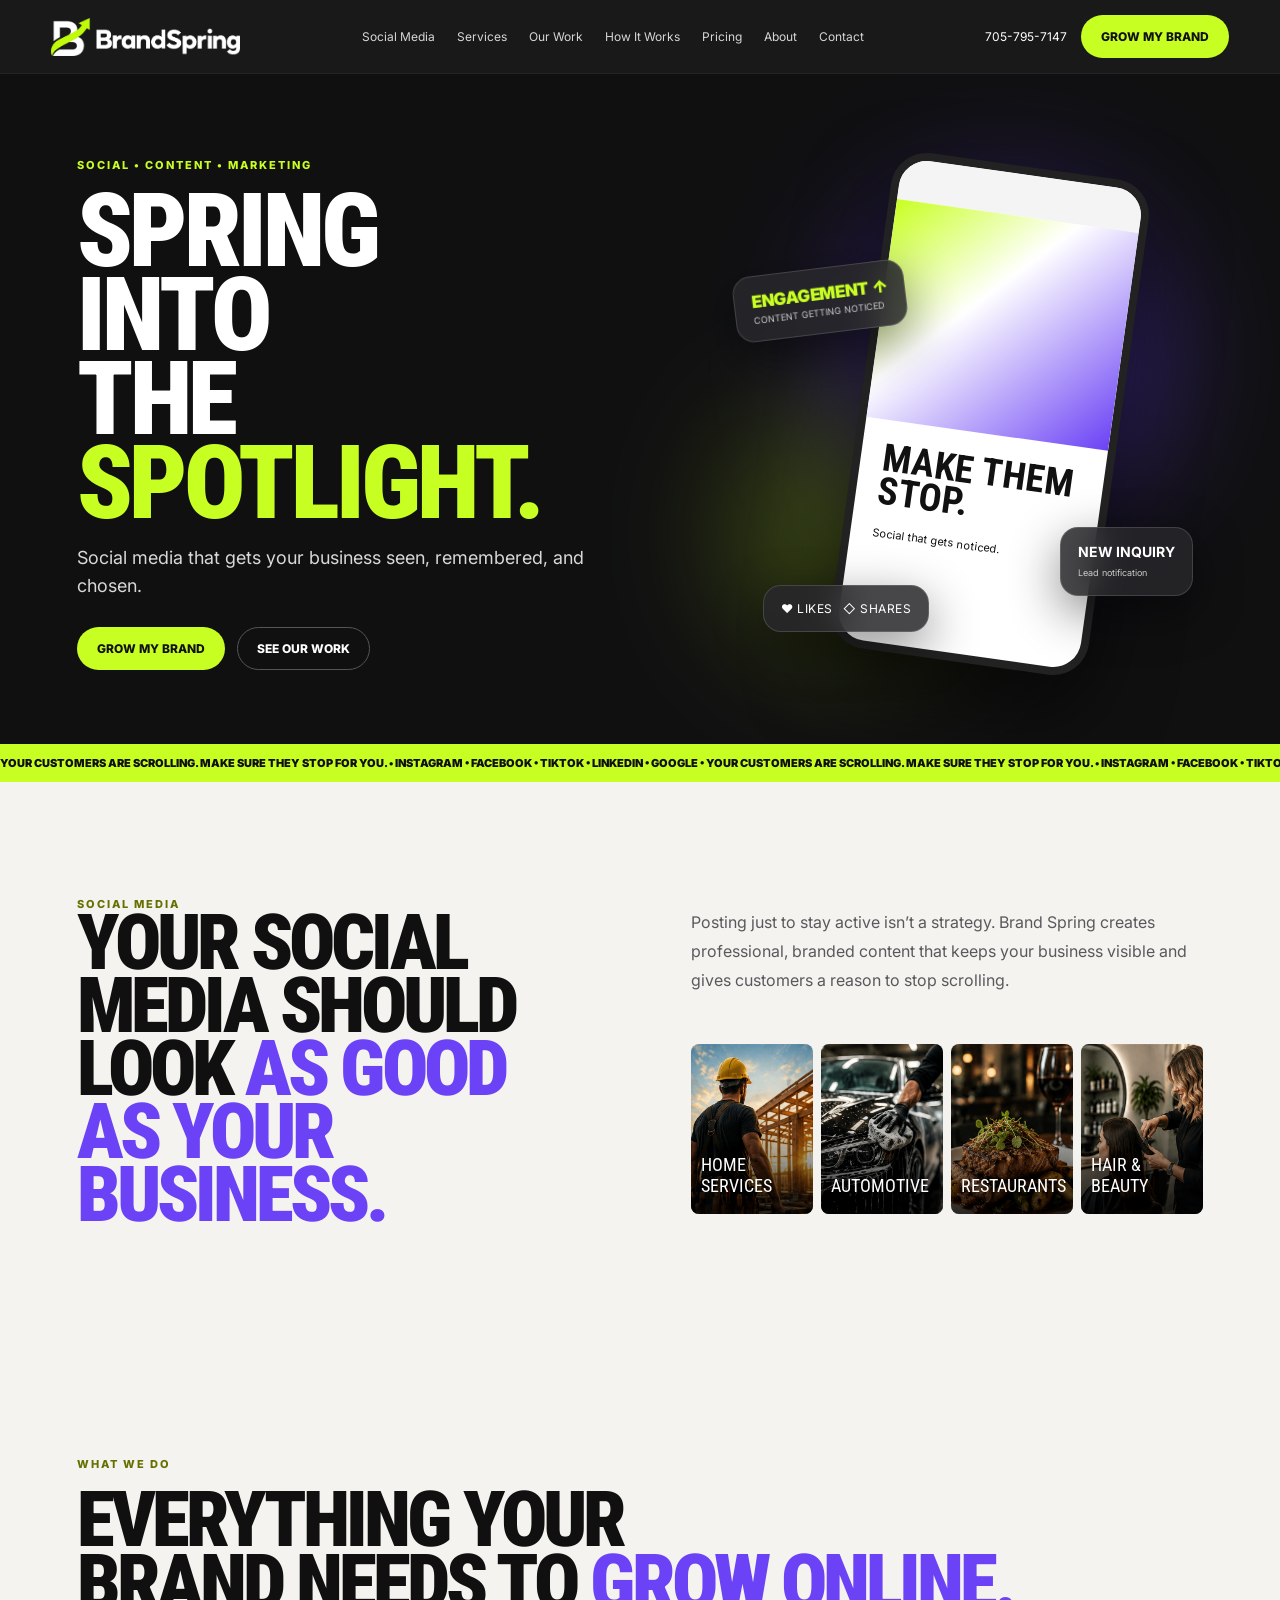
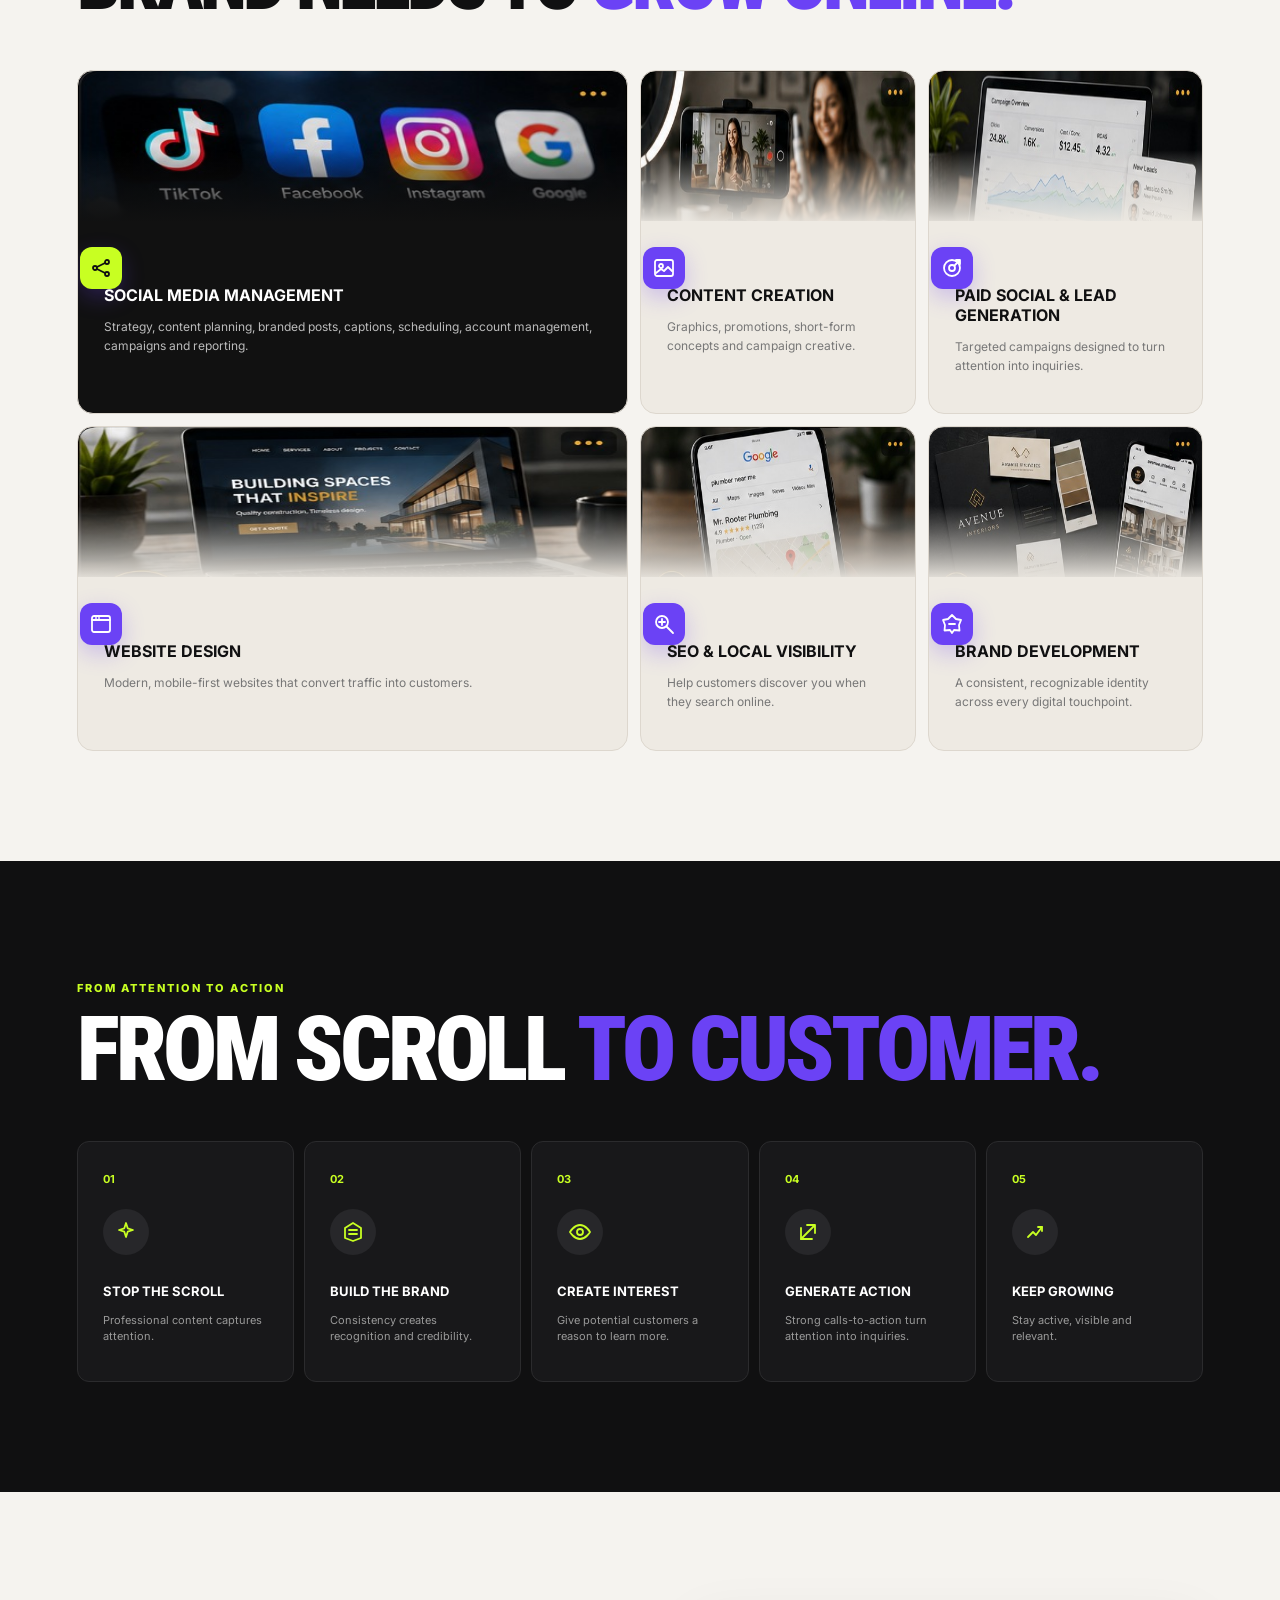
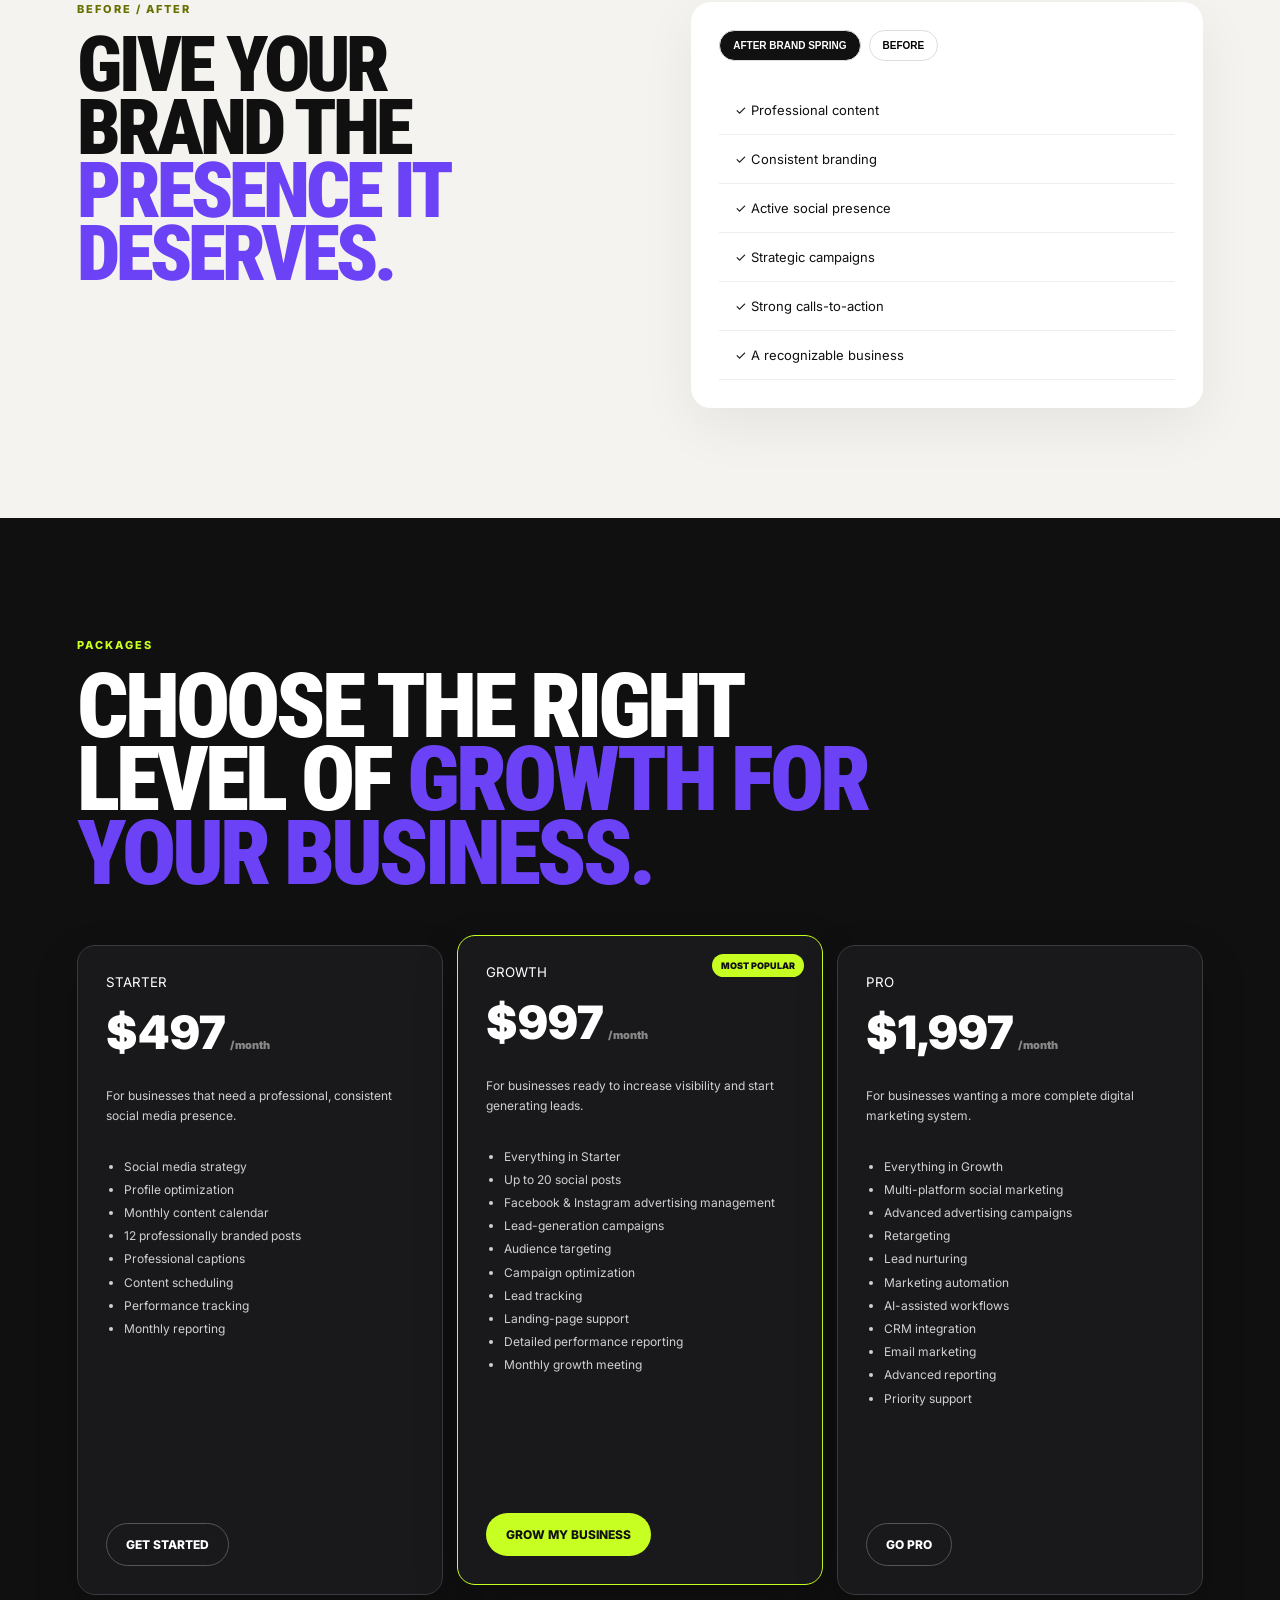
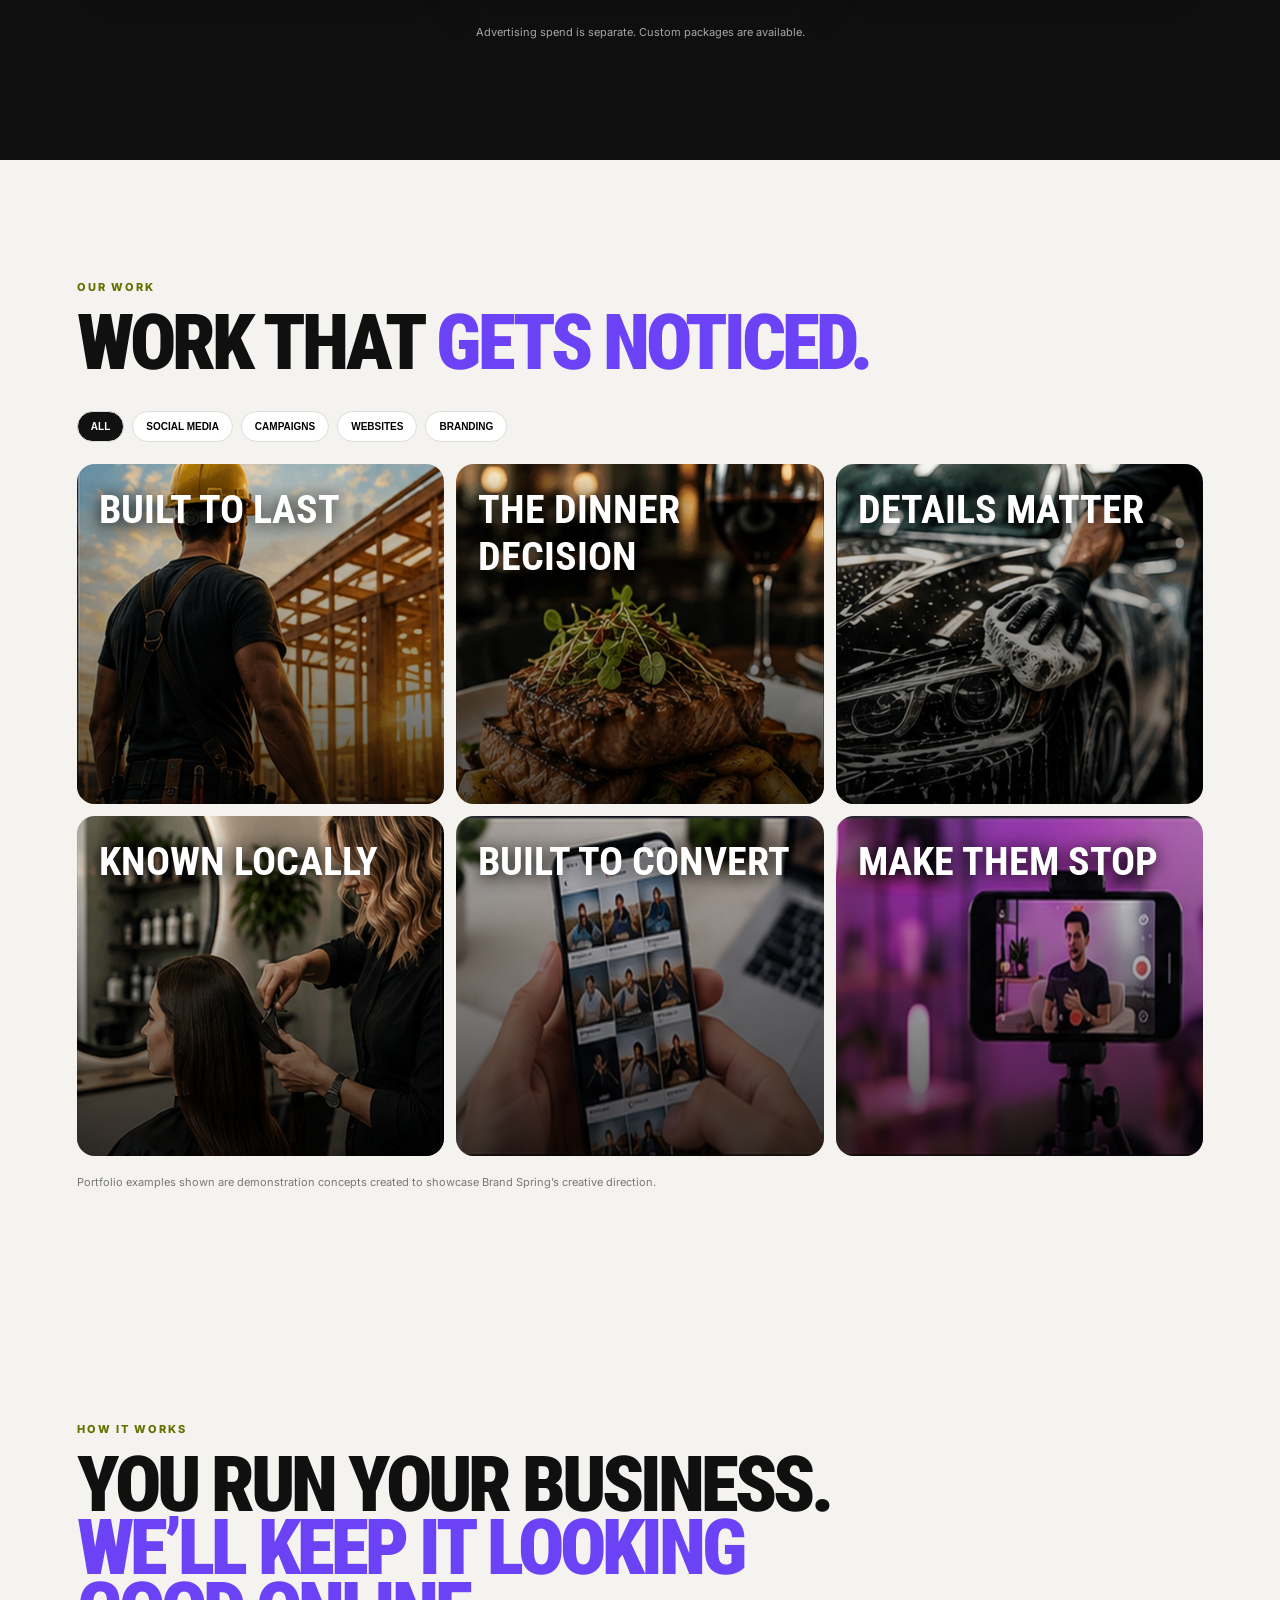
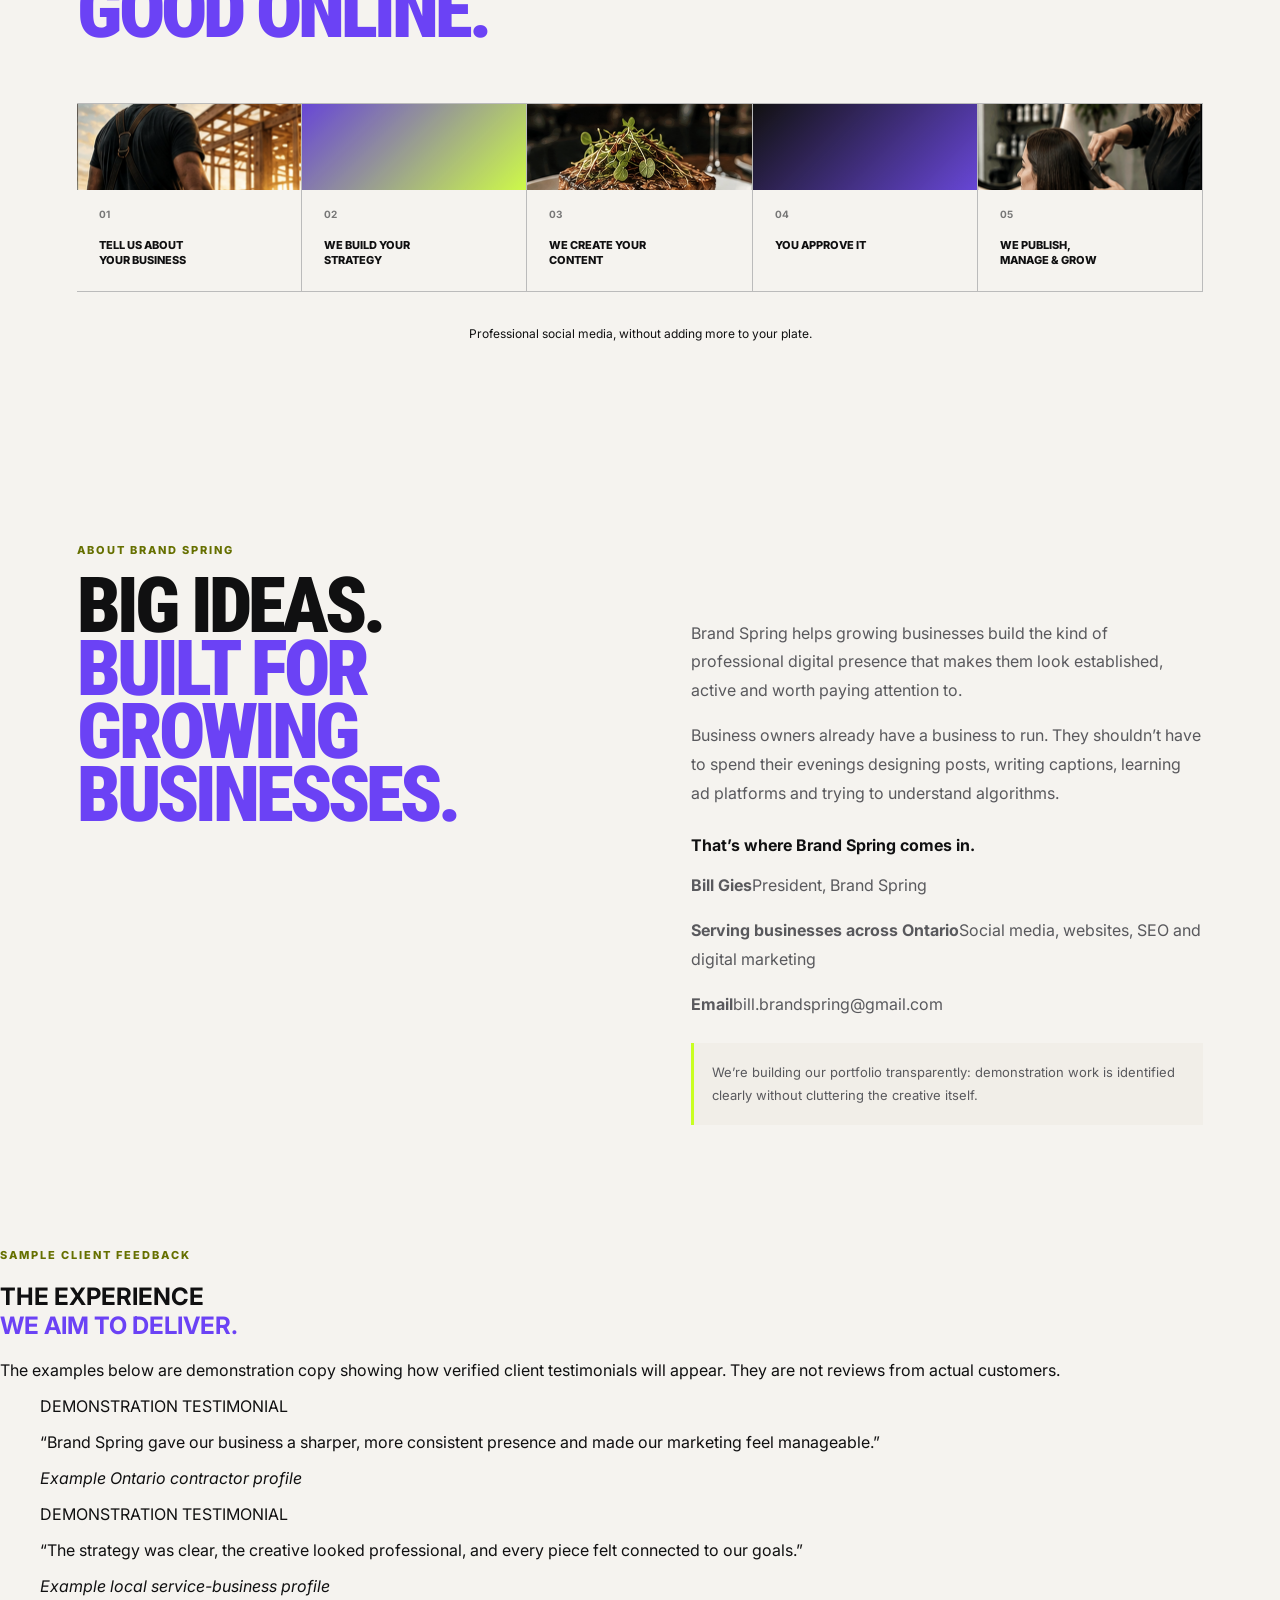
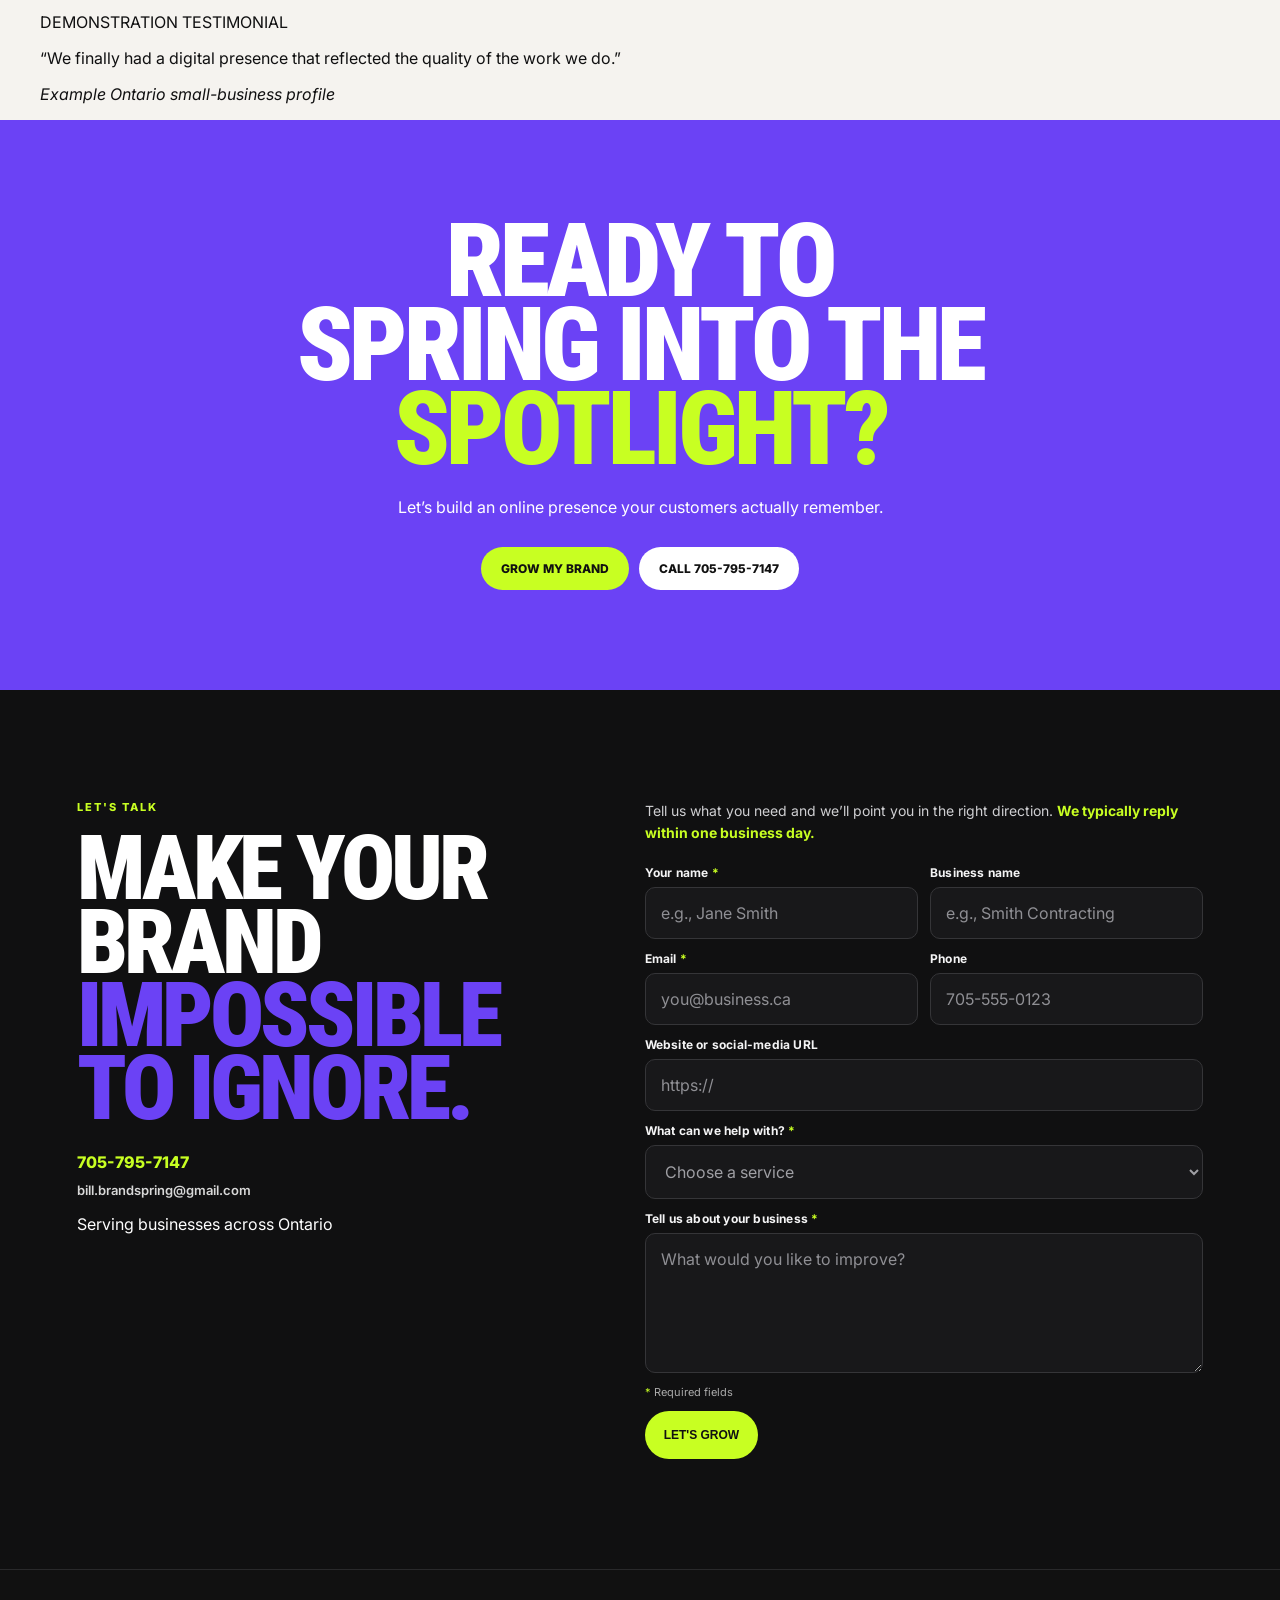
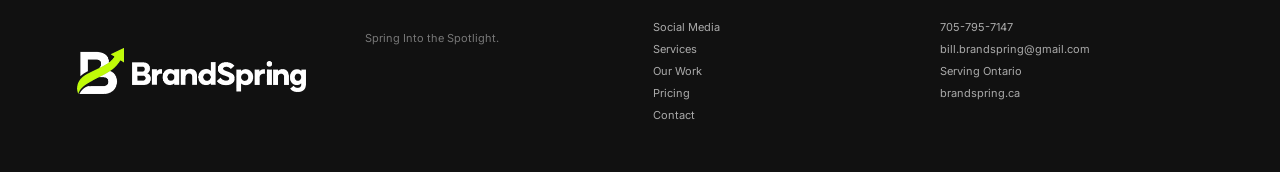
==== index.html @ c996b3cf "Add owner details and transparent sample testimonials" ====
<!doctype html>
<html lang="en">
<head>
  <meta charset="utf-8" />
  <meta name="viewport" content="width=device-width,initial-scale=1" />
  <title>Social Media Management Ontario | Brand Spring</title>
  <meta name="description" content="Brand Spring helps Ontario businesses grow with professional social media management, content creation, paid advertising, websites, SEO and branding." />
  <meta name="robots" content="index,follow,max-image-preview:large" />
  <link rel="canonical" href="https://www.brandspring.ca/" />
  <meta name="theme-color" content="#101011" />
  <meta property="og:type" content="website" />
  <meta property="og:site_name" content="Brand Spring" />
  <meta property="og:locale" content="en_CA" />
  <meta property="og:title" content="Brand Spring — Spring Into the Spotlight" />
  <meta property="og:description" content="Social media that gets your business seen, remembered, and chosen." />
  <meta property="og:url" content="https://www.brandspring.ca/" />
  <meta property="og:image" content="https://www.brandspring.ca/images/brandspring-logo-dark.png" />
  <meta property="og:image:width" content="1814" />
  <meta property="og:image:height" content="365" />
  <meta property="og:image:alt" content="BrandSpring — Spring Into the Spotlight" />
  <meta name="twitter:card" content="summary_large_image" />
  <meta name="twitter:title" content="Brand Spring — Spring Into the Spotlight" />
  <meta name="twitter:description" content="Social media that gets your business seen, remembered, and chosen." />
  <meta name="twitter:image" content="https://www.brandspring.ca/images/brandspring-logo-dark.png" />
  <link rel="icon" href="favicon.svg" type="image/svg+xml" />
  <script type="application/ld+json">{
    "@context":"https://schema.org",
    "@type":"ProfessionalService",
    "@id":"https://www.brandspring.ca/#business",
    "name":"Brand Spring",
    "url":"https://www.brandspring.ca/",
    "logo":"https://www.brandspring.ca/images/brandspring-logo-dark.png",
    "telephone":"+1-705-795-7147",
    "email":"bill.brandspring@gmail.com",
    "description":"Social media management and digital marketing for growing Ontario businesses.",
    "areaServed":{"@type":"AdministrativeArea","name":"Ontario, Canada"},
    "founder":{"@type":"Person","name":"Bill Gies","jobTitle":"President"},
    "hasOfferCatalog":{"@type":"OfferCatalog","name":"Digital Marketing Services","itemListElement":[
      {"@type":"Offer","itemOffered":{"@type":"Service","name":"Social Media Management"}},
      {"@type":"Offer","itemOffered":{"@type":"Service","name":"Content Creation"}},
      {"@type":"Offer","itemOffered":{"@type":"Service","name":"Paid Social Advertising"}},
      {"@type":"Offer","itemOffered":{"@type":"Service","name":"Website Design"}},
      {"@type":"Offer","itemOffered":{"@type":"Service","name":"SEO and Local Visibility"}},
      {"@type":"Offer","itemOffered":{"@type":"Service","name":"Brand Development"}}
    ]}
  }</script>
  <link rel="preconnect" href="https://fonts.googleapis.com">
  <link rel="preconnect" href="https://fonts.gstatic.com" crossorigin>
  <link href="https://fonts.googleapis.com/css2?family=Inter:wght@400;500;600;700;800;900&family=Roboto+Condensed:wght@700;900&display=swap" rel="stylesheet">
  <link rel="stylesheet" href="styles.css?v=14" />
</head>
<body>
  <header class="site-header">
    <a class="brand logo-link" href="#top" aria-label="BrandSpring home"><img class="brand-logo header-logo" src="images/brandspring-logo-dark.png" alt="BrandSpring" width="189" height="38" style="display:block;width:189px;max-width:100%;height:38px;object-fit:contain"></a>
    <nav class="desktop-nav">
      <a href="#social">Social Media</a><a href="#services">Services</a><a href="#work">Our Work</a><a href="#process">How It Works</a><a href="#pricing">Pricing</a><a href="#about">About</a><a href="#contact">Contact</a>
    </nav>
    <div class="header-actions"><a class="phone" href="tel:17057957147">705-795-7147</a><a class="pill lime" href="#contact">GROW MY BRAND</a></div>
    <button class="menu-btn" aria-label="Open menu">☰</button>
  </header>

  <main id="top">
    <section class="hero dark-section">
      <div class="hero-copy reveal">
        <div class="eyebrow">SOCIAL • CONTENT • MARKETING</div>
        <h1>SPRING<br>INTO<br>THE <span>SPOTLIGHT.</span></h1>
        <p>Social media that gets your business seen, remembered, and chosen.</p>
        <div class="hero-buttons"><a class="pill lime" href="#contact">GROW MY BRAND</a><a class="pill outline" href="#work">SEE OUR WORK</a></div>
      </div>
      <div class="hero-art reveal delay-1">
        <div class="glow g1"></div><div class="glow g2"></div>
        <div class="phone-mock">
          <div class="phone-top"></div>
          <div class="post-gradient"></div>
          <div class="post-lines"><b>MAKE THEM<br>STOP.</b><span>Social that gets noticed.</span></div>
        </div>
        <div class="float-card card-a"><span>ENGAGEMENT ↑</span><small>CONTENT GETTING NOTICED</small></div>
        <div class="float-card card-b"><b>NEW INQUIRY</b><small>Lead notification</small></div>
        <div class="float-card card-c">♥ LIKES &nbsp; ◇ SHARES</div>
      </div>
    </section>

    <section class="ticker" aria-label="social platforms"><div class="ticker-track">YOUR CUSTOMERS ARE SCROLLING. MAKE SURE THEY STOP FOR YOU. • INSTAGRAM • FACEBOOK • TIKTOK • LINKEDIN • GOOGLE • YOUR CUSTOMERS ARE SCROLLING. MAKE SURE THEY STOP FOR YOU. • INSTAGRAM • FACEBOOK • TIKTOK • LINKEDIN • GOOGLE •</div></section>

    <section id="social" class="split white-section">
      <div class="section-title reveal"><span class="eyebrow dark">SOCIAL MEDIA</span><h2>YOUR SOCIAL<br>MEDIA SHOULD<br>LOOK <em>AS GOOD<br>AS YOUR<br>BUSINESS.</em></h2></div>
      <div class="section-copy reveal delay-1"><p>Posting just to stay active isn’t a strategy. Brand Spring creates professional, branded content that keeps your business visible and gives customers a reason to stop scrolling.</p>
        <div class="social-grid">
          <div class="social-tile photo built"><span>HOME SERVICES</span></div><div class="social-tile photo detail"><span>AUTOMOTIVE</span></div><div class="social-tile photo plated"><span>RESTAURANTS</span></div><div class="social-tile photo local"><span>HAIR &amp; BEAUTY</span></div>
        </div>
      </div>
    </section>

    <section id="services" class="services white-section">
      <div class="eyebrow dark">WHAT WE DO</div><h2 class="reveal">EVERYTHING YOUR<br>BRAND NEEDS TO <em>GROW ONLINE.</em></h2>
      <div class="service-grid">
        <article class="service-card featured reveal service-social"><i class="service-icon"><svg viewBox="0 0 24 24" aria-hidden="true"><circle cx="6" cy="12" r="2"/><circle cx="18" cy="6" r="2"/><circle cx="18" cy="18" r="2"/><path d="M8 11l8-4M8 13l8 4"/></svg></i><h3>SOCIAL MEDIA MANAGEMENT</h3><p>Strategy, content planning, branded posts, captions, scheduling, account management, campaigns and reporting.</p></article>
        <article class="service-card reveal service-content"><i class="service-icon"><svg viewBox="0 0 24 24" aria-hidden="true"><rect x="3" y="4" width="18" height="16" rx="2"/><circle cx="9" cy="10" r="2"/><path d="M4 17l5-4 3 2 4-4 4 4"/></svg></i><h3>CONTENT CREATION</h3><p>Graphics, promotions, short-form concepts and campaign creative.</p></article>
        <article class="service-card reveal service-leads"><i class="service-icon"><svg viewBox="0 0 24 24" aria-hidden="true"><circle cx="12" cy="12" r="8"/><circle cx="12" cy="12" r="3"/><path d="M15 9l5-5M16 4h4v4"/></svg></i><h3>PAID SOCIAL & LEAD GENERATION</h3><p>Targeted campaigns designed to turn attention into inquiries.</p></article>
        <article class="service-card reveal service-website"><i class="service-icon"><svg viewBox="0 0 24 24" aria-hidden="true"><rect x="3" y="4" width="18" height="16" rx="2"/><path d="M3 8h18M7 6h.01M10 6h.01"/></svg></i><h3>WEBSITE DESIGN</h3><p>Modern, mobile-first websites that convert traffic into customers.</p></article>
        <article class="service-card reveal service-seo"><i class="service-icon"><svg viewBox="0 0 24 24" aria-hidden="true"><circle cx="10" cy="10" r="6"/><path d="M14.5 14.5L21 21M10 7v6M7 10h6"/></svg></i><h3>SEO & LOCAL VISIBILITY</h3><p>Help customers discover you when they search online.</p></article>
        <article class="service-card reveal service-brand"><i class="service-icon"><svg viewBox="0 0 24 24" aria-hidden="true"><path d="M12 3l4 4 5 1-2 5 .5 5.5L14 18l-2 3-2-3-5.5.5L5 13 3 8l5-1 4-4z"/><path d="M9 12h6"/></svg></i><h3>BRAND DEVELOPMENT</h3><p>A consistent, recognizable identity across every digital touchpoint.</p></article>
      </div>
    </section>

    <section id="process" class="process dark-section">
      <div class="eyebrow">FROM ATTENTION TO ACTION</div><h2 class="reveal">FROM SCROLL <em>TO CUSTOMER.</em></h2>
      <div class="steps">
        <article><b>01</b><i class="step-icon"><svg viewBox="0 0 24 24"><path d="M12 3l1.7 5.3L19 10l-5.3 1.7L12 17l-1.7-5.3L5 10l5.3-1.7L12 3z"/></svg></i><h3>STOP THE SCROLL</h3><p>Professional content captures attention.</p></article>
        <article><b>02</b><i class="step-icon"><svg viewBox="0 0 24 24"><path d="M4 18V8l8-5 8 5v10l-8 3-8-3z"/><path d="M8 10h8M8 14h8"/></svg></i><h3>BUILD THE BRAND</h3><p>Consistency creates recognition and credibility.</p></article>
        <article><b>03</b><i class="step-icon"><svg viewBox="0 0 24 24"><circle cx="12" cy="12" r="3"/><path d="M2 12s4-7 10-7 10 7 10 7-4 7-10 7S2 12 2 12z"/></svg></i><h3>CREATE INTEREST</h3><p>Give potential customers a reason to learn more.</p></article>
        <article><b>04</b><i class="step-icon"><svg viewBox="0 0 24 24"><path d="M5 19L19 5M11 5h8v8"/><path d="M5 8v11h11"/></svg></i><h3>GENERATE ACTION</h3><p>Strong calls-to-action turn attention into inquiries.</p></article>
        <article><b>05</b><i class="step-icon"><svg viewBox="0 0 24 24"><path d="M5 17l5-5 3 3 6-8"/><path d="M15 7h4v4"/></svg></i><h3>KEEP GROWING</h3><p>Stay active, visible and relevant.</p></article>
      </div>
    </section>

    <section class="presence white-section">
      <div class="section-title reveal"><div class="eyebrow dark">BEFORE / AFTER</div><h2>GIVE YOUR<br>BRAND THE<br><em>PRESENCE IT<br>DESERVES.</em></h2></div>
      <div class="compare reveal delay-1">
        <div class="compare-switch"><button class="active" data-state="after">AFTER BRAND SPRING</button><button data-state="before">BEFORE</button></div>
        <ul id="compareList"><li>✓ Professional content</li><li>✓ Consistent branding</li><li>✓ Active social presence</li><li>✓ Strategic campaigns</li><li>✓ Strong calls-to-action</li><li>✓ A recognizable business</li></ul>
      </div>
    </section>

    <section id="pricing" class="pricing dark-section">
      <div class="eyebrow">PACKAGES</div><h2 class="reveal">CHOOSE THE RIGHT<br>LEVEL OF <em>GROWTH FOR<br>YOUR BUSINESS.</em></h2>
      <div class="price-grid">
        <article class="price-card"><small>STARTER</small><div class="price">$497<span>/month</span></div><p>For businesses that need a professional, consistent social media presence.</p><ul><li>Social media strategy</li><li>Profile optimization</li><li>Monthly content calendar</li><li>12 professionally branded posts</li><li>Professional captions</li><li>Content scheduling</li><li>Performance tracking</li><li>Monthly reporting</li></ul><a class="pill outline" href="#contact">GET STARTED</a></article>
        <article class="price-card popular"><div class="badge">MOST POPULAR</div><small>GROWTH</small><div class="price">$997<span>/month</span></div><p>For businesses ready to increase visibility and start generating leads.</p><ul><li>Everything in Starter</li><li>Up to 20 social posts</li><li>Facebook &amp; Instagram advertising management</li><li>Lead-generation campaigns</li><li>Audience targeting</li><li>Campaign optimization</li><li>Lead tracking</li><li>Landing-page support</li><li>Detailed performance reporting</li><li>Monthly growth meeting</li></ul><a class="pill lime" href="#contact">GROW MY BUSINESS</a></article>
        <article class="price-card"><small>PRO</small><div class="price">$1,997<span>/month</span></div><p>For businesses wanting a more complete digital marketing system.</p><ul><li>Everything in Growth</li><li>Multi-platform social marketing</li><li>Advanced advertising campaigns</li><li>Retargeting</li><li>Lead nurturing</li><li>Marketing automation</li><li>AI-assisted workflows</li><li>CRM integration</li><li>Email marketing</li><li>Advanced reporting</li><li>Priority support</li></ul><a class="pill outline" href="#contact">GO PRO</a></article>
      </div><p class="fineprint">Advertising spend is separate. Custom packages are available.</p>
    </section>

    <section id="work" class="work white-section">
      <div class="eyebrow dark">OUR WORK</div><h2 class="reveal">WORK THAT <em>GETS NOTICED.</em></h2>
      <div class="filter"><button class="active">ALL</button><button>SOCIAL MEDIA</button><button>CAMPAIGNS</button><button>WEBSITES</button><button>BRANDING</button></div>
      <div class="work-grid">
        <article class="project project-1" data-category="SOCIAL MEDIA"><h3>BUILT TO LAST</h3></article>
        <article class="project project-2" data-category="CAMPAIGNS"><h3>THE DINNER DECISION</h3></article>
        <article class="project project-3" data-category="SOCIAL MEDIA"><h3>DETAILS MATTER</h3></article>
        <article class="project project-4" data-category="BRANDING"><h3>KNOWN LOCALLY</h3></article>
        <article class="project project-5" data-category="WEBSITES"><h3>BUILT TO CONVERT</h3></article>
        <article class="project project-6" data-category="CAMPAIGNS"><h3>MAKE THEM STOP</h3></article>
      </div>
      <p class="work-note">Portfolio examples shown are demonstration concepts created to showcase Brand Spring’s creative direction.</p>
    </section>

    <section class="how white-section">
      <div class="eyebrow dark">HOW IT WORKS</div><h2 class="reveal">YOU RUN YOUR BUSINESS.<br><em>WE’LL KEEP IT LOOKING<br>GOOD ONLINE.</em></h2>
      <div class="how-row"><div><b>01</b><span>TELL US ABOUT<br>YOUR BUSINESS</span></div><div><b>02</b><span>WE BUILD YOUR<br>STRATEGY</span></div><div><b>03</b><span>WE CREATE YOUR<br>CONTENT</span></div><div><b>04</b><span>YOU APPROVE IT</span></div><div><b>05</b><span>WE PUBLISH,<br>MANAGE & GROW</span></div></div>
      <p class="how-note">Professional social media, without adding more to your plate.</p>
    </section>

    <section id="about" class="about white-section">
      <div class="section-title reveal"><div class="eyebrow dark">ABOUT BRAND SPRING</div><h2>BIG IDEAS.<br><em>BUILT FOR<br>GROWING<br>BUSINESSES.</em></h2></div>
      <div class="about-copy reveal delay-1"><p>Brand Spring helps growing businesses build the kind of professional digital presence that makes them look established, active and worth paying attention to.</p><p>Business owners already have a business to run. They shouldn’t have to spend their evenings designing posts, writing captions, learning ad platforms and trying to understand algorithms.</p><strong>That’s where Brand Spring comes in.</strong><div class="business-details" aria-label="Brand Spring business details"><p><b>Bill Gies</b><span>President, Brand Spring</span></p><p><b>Serving businesses across Ontario</b><span>Social media, websites, SEO and digital marketing</span></p><p><b>Email</b><a href="mailto:bill.brandspring@gmail.com">bill.brandspring@gmail.com</a></p></div><p class="trust-note">We’re building our portfolio transparently: demonstration work is identified clearly without cluttering the creative itself.</p></div>
    </section>

    <section class="testimonials white-section" aria-labelledby="testimonialHeading">
      <div class="eyebrow dark">SAMPLE CLIENT FEEDBACK</div>
      <h2 id="testimonialHeading">THE EXPERIENCE<br><em>WE AIM TO DELIVER.</em></h2>
      <p class="testimonial-disclosure">The examples below are demonstration copy showing how verified client testimonials will appear. They are not reviews from actual customers.</p>
      <div class="testimonial-grid">
        <blockquote><span>DEMONSTRATION TESTIMONIAL</span><p>“Brand Spring gave our business a sharper, more consistent presence and made our marketing feel manageable.”</p><cite>Example Ontario contractor profile</cite></blockquote>
        <blockquote><span>DEMONSTRATION TESTIMONIAL</span><p>“The strategy was clear, the creative looked professional, and every piece felt connected to our goals.”</p><cite>Example local service-business profile</cite></blockquote>
        <blockquote><span>DEMONSTRATION TESTIMONIAL</span><p>“We finally had a digital presence that reflected the quality of the work we do.”</p><cite>Example Ontario small-business profile</cite></blockquote>
      </div>
    </section>

    <section class="cta-band">
      <h2>READY TO<br>SPRING INTO THE<br><span>SPOTLIGHT?</span></h2>
      <p>Let’s build an online presence your customers actually remember.</p>
      <div><a class="pill lime" href="#contact">GROW MY BRAND</a><a class="pill light" href="tel:17057957147">CALL 705-795-7147</a></div>
    </section>

    <section id="contact" class="contact dark-section">
      <div class="contact-copy"><div class="eyebrow">LET'S TALK</div><h2>MAKE YOUR<br>BRAND <em>IMPOSSIBLE<br>TO IGNORE.</em></h2><a href="tel:17057957147">705-795-7147</a><a class="contact-email" href="mailto:bill.brandspring@gmail.com">bill.brandspring@gmail.com</a><p class="service-area">Serving businesses across Ontario</p></div>
      <form action="contact.php" method="post" class="contact-form" aria-describedby="contactHelp">
        <p class="form-intro" id="contactHelp">Tell us what you need and we’ll point you in the right direction. <strong>We typically reply within one business day.</strong></p>
        <div class="two">
          <div class="field-group"><label for="contactName">Your name <span aria-hidden="true">*</span></label><input id="contactName" name="name" autocomplete="name" placeholder="e.g., Jane Smith" required></div>
          <div class="field-group"><label for="contactBusiness">Business name</label><input id="contactBusiness" name="business" autocomplete="organization" placeholder="e.g., Smith Contracting"></div>
        </div>
        <div class="two">
          <div class="field-group"><label for="contactEmail">Email <span aria-hidden="true">*</span></label><input id="contactEmail" type="email" name="email" autocomplete="email" inputmode="email" placeholder="you@business.ca" required></div>
          <div class="field-group"><label for="contactPhone">Phone</label><input id="contactPhone" type="tel" name="phone" autocomplete="tel" inputmode="tel" placeholder="705-555-0123"></div>
        </div>
        <div class="field-group"><label for="contactWebsite">Website or social-media URL</label><input id="contactWebsite" type="url" name="website" autocomplete="url" inputmode="url" placeholder="https://"></div>
        <div class="field-group"><label for="contactService">What can we help with? <span aria-hidden="true">*</span></label><select id="contactService" name="service" required><option value="" selected disabled>Choose a service</option><option>Social Media Management</option><option>Content Creation</option><option>Paid Social Advertising</option><option>Website Design</option><option>SEO</option><option>Branding</option><option>Full Digital Marketing</option><option>Not Sure Yet</option></select></div>
        <div class="field-group"><label for="contactMessage">Tell us about your business <span aria-hidden="true">*</span></label><textarea id="contactMessage" name="message" rows="5" placeholder="What would you like to improve?" required maxlength="5000"></textarea></div>
        <div class="hp-wrap" aria-hidden="true"><label for="companyWebsiteConfirm">Leave this field empty</label><input id="companyWebsiteConfirm" class="hp-field" type="text" name="company_website_confirm" tabindex="-1" autocomplete="off"></div>
        <p class="required-note"><span aria-hidden="true">*</span> Required fields</p>
        <button class="pill lime" type="submit">LET'S GROW</button>
      </form>
    </section>
  </main>

  <footer><a class="brand logo-link" href="#top" aria-label="BrandSpring home"><img class="brand-logo footer-logo" src="images/brandspring-logo-dark.png" alt="BrandSpring" width="229" height="46" style="display:block;width:229px;max-width:100%;height:46px;object-fit:contain" loading="lazy"></a><p>Spring Into the Spotlight.</p><div><a href="#social">Social Media</a><a href="#services">Services</a><a href="#work">Our Work</a><a href="#pricing">Pricing</a><a href="#contact">Contact</a></div><div><a href="tel:17057957147">705-795-7147</a><a href="mailto:bill.brandspring@gmail.com">bill.brandspring@gmail.com</a><span>Serving Ontario</span><span>brandspring.ca</span></div></footer>
  <script src="script.js?v=7"></script>
</body>
</html>
---- styles.css ----
:root{--ink:#101011;--paper:#f5f3ef;--lime:#c8ff22;--violet:#6b42f5;--coral:#ff6453;--blue:#3975ff;--muted:#aaa;--line:#2b2b2d}
*{box-sizing:border-box}html{scroll-behavior:smooth}body{margin:0;font-family:Inter,Arial,sans-serif;background:var(--paper);color:var(--ink)}a{color:inherit;text-decoration:none}.site-header{height:74px;display:flex;align-items:center;gap:28px;padding:0 4vw;position:sticky;top:0;background:rgba(16,16,17,.96);color:white;z-index:50;border-bottom:1px solid #242426}.brand{font-weight:900;font-size:16px;letter-spacing:-.8px}.brand span{color:var(--lime)}.desktop-nav{display:flex;gap:22px;margin:auto;font-size:12px}.desktop-nav a{opacity:.82}.desktop-nav a:hover{opacity:1}.header-actions{display:flex;align-items:center;gap:14px}.phone{font-size:12px}.pill{display:inline-flex;align-items:center;justify-content:center;padding:13px 19px;border-radius:999px;font-weight:800;font-size:12px;border:1px solid transparent;transition:.25s}.pill:hover{transform:translateY(-2px)}.lime{background:var(--lime);color:#111}.outline{border-color:#555;color:white}.light{background:white;color:#111}.menu-btn{display:none;margin-left:auto;background:none;border:0;color:white;font-size:22px}.dark-section{background:var(--ink);color:white}.white-section{background:var(--paper)}.hero{min-height:670px;display:grid;grid-template-columns:1.1fr .9fr;gap:40px;align-items:center;padding:80px 6vw 70px;overflow:hidden}.eyebrow{font-size:11px;letter-spacing:2px;font-weight:800;color:var(--lime);margin-bottom:18px}.eyebrow.dark{color:#667000}.hero h1,.section-title h2,.services h2,.process h2,.pricing h2,.work h2,.how h2,.about h2,.contact h2,.cta-band h2{font-family:"Roboto Condensed",Inter,sans-serif;font-weight:900;letter-spacing:-4px;line-height:.82;margin:0;text-transform:uppercase}.hero h1{font-size:clamp(68px,8vw,128px)}.hero h1 span{color:var(--lime)}.hero-copy p{font-size:18px;max-width:520px;color:#d8d8d8;line-height:1.6}.hero-buttons{display:flex;gap:12px;margin-top:26px}.hero-art{position:relative;min-height:520px}.glow{position:absolute;border-radius:50%;filter:blur(70px);opacity:.55}.g1{width:300px;height:300px;background:var(--violet);right:10%;top:10%}.g2{width:230px;height:230px;background:var(--lime);left:5%;bottom:5%;opacity:.28}.phone-mock{position:absolute;width:260px;height:500px;background:white;border:8px solid #222;border-radius:36px;right:17%;top:2%;transform:rotate(8deg);box-shadow:0 35px 80px #0009;overflow:hidden}.phone-top{height:42px;background:#f4f4f4}.post-gradient{height:220px;background:linear-gradient(135deg,var(--lime),#fff 40%,var(--violet))}.post-lines{padding:22px;color:#111}.post-lines b{font-family:"Roboto Condensed";font-size:38px;line-height:.85}.post-lines span{display:block;font-size:11px;margin-top:18px}.float-card{position:absolute;border-radius:18px;padding:15px 17px;backdrop-filter:blur(18px);background:#27272bd9;border:1px solid #ffffff24;box-shadow:0 16px 50px #0007}.card-a{left:4%;top:22%;transform:rotate(-7deg)}.card-a span{display:block;color:var(--lime);font-size:26px;font-weight:900}.card-a small,.card-b small{font-size:9px;color:#ccc}.card-b{right:2%;bottom:15%}.card-b b{display:block;font-size:14px}.card-c{left:10%;bottom:8%;font-size:12px}.ticker{height:38px;background:var(--lime);overflow:hidden;display:flex;align-items:center;white-space:nowrap;font-size:11px;font-weight:900}.ticker-track{animation:ticker 23s linear infinite}@keyframes ticker{from{transform:translateX(0)}to{transform:translateX(-50%)}}.split,.presence,.about{padding:110px 6vw;display:grid;grid-template-columns:1fr 1fr;gap:8vw;align-items:start}.section-title h2,.services h2,.work h2,.how h2,.about h2{font-size:clamp(52px,6vw,92px)}em{font-style:normal;color:var(--violet)}.section-copy p,.about-copy p{font-size:16px;line-height:1.8;color:#59595d}.social-grid{display:grid;grid-template-columns:repeat(4,1fr);margin-top:50px;gap:8px}.social-tile{aspect-ratio:.72;border-radius:8px;padding:18px 10px;color:white;font-family:"Roboto Condensed";font-size:18px;display:flex;align-items:flex-end}.blue{background:var(--blue)}.black{background:#111}.coral{background:var(--coral)}.purple{background:var(--violet)}.services{padding:110px 6vw}.service-grid{display:grid;grid-template-columns:2fr 1fr 1fr;gap:12px;margin-top:55px}.service-card{min-height:210px;border:1px solid #ddd7ce;border-radius:16px;padding:26px;background:#eeeae3;transition:.25s}.service-card:hover{transform:translateY(-5px);box-shadow:0 16px 45px #0001}.service-card.featured{background:#111;color:white}.service-card span{font-size:10px;color:#888}.service-card h3{font-size:16px;margin:45px 0 12px}.service-card p{font-size:12px;line-height:1.6;color:#777}.featured p{color:#bbb}.process,.pricing,.contact{padding:110px 6vw}.process h2,.pricing h2{font-size:clamp(58px,7vw,100px)}.steps{display:grid;grid-template-columns:repeat(5,1fr);gap:10px;margin-top:55px}.steps article{border:1px solid var(--line);border-radius:12px;padding:25px;min-height:210px;background:#18181a}.steps b{color:var(--lime);font-size:11px}.steps h3{margin-top:70px;font-size:13px}.steps p{color:#999;font-size:11px;line-height:1.5}.compare{background:#fff;border-radius:20px;padding:28px;box-shadow:0 18px 55px #00000010}.compare-switch{display:flex;gap:8px;margin-bottom:25px}.compare-switch button,.filter button{border:1px solid #ddd;background:white;border-radius:999px;padding:9px 13px;font-size:10px;font-weight:800}.compare-switch .active,.filter .active{background:#111;color:white}.compare ul{list-style:none;padding:0;margin:0}.compare li{padding:16px;border-bottom:1px solid #eee;font-size:13px}.price-grid{display:grid;grid-template-columns:repeat(3,1fr);gap:14px;margin-top:55px}.price-card{position:relative;background:#1b1b1d;border:1px solid #303034;border-radius:18px;padding:28px;min-height:500px}.price-card.popular{border-color:var(--lime);transform:translateY(-10px)}.badge{position:absolute;right:18px;top:18px;background:var(--lime);color:#111;border-radius:999px;padding:6px 9px;font-size:9px;font-weight:900}.price{font-size:46px;font-weight:900;margin:14px 0}.price span{font-size:11px;color:#888;margin-left:4px}.price-card p,.price-card li{color:#aaa;font-size:12px;line-height:1.6}.price-card ul{padding-left:18px;min-height:190px}.fineprint{text-align:center;color:#777;font-size:11px;margin-top:30px}.work{padding:110px 6vw}.filter{display:flex;gap:8px;margin:36px 0 22px}.work-grid{display:grid;grid-template-columns:1.35fr .8fr .8fr;gap:12px}.project{height:370px;border-radius:18px;overflow:hidden;padding:22px;display:flex;flex-direction:column;justify-content:space-between;color:white;background-size:cover;background-position:center;transition:.3s}.project:hover{transform:scale(.99)}.project span{font-size:9px;letter-spacing:1px}.project h3{font-family:"Roboto Condensed";font-size:40px;margin:0}.project-1{background:linear-gradient(150deg,#3b79ff,#081737)}.project-2{background:linear-gradient(150deg,#090909,#5a3020)}.project-3{background:linear-gradient(150deg,#141414,#5f5f5f)}.how{padding:110px 6vw 80px}.how-row{display:grid;grid-template-columns:repeat(5,1fr);margin-top:60px;border-top:1px solid #bbb;border-bottom:1px solid #bbb}.how-row div{padding:22px;border-right:1px solid #bbb;min-height:130px}.how-row b{display:block;color:#777;font-size:10px}.how-row span{display:block;margin-top:42px;font-weight:800;font-size:11px;line-height:1.4}.how-note{text-align:center;margin-top:34px;font-size:12px}.about-copy{padding-top:60px}.about-copy strong{display:block;margin-top:28px}.cta-band{background:var(--violet);color:white;text-align:center;padding:100px 6vw}.cta-band h2{font-size:clamp(62px,8vw,120px)}.cta-band h2 span{color:var(--lime)}.cta-band p{margin:25px auto 30px;max-width:550px}.cta-band>div{display:flex;justify-content:center;gap:10px}.contact{display:grid;grid-template-columns:1fr 1.2fr;gap:8vw}.contact h2{font-size:clamp(56px,7vw,90px)}.contact-copy>a{display:inline-block;margin-top:26px;color:var(--lime);font-weight:800}.contact-form{display:grid;gap:12px}.two{display:grid;grid-template-columns:1fr 1fr;gap:12px}.contact-form input,.contact-form select,.contact-form textarea{width:100%;background:#18181a;border:1px solid #353538;border-radius:10px;color:white;padding:15px;font:inherit}.contact-form button{justify-self:start;border:0}footer{background:#111;color:white;border-top:1px solid #29292b;padding:50px 6vw;display:grid;grid-template-columns:1fr 1fr 1fr 1fr;gap:25px;font-size:11px}footer p{color:#777}footer div{display:flex;flex-direction:column;gap:8px;color:#aaa}.reveal{opacity:0;transform:translateY(24px);transition:.7s ease}.reveal.visible{opacity:1;transform:none}.delay-1{transition-delay:.12s}
@media(max-width:900px){.desktop-nav,.phone{display:none}.menu-btn{display:block}.header-actions .pill{display:none}.hero{grid-template-columns:1fr;padding-top:55px}.hero-art{min-height:430px}.phone-mock{width:220px;height:420px;right:12%}.split,.presence,.about,.contact{grid-template-columns:1fr;gap:45px}.service-grid{grid-template-columns:1fr 1fr}.steps{grid-template-columns:1fr}.price-grid{grid-template-columns:1fr}.price-card.popular{transform:none}.work-grid{grid-template-columns:1fr}.how-row{grid-template-columns:1fr 1fr}.social-grid{grid-template-columns:1fr 1fr}.project{height:280px}footer{grid-template-columns:1fr 1fr}}
@media(max-width:560px){.site-header{height:64px;padding:0 18px}.hero,.split,.services,.process,.presence,.pricing,.work,.how,.about,.contact{padding-left:20px;padding-right:20px}.hero h1{font-size:62px}.hero-art{min-height:370px}.phone-mock{width:180px;height:350px;right:9%}.float-card{transform:scale(.85)}.section-title h2,.services h2,.work h2,.how h2,.about h2{font-size:54px}.service-grid{grid-template-columns:1fr}.how-row{grid-template-columns:1fr}.two{grid-template-columns:1fr}.cta-band>div{flex-direction:column;align-items:center}.filter{overflow-x:auto}.ticker{font-size:10px}}

/* PHOTO + ICON UPGRADE */
.social-tile.photo{position:relative;overflow:hidden;background-size:cover;background-position:center;isolation:isolate}
.social-tile.photo:after,.project:after{content:"";position:absolute;inset:0;background:linear-gradient(180deg,transparent 35%,rgba(0,0,0,.78));z-index:-1}
.social-tile.photo span{position:relative;z-index:2;text-shadow:0 2px 18px #000}
.social-tile.built{background-image:url('images/built-to-last.jpg')}
.social-tile.detail{background-image:url('images/details-matter.jpg')}
.social-tile.plated{background-image:url('images/tonight-plated.jpg')}
.social-tile.local{background-image:url('images/known-locally.jpg')}
.service-card{position:relative;overflow:hidden}.service-icon{position:absolute;right:24px;top:22px;width:42px;height:42px;border-radius:12px;background:var(--violet);color:white;display:grid;place-items:center;font-style:normal;font-size:21px;box-shadow:0 8px 22px #6b42f544}.featured .service-icon{background:var(--lime);color:#111}
.step-icon{display:grid;width:46px;height:46px;border-radius:50%;place-items:center;background:#27272a;color:var(--lime);font-style:normal;font-size:20px;margin-top:22px}.steps h3{margin-top:28px}
.project{position:relative;isolation:isolate;background-position:center;background-size:cover}.project span,.project h3{position:relative;z-index:2;text-shadow:0 2px 18px #000}.project-1{background-image:url('images/built-to-last.jpg')}.project-2{background-image:url('images/tonight-plated.jpg')}.project-3{background-image:url('images/details-matter.jpg')}
.how-row div{position:relative;overflow:hidden}.how-row div:before{content:"";display:block;height:86px;margin:-22px -22px 18px;background-size:cover;background-position:center;filter:saturate(.8)}.how-row div:nth-child(1):before{background-image:url('images/built-to-last.jpg')}.how-row div:nth-child(2):before{background:linear-gradient(135deg,#6b42f5,#c8ff22)}.how-row div:nth-child(3):before{background-image:url('images/tonight-plated.jpg')}.how-row div:nth-child(4):before{background:linear-gradient(135deg,#111,#6b42f5)}.how-row div:nth-child(5):before{background-image:url('images/known-locally.jpg')}.how-row span{margin-top:18px}

/* V4 polish */
.service-icon svg,.step-icon svg{width:24px;height:24px;fill:none;stroke:currentColor;stroke-width:1.8;stroke-linecap:round;stroke-linejoin:round}
.card-a span{font-size:17px;letter-spacing:-.3px}.card-a small{max-width:150px;display:block;margin-top:3px}.card-c{letter-spacing:.5px}
.price-card{min-height:650px}.price-card ul{min-height:340px}.price-card li{margin:4px 0}.trust-note{margin-top:24px;padding:18px;border-left:3px solid var(--lime);background:#f1eee8;font-size:13px!important}
.project-4{background-image:url('images/known-locally.jpg')}.project-5{background-image:url('images/post-management.jpg')}.project-6{background-image:url('images/social-content.jpg')}
.work-grid{grid-template-columns:repeat(3,1fr)}.project:first-child{grid-column:span 2}.project.is-hidden{display:none}.filter button{cursor:pointer}.filter button:hover{border-color:#999}
.hp-field{position:absolute!important;left:-10000px!important;width:1px!important;height:1px!important;opacity:0!important;pointer-events:none!important}
.contact-form input:focus,.contact-form select:focus,.contact-form textarea:focus{outline:2px solid var(--lime);outline-offset:1px;border-color:transparent}
.menu-btn{cursor:pointer}
@media(max-width:900px){.desktop-nav.mobile-open{display:flex;position:fixed;top:64px;left:0;right:0;background:#101011;flex-direction:column;padding:22px 20px 28px;border-bottom:1px solid #2a2a2d;z-index:60}.desktop-nav.mobile-open a{padding:10px 0;font-size:14px}.work-grid{grid-template-columns:1fr 1fr}.project:first-child{grid-column:span 2}.price-card ul{min-height:auto}}
@media(max-width:560px){.work-grid{grid-template-columns:1fr}.project:first-child{grid-column:span 1}.project{height:250px}.price-card{min-height:auto}.price-card ul{min-height:auto}.social-tile{min-height:230px}.service-icon{width:38px;height:38px}}

/* V6: imagery added inside existing Services cards; structure preserved */
.service-card{background-position:center top;background-size:100% 108px;background-repeat:no-repeat;padding-top:112px;}
.service-card::before{content:"";position:absolute;left:0;right:0;top:0;height:110px;background:linear-gradient(to bottom,transparent 45%,rgba(238,234,227,.95) 100%);pointer-events:none;}
.service-card.featured::before{background:linear-gradient(to bottom,transparent 45%,rgba(17,17,17,.97) 100%);}
.service-card>span,.service-card>.service-icon,.service-card>h3,.service-card>p{position:relative;z-index:1;}
.service-card h3{margin:20px 0 12px;}
.service-social{background-image:url('images/service-social.jpg');}
.service-content{background-image:url('images/service-content.jpg');}
.service-leads{background-image:url('images/service-leads.jpg');}
.service-website{background-image:url('images/service-website.jpg');}
.service-seo{background-image:url('images/service-seo.jpg');}
.service-brand{background-image:url('images/service-brand.jpg');}

/* V6.1 cache-safe Social Media card image fallback */
.service-card.service-social{background-image:url('images/service-social.jpg?v=6.1') !important;background-position:center top !important;background-size:100% 108px !important;background-repeat:no-repeat !important;}


/* V7 service-card cleanup: preserve layout, give photography more room */
.service-card{background-position:center top;background-size:100% 150px;background-repeat:no-repeat;padding-top:154px;}
.service-card::before{height:152px;background:linear-gradient(to bottom,transparent 52%,rgba(238,234,227,.96) 100%);}
.service-card.featured::before{background:linear-gradient(to bottom,transparent 52%,rgba(17,17,17,.98) 100%);}
.service-card h3{margin:18px 0 12px;}
.service-card.service-social{background-image:url('images/service-social.jpg?v=7') !important;background-position:center top !important;background-size:100% 150px !important;background-repeat:no-repeat !important;}
.service-content{background-image:url('images/service-content.jpg?v=7');}
.service-leads{background-image:url('images/service-leads.jpg?v=7');}
.service-website{background-image:url('images/service-website.jpg?v=7');}
.service-seo{background-image:url('images/service-seo.jpg?v=7');}
.service-brand{background-image:url('images/service-brand.jpg?v=7');}
.work-note{margin:18px 0 0;color:#777;font-size:11px;line-height:1.6;max-width:760px;}

/* V8: photo-led How It Works cards */
.photo-process{border:0;gap:12px}
.photo-process .how-step{position:relative;min-height:250px;border:1px solid #cfc8bc;border-radius:14px;overflow:hidden;padding:0;background-size:cover;background-position:center;box-shadow:0 14px 34px #00000012}
.photo-process .how-step:after{content:"";position:absolute;inset:0;background:linear-gradient(180deg,rgba(0,0,0,.04) 34%,rgba(0,0,0,.78) 100%)}
.photo-process .how-step span{position:absolute;z-index:2;left:18px;right:18px;bottom:18px;margin:0;color:white;font-family:"Roboto Condensed",Inter,sans-serif;font-size:18px;line-height:1.02;text-shadow:0 2px 14px #000}
.how-01{background-image:url('images/how-01.jpg?v=8')}
.how-02{background-image:url('images/how-02.jpg?v=8')}
.how-03{background-image:url('images/how-03.jpg?v=8')}
.how-04{background-image:url('images/how-04.jpg?v=8')}
.how-05{background-image:url('images/how-05.jpg?v=8')}
.contact-copy .contact-email{display:block;margin-top:10px;color:#d8d8d8;font-size:13px;font-weight:600}
@media(max-width:900px){.photo-process{grid-template-columns:1fr 1fr}.photo-process .how-step{min-height:230px}}
@media(max-width:560px){.photo-process{grid-template-columns:1fr}.photo-process .how-step{min-height:250px}}
\n\n/* V9 CLEANUP */
/* Remove obsolete V8 pseudo-photo strip that conflicted with How It Works */
.photo-process .how-step::before{content:none!important;display:none!important;height:0!important;margin:0!important;background:none!important}
.photo-process .how-step b{position:absolute;z-index:3;top:16px;left:16px;display:inline-flex;align-items:center;justify-content:center;width:38px;height:38px;border-radius:999px;background:rgba(16,16,17,.82);border:1px solid rgba(255,255,255,.3);color:var(--lime);font-size:11px;margin:0}
.photo-process .how-step span{margin:0!important}

/* Photo-led From Scroll to Customer cards */
.steps .process-photo{position:relative;isolation:isolate;overflow:hidden;min-height:270px;background-size:cover;background-position:center;border-color:#343438}
.steps .process-photo::after{content:"";position:absolute;inset:0;background:linear-gradient(180deg,rgba(0,0,0,.18),rgba(0,0,0,.9));z-index:-1}
.steps .process-photo b{display:inline-flex;align-items:center;justify-content:center;width:38px;height:38px;border-radius:999px;background:rgba(16,16,17,.82);border:1px solid rgba(255,255,255,.28);position:relative;z-index:2}
.steps .process-photo .step-icon{display:none}
.steps .process-photo h3{margin-top:115px;color:#fff;font-size:15px;text-shadow:0 2px 16px #000}
.steps .process-photo p{color:#ddd;font-size:12px;text-shadow:0 2px 12px #000}
.process-01{background-image:url('images/service-social.jpg?v=9')!important}
.process-02{background-image:url('images/service-brand.jpg?v=9')!important}
.process-03{background-image:url('images/service-content.jpg?v=9')!important}
.process-04{background-image:url('images/service-leads.jpg?v=9')!important}
.process-05{background-image:url('images/service-seo.jpg?v=9')!important}

/* Keep the full six-card portfolio stable and photo-led */
.work-grid{display:grid!important;grid-template-columns:repeat(3,minmax(0,1fr))!important;gap:12px!important}
.work-grid .project{display:flex;grid-column:auto!important;width:auto!important;min-width:0!important;height:340px!important}
.work-grid .project.is-hidden{display:none!important}
@media(max-width:900px){.work-grid{grid-template-columns:1fr 1fr!important}.work-grid .project{height:300px!important}}
@media(max-width:560px){.work-grid{grid-template-columns:1fr!important}.work-grid .project{height:280px!important}}


/* Brand Spring V10 final audit polish */
/* All five How It Works panels use real photography. */
.how-01{background-image:url('images/how-01.jpg?v=10')!important}
.how-02{background-image:url('images/strategy.jpg?v=10')!important}
.how-03{background-image:url('images/how-03.jpg?v=10')!important}
.how-04{background-image:url('images/post-management.jpg?v=10')!important}
.how-05{background-image:url('images/how-05.jpg?v=10')!important}

/* Make the Scroll-to-Customer photography unmistakable while retaining readable copy. */
.steps .process-photo{min-height:300px;background-size:cover!important;background-position:center!important;padding:22px}
.steps .process-photo::after{background:linear-gradient(180deg,rgba(0,0,0,.08) 25%,rgba(0,0,0,.38) 55%,rgba(0,0,0,.94) 100%)}
.steps .process-photo h3{margin-top:145px;font-size:15px}
.process-01{background-image:url('images/social-content.jpg?v=10')!important}
.process-02{background-image:url('images/brand-storytelling.jpg?v=10')!important}
.process-03{background-image:url('images/video-editing.jpg?v=10')!important}
.process-04{background-image:url('images/account-growth.jpg?v=10')!important}
.process-05{background-image:url('images/strategy.jpg?v=10')!important}

/* Pricing readability and alignment. */
.pricing{background:#101011}
.price-grid{align-items:stretch}
.price-card{display:flex;flex-direction:column;background:#19191b;border-color:#3a3a3f;box-shadow:0 18px 45px rgba(0,0,0,.2)}
.price-card h3{font-size:20px;margin:4px 0 0}
.price-card p,.price-card li{color:#d0d0d3}
.price-card ul{min-height:0;flex:1;margin-bottom:24px}
.price-card .pill{margin-top:auto;align-self:flex-start}
.fineprint{color:#aaa}

/* More breathing room below the sticky header when navigating to sections. */
section[id]{scroll-margin-top:92px}
.white-section,.dark-section{position:relative}
.work,.how,.services,.process,.pricing{padding-top:120px}

/* Contact details should read as two distinct lines. */
.contact-copy>a{display:block;width:max-content;max-width:100%}
.contact-copy .contact-email{margin-top:10px;overflow-wrap:anywhere}

/* Portfolio remains a stable six-card grid. */
.work-grid{grid-template-columns:repeat(3,minmax(0,1fr))}
.project{min-width:0}
.project::after{content:"";position:absolute;inset:0;background:linear-gradient(180deg,rgba(0,0,0,.04),rgba(0,0,0,.7));z-index:1;pointer-events:none}
.project h3{position:relative;z-index:2}

@media(max-width:900px){
 .work-grid{grid-template-columns:1fr 1fr}
 .steps .process-photo h3{margin-top:125px}
}
@media(max-width:560px){
 .work-grid{grid-template-columns:1fr}
 .work,.how,.services,.process,.pricing{padding-top:92px}
 .steps .process-photo{min-height:280px}
}


/* BrandSpring logo */
.logo-link{display:inline-flex;align-items:center;flex:0 0 auto}
.brand-logo{display:block;width:auto;object-fit:contain}
.header-logo{height:38px;max-width:190px}
.footer-logo{height:46px;max-width:230px}
@media(max-width:560px){
  .header-logo{height:34px;max-width:168px}
  .footer-logo{height:42px;max-width:210px}
}


/* Accessible contact form */
.form-intro{margin:0 0 8px;color:#cfcfd2;font-size:14px;line-height:1.6}
.form-intro strong{color:var(--lime)}
.field-group{display:grid;gap:7px;min-width:0}
.field-group label{color:#f4f4f5;font-size:12px;font-weight:700;letter-spacing:.2px}
.field-group label span,.required-note span{color:var(--lime)}
.contact-form input,.contact-form select,.contact-form textarea{min-height:50px}
.contact-form textarea{min-height:140px;resize:vertical}
.contact-form input::placeholder,.contact-form textarea::placeholder{color:#8f8f94;opacity:1}
.contact-form select:invalid{color:#9f9fa4}
.required-note{margin:0;color:#aaa;font-size:11px}
.hp-wrap{position:absolute!important;left:-10000px!important;top:auto!important;width:1px!important;height:1px!important;overflow:hidden!important}
.contact-form button{min-height:48px}
@media(max-width:560px){
  .contact-form{gap:16px}
  .field-group{gap:8px}
  .contact-form input,.contact-form select,.contact-form textarea{font-size:16px}
  .contact-form button{width:100%}
}

/* Branded form confirmation page */
.thank-you-page{min-height:100vh;background:var(--ink);color:white;display:grid;place-items:center;padding:32px}
.thank-you-card{width:min(680px,100%);text-align:center;padding:clamp(38px,7vw,72px);border:1px solid #353538;border-radius:24px;background:#18181a;box-shadow:0 24px 80px #0006}
.thank-you-card .brand-logo{height:auto;width:min(310px,80%);margin:0 auto 46px}
.thank-you-kicker{color:var(--lime);font-size:11px;font-weight:800;letter-spacing:2px}
.thank-you-card h1{font-family:"Roboto Condensed",Inter,sans-serif;font-size:clamp(52px,9vw,88px);line-height:.88;letter-spacing:-3px;margin:18px 0;text-transform:uppercase}
.thank-you-card p{max-width:500px;margin:0 auto 30px;color:#cfcfd2;font-size:16px;line-height:1.7}
.thank-you-actions{display:flex;justify-content:center;gap:12px;flex-wrap:wrap}
@media(max-width:560px){.thank-you-page{padding:18px}.thank-you-card{padding:38px 22px}.thank-you-actions{flex-direction:column}.thank-you-actions .pill{width:100%}}
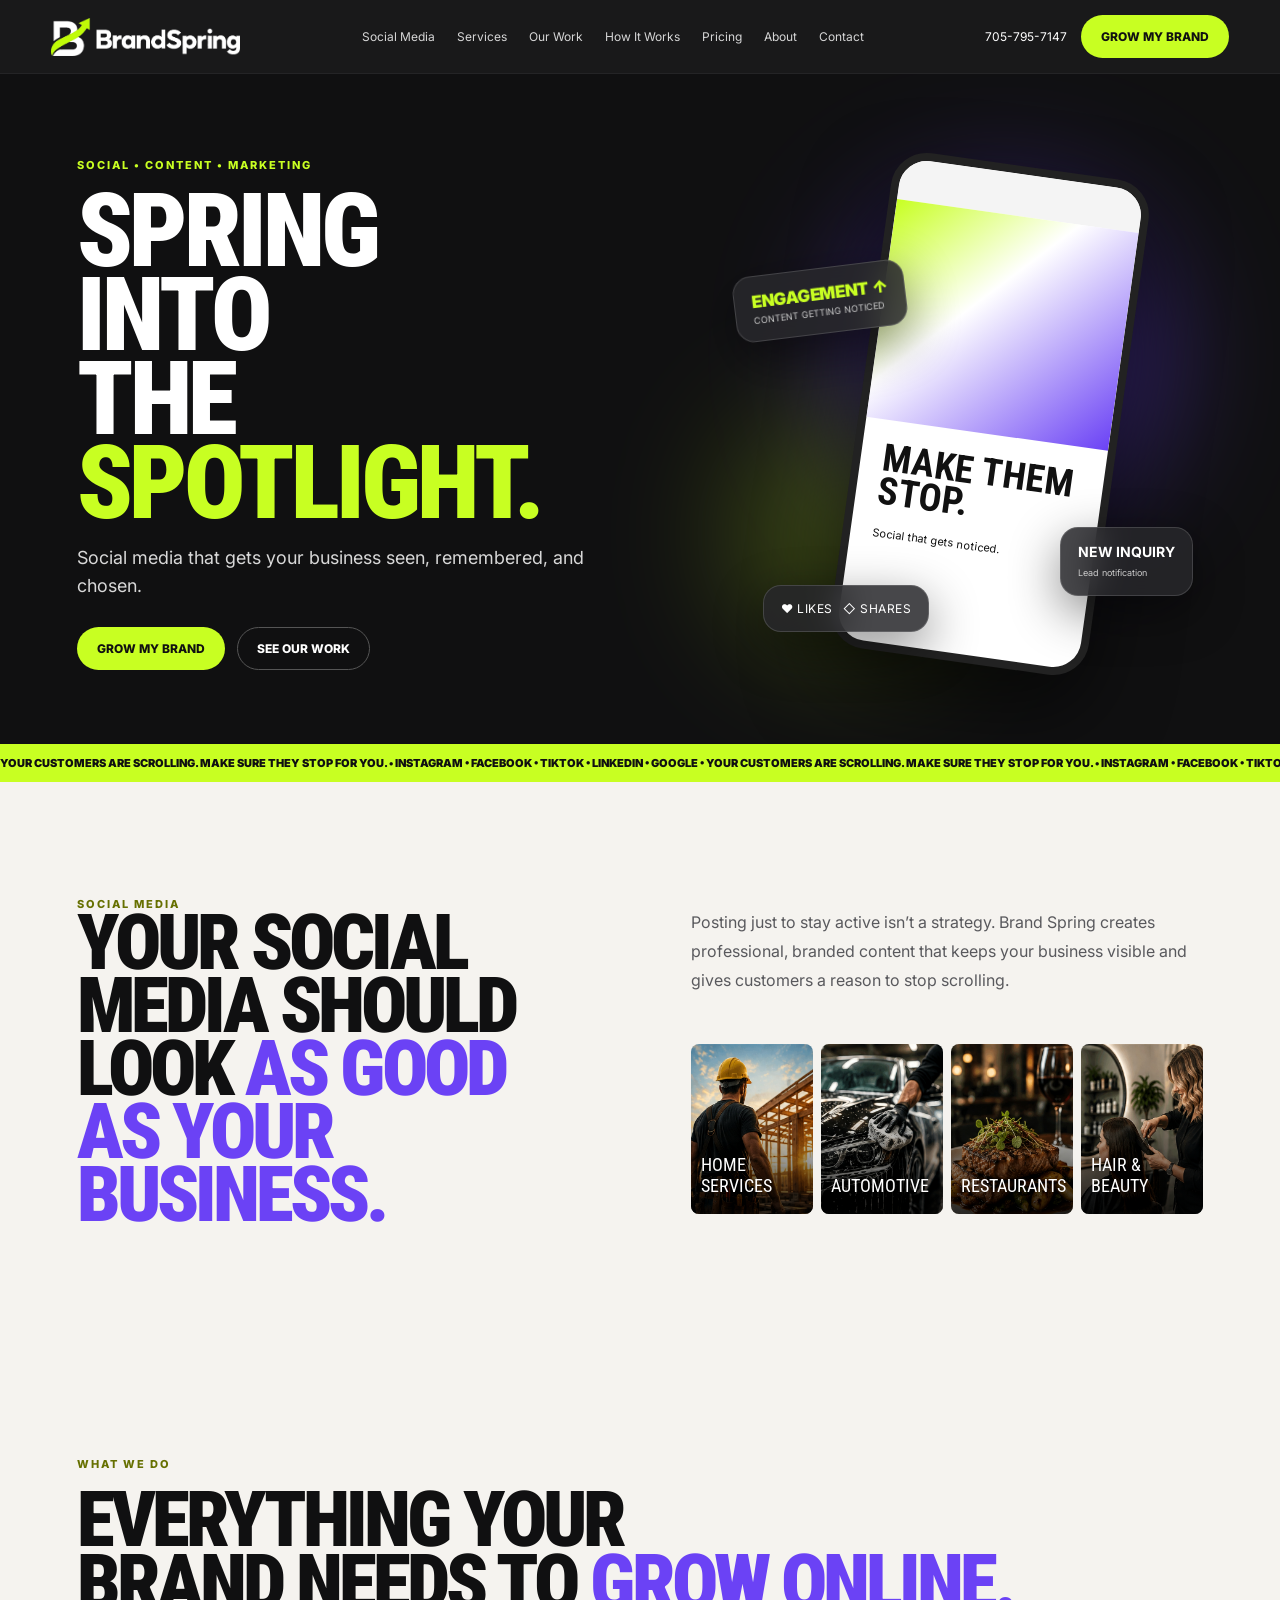
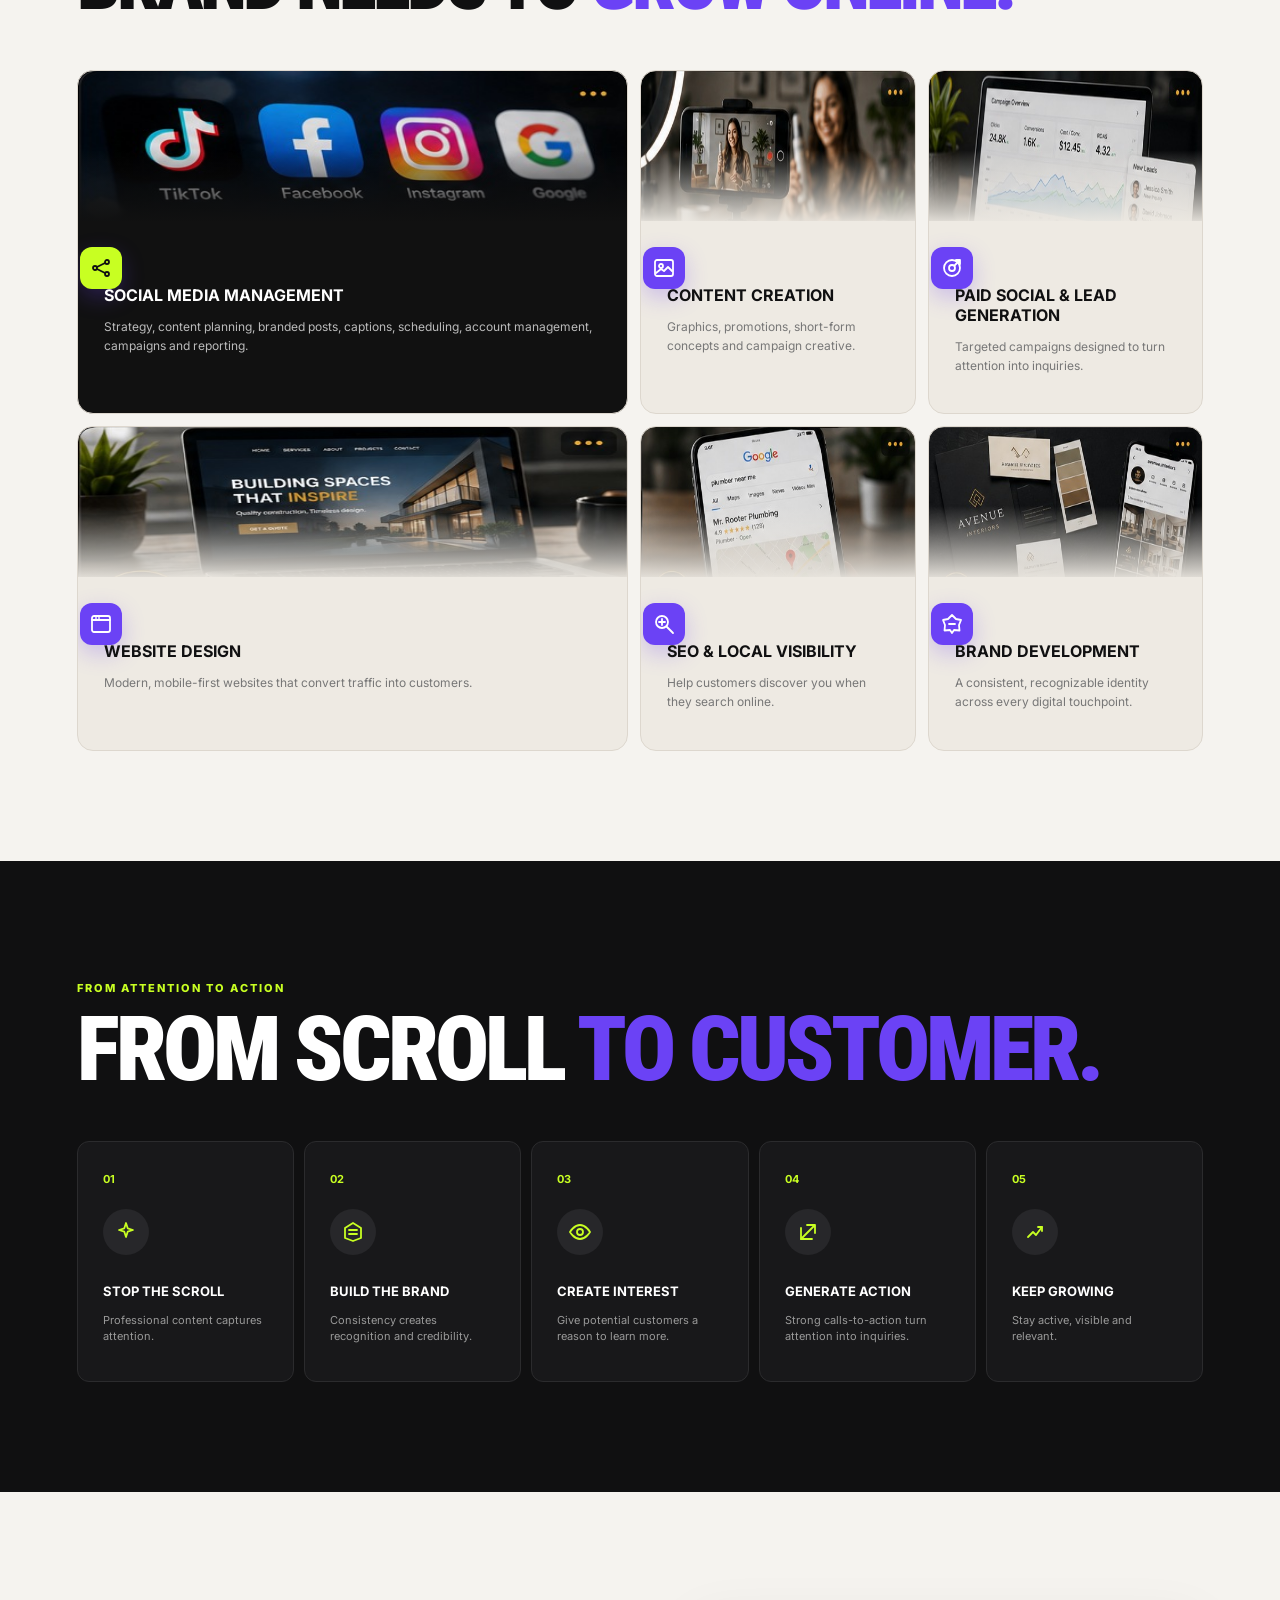
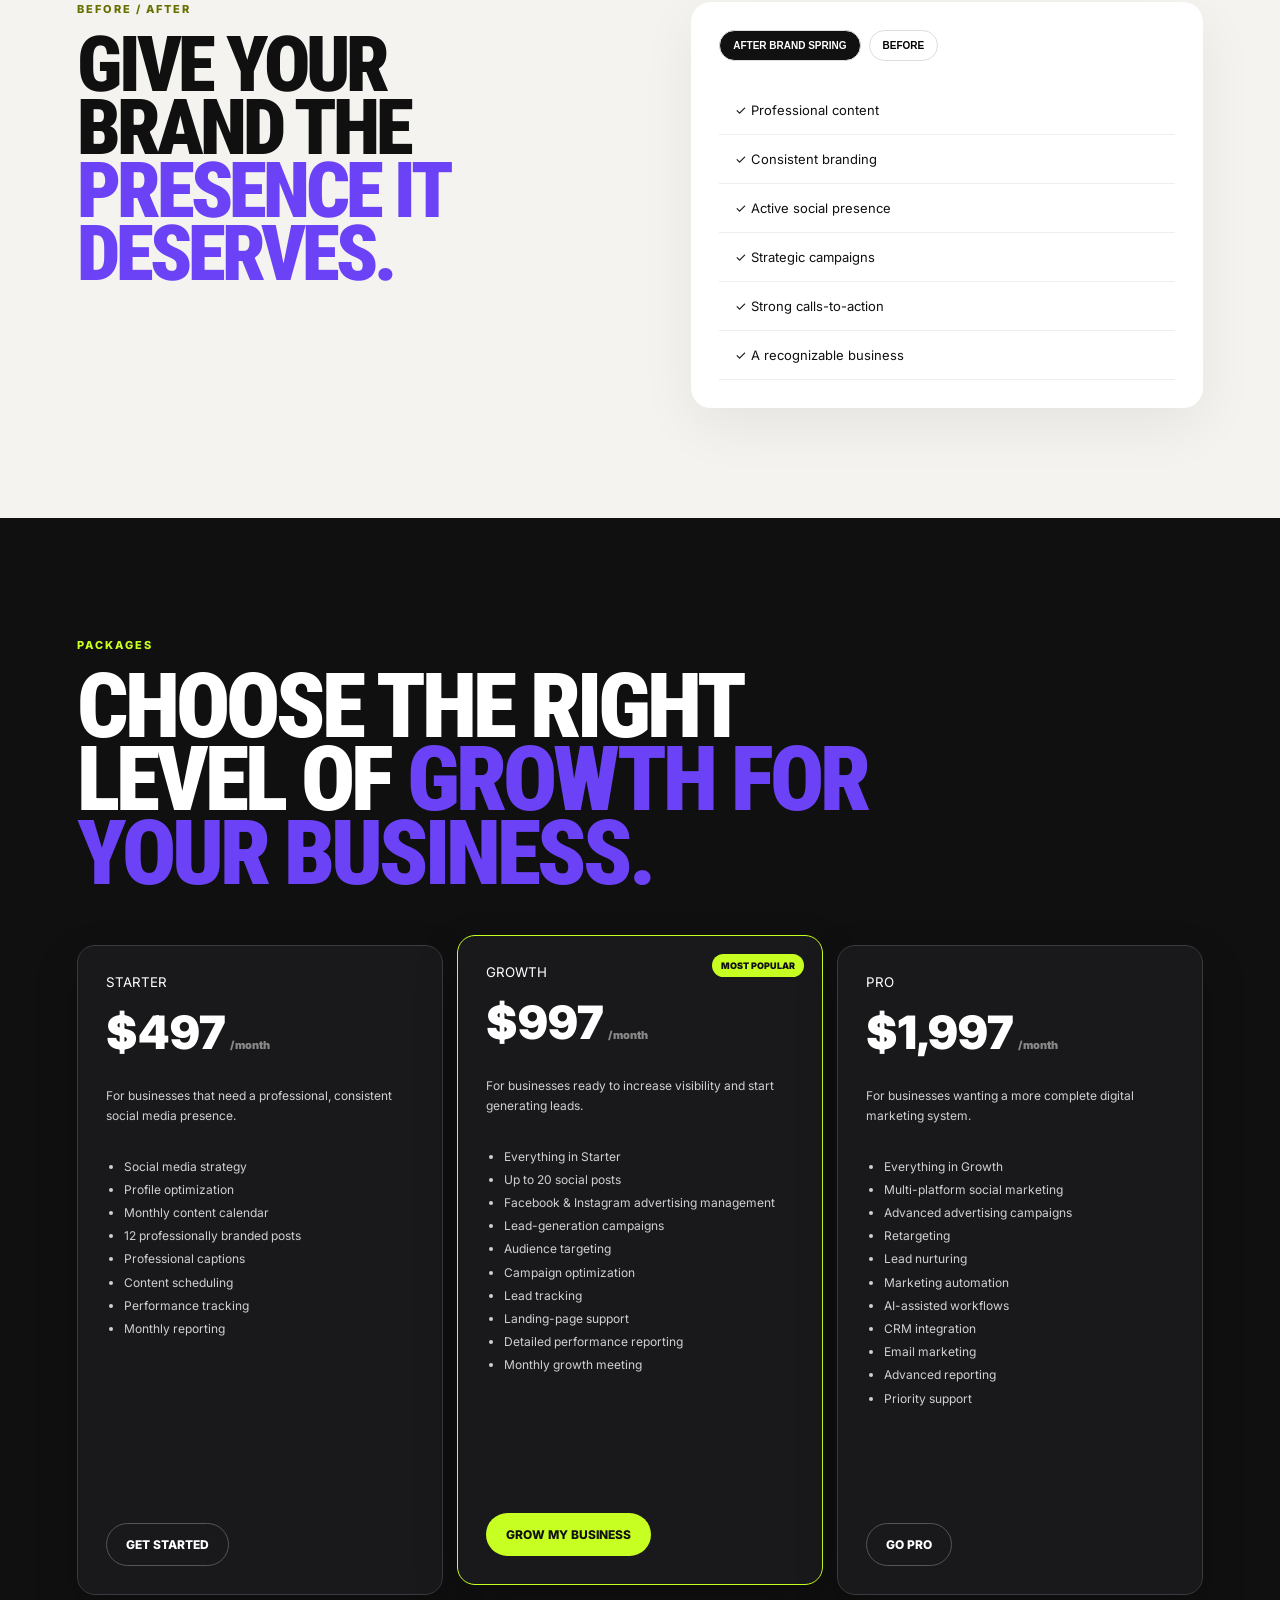
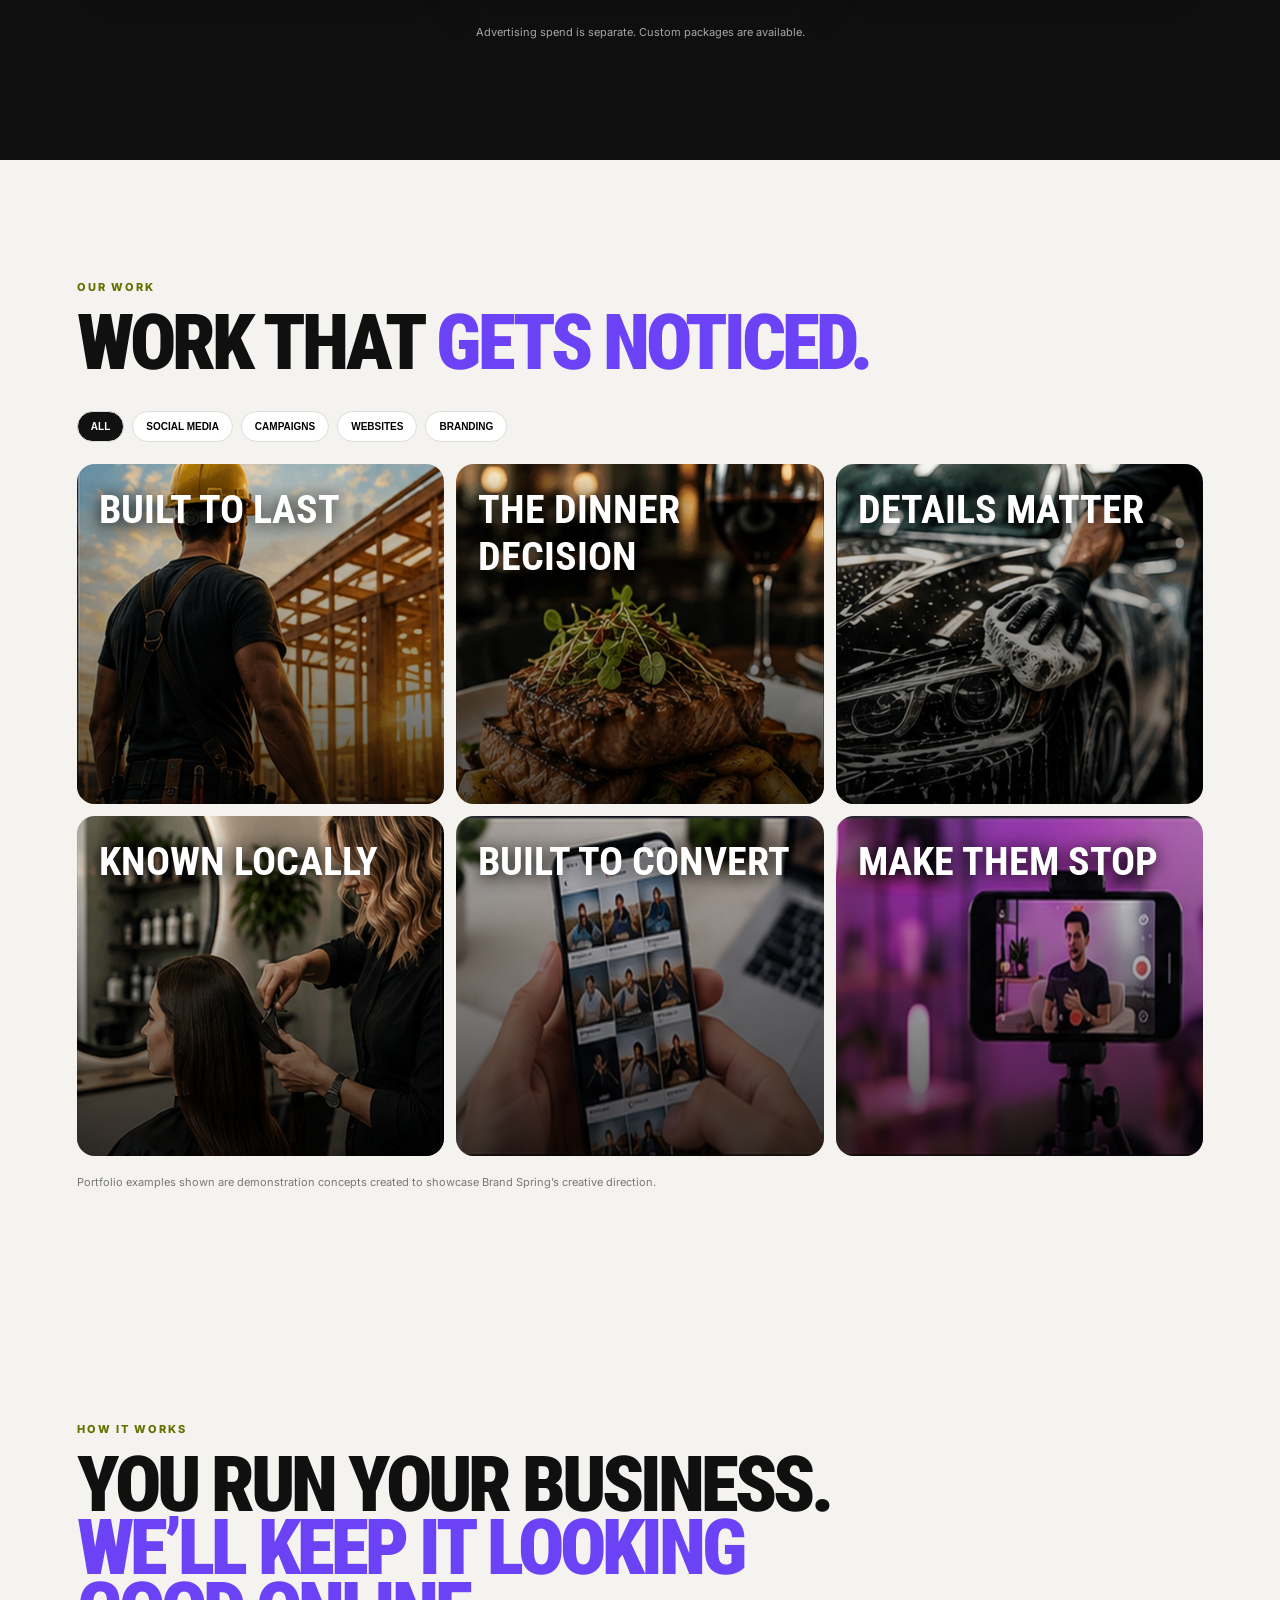
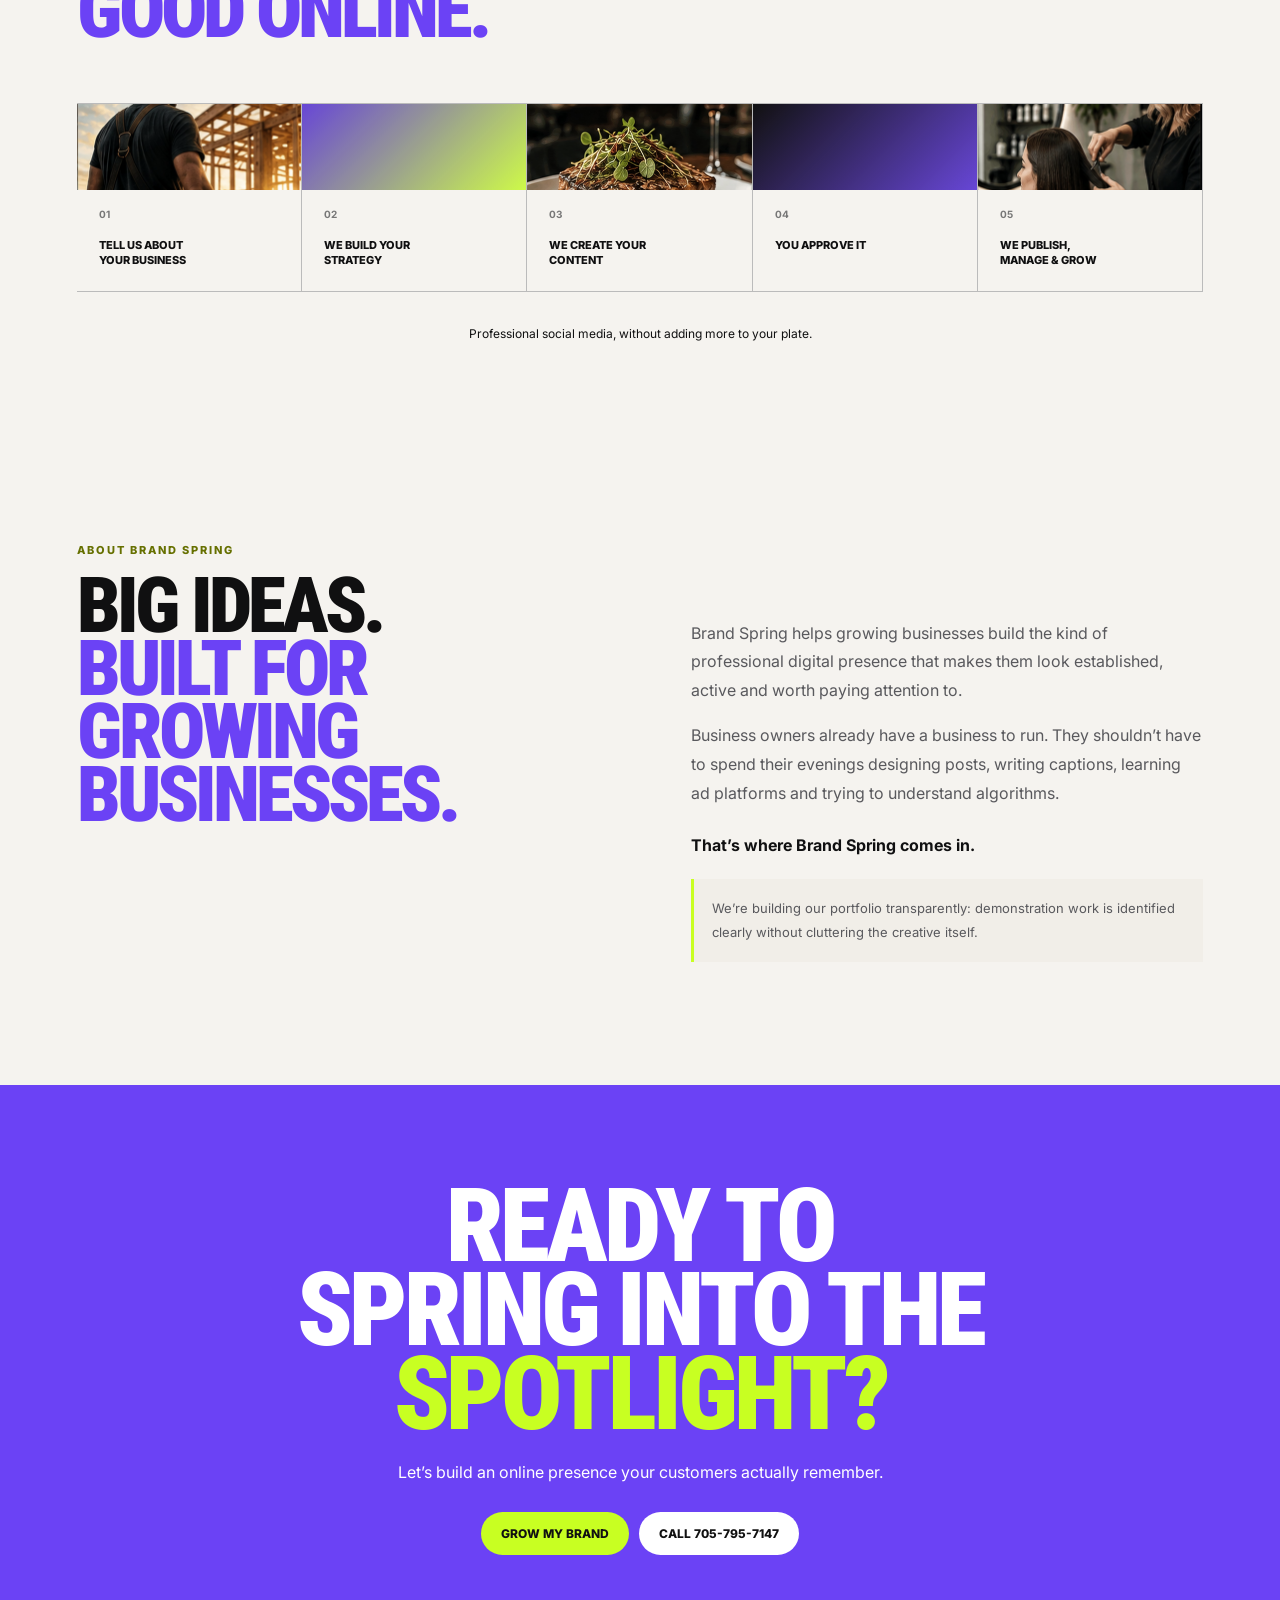
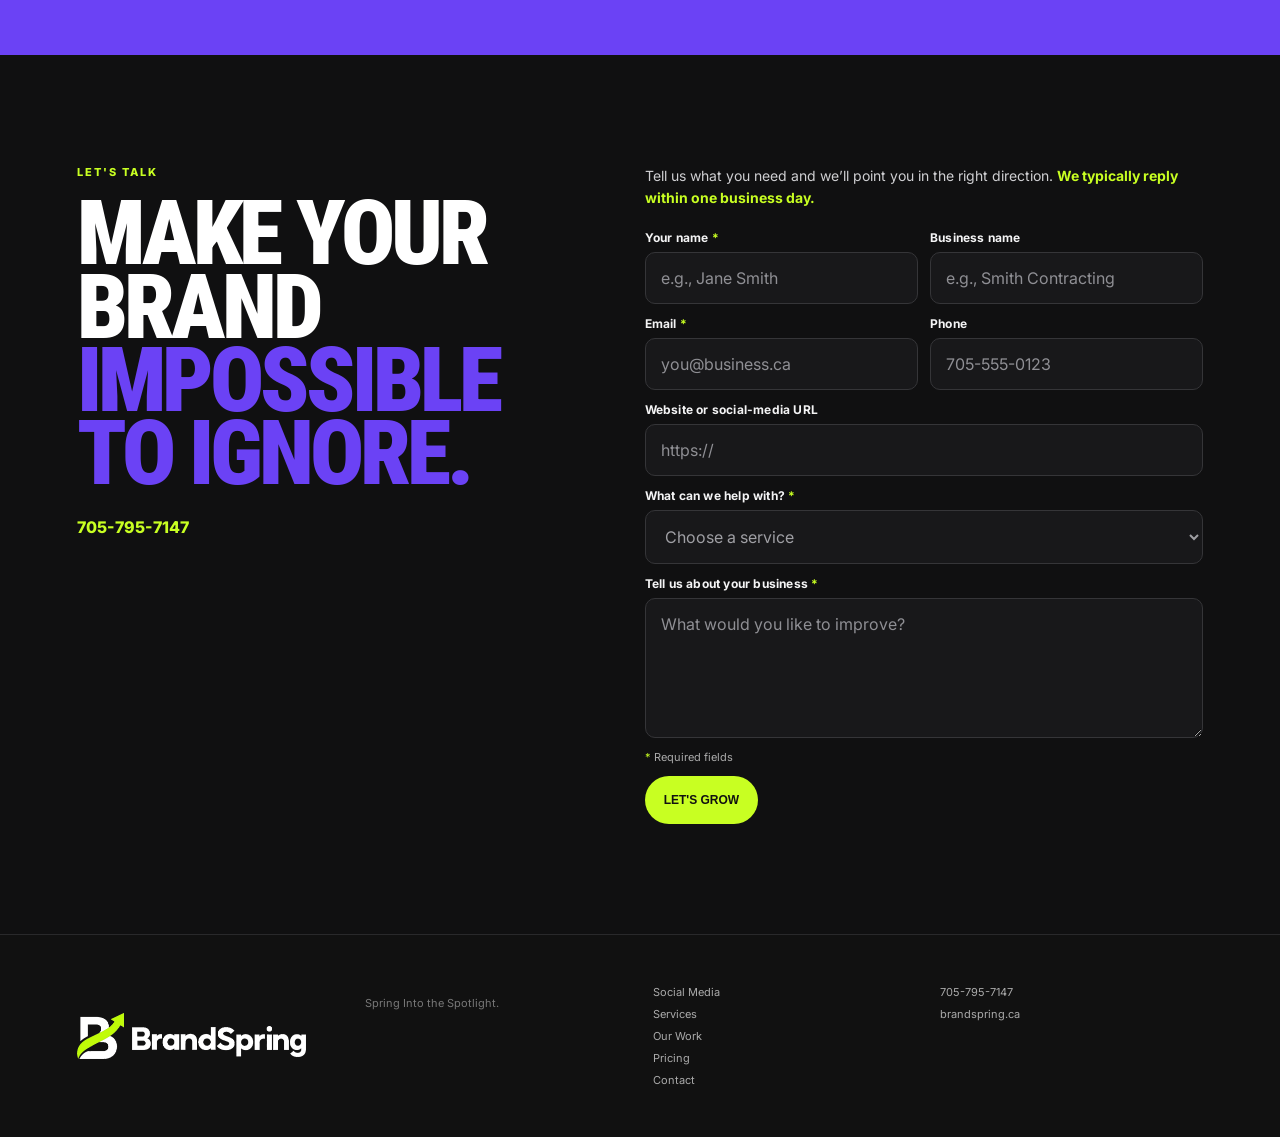
==== commit 0a23ddd7: "Add branded social sharing image" ====
--- a/index.html
+++ b/index.html
@@ -14,14 +14,14 @@
   <meta property="og:title" content="Brand Spring — Spring Into the Spotlight" />
   <meta property="og:description" content="Social media that gets your business seen, remembered, and chosen." />
   <meta property="og:url" content="https://www.brandspring.ca/" />
-  <meta property="og:image" content="https://www.brandspring.ca/images/brandspring-logo-dark.png" />
-  <meta property="og:image:width" content="1814" />
-  <meta property="og:image:height" content="365" />
+  <meta property="og:image" content="https://www.brandspring.ca/images/brandspring-social-share.jpg" />
+  <meta property="og:image:width" content="1200" />
+  <meta property="og:image:height" content="630" />
   <meta property="og:image:alt" content="BrandSpring — Spring Into the Spotlight" />
   <meta name="twitter:card" content="summary_large_image" />
   <meta name="twitter:title" content="Brand Spring — Spring Into the Spotlight" />
   <meta name="twitter:description" content="Social media that gets your business seen, remembered, and chosen." />
-  <meta name="twitter:image" content="https://www.brandspring.ca/images/brandspring-logo-dark.png" />
+  <meta name="twitter:image" content="https://www.brandspring.ca/images/brandspring-social-share.jpg" />
   <link rel="icon" href="favicon.svg" type="image/svg+xml" />
   <script type="application/ld+json">{
     "@context":"https://schema.org",
@@ -34,7 +34,6 @@
     "email":"bill.brandspring@gmail.com",
     "description":"Social media management and digital marketing for growing Ontario businesses.",
     "areaServed":{"@type":"AdministrativeArea","name":"Ontario, Canada"},
-    "founder":{"@type":"Person","name":"Bill Gies","jobTitle":"President"},
     "hasOfferCatalog":{"@type":"OfferCatalog","name":"Digital Marketing Services","itemListElement":[
       {"@type":"Offer","itemOffered":{"@type":"Service","name":"Social Media Management"}},
       {"@type":"Offer","itemOffered":{"@type":"Service","name":"Content Creation"}},
@@ -47,7 +46,7 @@
   <link rel="preconnect" href="https://fonts.googleapis.com">
   <link rel="preconnect" href="https://fonts.gstatic.com" crossorigin>
   <link href="https://fonts.googleapis.com/css2?family=Inter:wght@400;500;600;700;800;900&family=Roboto+Condensed:wght@700;900&display=swap" rel="stylesheet">
-  <link rel="stylesheet" href="styles.css?v=14" />
+  <link rel="stylesheet" href="styles.css?v=13" />
 </head>
 <body>
   <header class="site-header">
@@ -153,18 +152,7 @@
 
     <section id="about" class="about white-section">
       <div class="section-title reveal"><div class="eyebrow dark">ABOUT BRAND SPRING</div><h2>BIG IDEAS.<br><em>BUILT FOR<br>GROWING<br>BUSINESSES.</em></h2></div>
-      <div class="about-copy reveal delay-1"><p>Brand Spring helps growing businesses build the kind of professional digital presence that makes them look established, active and worth paying attention to.</p><p>Business owners already have a business to run. They shouldn’t have to spend their evenings designing posts, writing captions, learning ad platforms and trying to understand algorithms.</p><strong>That’s where Brand Spring comes in.</strong><div class="business-details" aria-label="Brand Spring business details"><p><b>Bill Gies</b><span>President, Brand Spring</span></p><p><b>Serving businesses across Ontario</b><span>Social media, websites, SEO and digital marketing</span></p><p><b>Email</b><a href="mailto:bill.brandspring@gmail.com">bill.brandspring@gmail.com</a></p></div><p class="trust-note">We’re building our portfolio transparently: demonstration work is identified clearly without cluttering the creative itself.</p></div>
-    </section>
-
-    <section class="testimonials white-section" aria-labelledby="testimonialHeading">
-      <div class="eyebrow dark">SAMPLE CLIENT FEEDBACK</div>
-      <h2 id="testimonialHeading">THE EXPERIENCE<br><em>WE AIM TO DELIVER.</em></h2>
-      <p class="testimonial-disclosure">The examples below are demonstration copy showing how verified client testimonials will appear. They are not reviews from actual customers.</p>
-      <div class="testimonial-grid">
-        <blockquote><span>DEMONSTRATION TESTIMONIAL</span><p>“Brand Spring gave our business a sharper, more consistent presence and made our marketing feel manageable.”</p><cite>Example Ontario contractor profile</cite></blockquote>
-        <blockquote><span>DEMONSTRATION TESTIMONIAL</span><p>“The strategy was clear, the creative looked professional, and every piece felt connected to our goals.”</p><cite>Example local service-business profile</cite></blockquote>
-        <blockquote><span>DEMONSTRATION TESTIMONIAL</span><p>“We finally had a digital presence that reflected the quality of the work we do.”</p><cite>Example Ontario small-business profile</cite></blockquote>
-      </div>
+      <div class="about-copy reveal delay-1"><p>Brand Spring helps growing businesses build the kind of professional digital presence that makes them look established, active and worth paying attention to.</p><p>Business owners already have a business to run. They shouldn’t have to spend their evenings designing posts, writing captions, learning ad platforms and trying to understand algorithms.</p><strong>That’s where Brand Spring comes in.</strong><p class="trust-note">We’re building our portfolio transparently: demonstration work is identified clearly without cluttering the creative itself.</p></div>
     </section>
 
     <section class="cta-band">
@@ -174,7 +162,7 @@
     </section>
 
     <section id="contact" class="contact dark-section">
-      <div class="contact-copy"><div class="eyebrow">LET'S TALK</div><h2>MAKE YOUR<br>BRAND <em>IMPOSSIBLE<br>TO IGNORE.</em></h2><a href="tel:17057957147">705-795-7147</a><a class="contact-email" href="mailto:bill.brandspring@gmail.com">bill.brandspring@gmail.com</a><p class="service-area">Serving businesses across Ontario</p></div>
+      <div class="contact-copy"><div class="eyebrow">LET'S TALK</div><h2>MAKE YOUR<br>BRAND <em>IMPOSSIBLE<br>TO IGNORE.</em></h2><a href="tel:17057957147">705-795-7147</a></div>
       <form action="contact.php" method="post" class="contact-form" aria-describedby="contactHelp">
         <p class="form-intro" id="contactHelp">Tell us what you need and we’ll point you in the right direction. <strong>We typically reply within one business day.</strong></p>
         <div class="two">
@@ -195,7 +183,7 @@
     </section>
   </main>
 
-  <footer><a class="brand logo-link" href="#top" aria-label="BrandSpring home"><img class="brand-logo footer-logo" src="images/brandspring-logo-dark.png" alt="BrandSpring" width="229" height="46" style="display:block;width:229px;max-width:100%;height:46px;object-fit:contain" loading="lazy"></a><p>Spring Into the Spotlight.</p><div><a href="#social">Social Media</a><a href="#services">Services</a><a href="#work">Our Work</a><a href="#pricing">Pricing</a><a href="#contact">Contact</a></div><div><a href="tel:17057957147">705-795-7147</a><a href="mailto:bill.brandspring@gmail.com">bill.brandspring@gmail.com</a><span>Serving Ontario</span><span>brandspring.ca</span></div></footer>
+  <footer><a class="brand logo-link" href="#top" aria-label="BrandSpring home"><img class="brand-logo footer-logo" src="images/brandspring-logo-dark.png" alt="BrandSpring" width="229" height="46" style="display:block;width:229px;max-width:100%;height:46px;object-fit:contain" loading="lazy"></a><p>Spring Into the Spotlight.</p><div><a href="#social">Social Media</a><a href="#services">Services</a><a href="#work">Our Work</a><a href="#pricing">Pricing</a><a href="#contact">Contact</a></div><div><a href="tel:17057957147">705-795-7147</a><span>brandspring.ca</span></div></footer>
   <script src="script.js?v=7"></script>
 </body>
 </html>
--- a/styles.css
+++ b/styles.css
@@ -192,3 +192,23 @@
 .thank-you-card p{max-width:500px;margin:0 auto 30px;color:#cfcfd2;font-size:16px;line-height:1.7}
 .thank-you-actions{display:flex;justify-content:center;gap:12px;flex-wrap:wrap}
 @media(max-width:560px){.thank-you-page{padding:18px}.thank-you-card{padding:38px 22px}.thank-you-actions{flex-direction:column}.thank-you-actions .pill{width:100%}}
+
+
+/* Owner details and transparent testimonial examples */
+.business-details{display:grid;gap:12px;margin-top:28px}
+.business-details p{margin:0;padding:16px 18px;border:1px solid #ddd7ce;border-radius:12px;background:#fff}
+.business-details b,.business-details span,.business-details a{display:block}
+.business-details b{color:#111;font-size:13px}
+.business-details span,.business-details a{margin-top:5px;color:#666;font-size:12px;line-height:1.5}
+.business-details a{color:#4f369f;font-weight:700;overflow-wrap:anywhere}
+.testimonials{padding:110px 6vw}
+.testimonials h2{font-family:"Roboto Condensed",Inter,sans-serif;font-size:clamp(52px,6vw,92px);font-weight:900;letter-spacing:-4px;line-height:.82;margin:0;text-transform:uppercase}
+.testimonial-disclosure{max-width:760px;margin:26px 0 36px;color:#68686c;font-size:13px;line-height:1.7}
+.testimonial-grid{display:grid;grid-template-columns:repeat(3,1fr);gap:14px}
+.testimonial-grid blockquote{margin:0;padding:28px;border:1px solid #ddd7ce;border-radius:16px;background:#fff}
+.testimonial-grid span{display:block;color:#667000;font-size:9px;font-weight:900;letter-spacing:1.2px}
+.testimonial-grid p{margin:22px 0;font-size:16px;line-height:1.7;color:#29292b}
+.testimonial-grid cite{font-size:11px;font-style:normal;color:#777}
+.service-area{margin-top:16px;color:#aaa;font-size:12px}
+@media(max-width:900px){.testimonial-grid{grid-template-columns:1fr}.testimonials{padding:90px 6vw}}
+@media(max-width:560px){.testimonials{padding:80px 20px}.testimonials h2{font-size:54px}.testimonial-grid blockquote{padding:22px}}
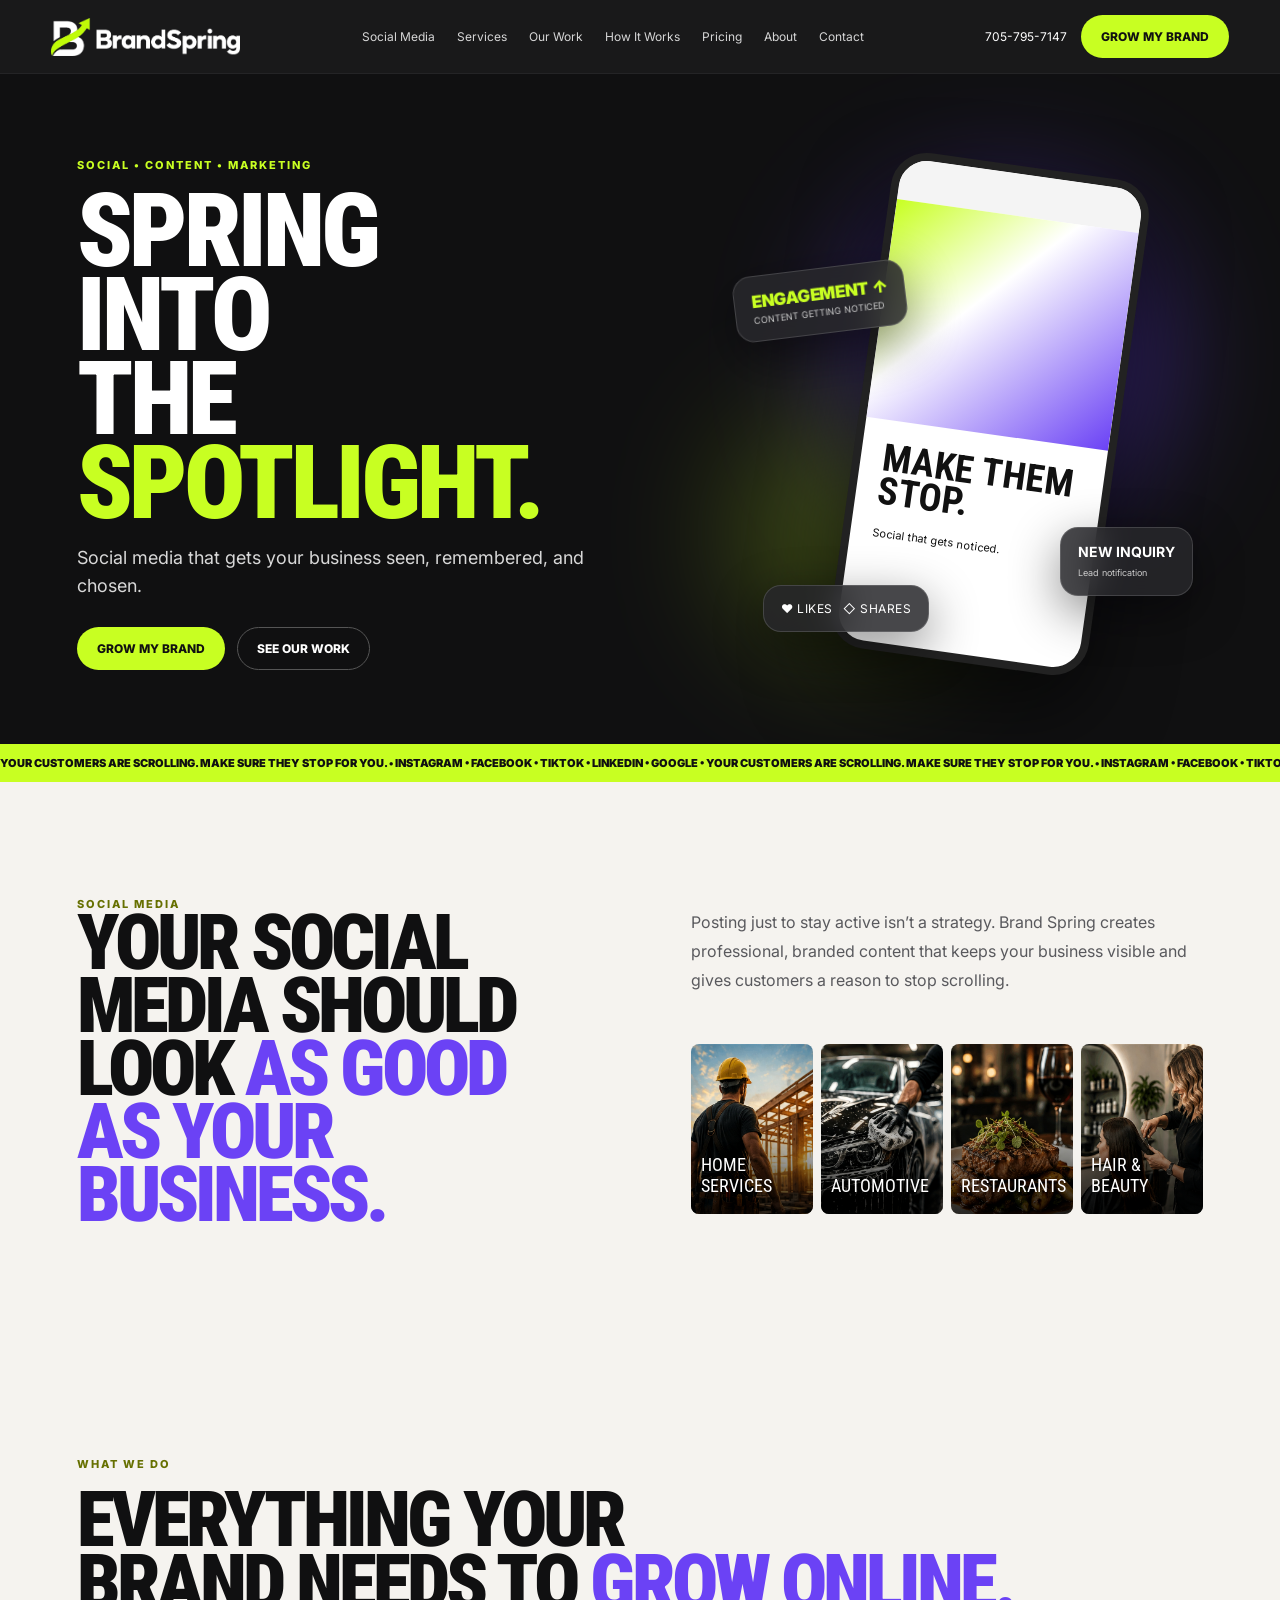
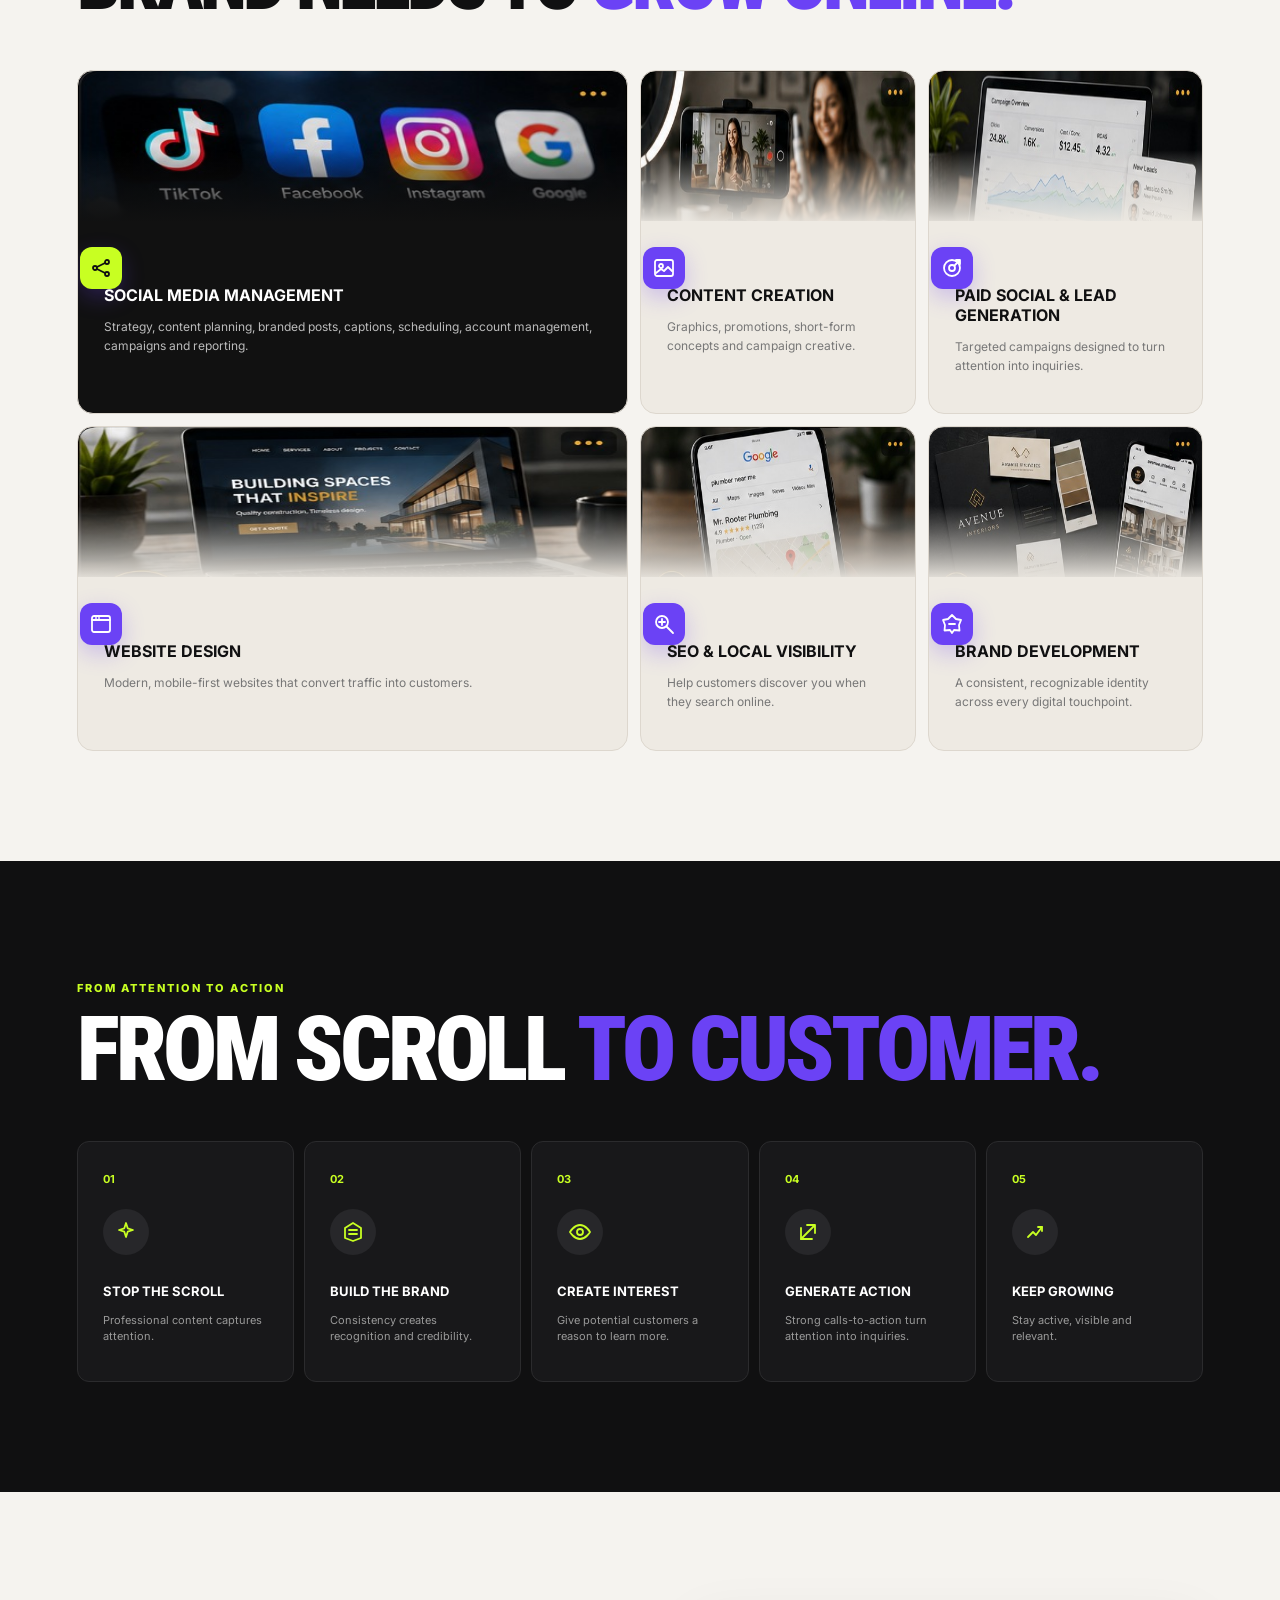
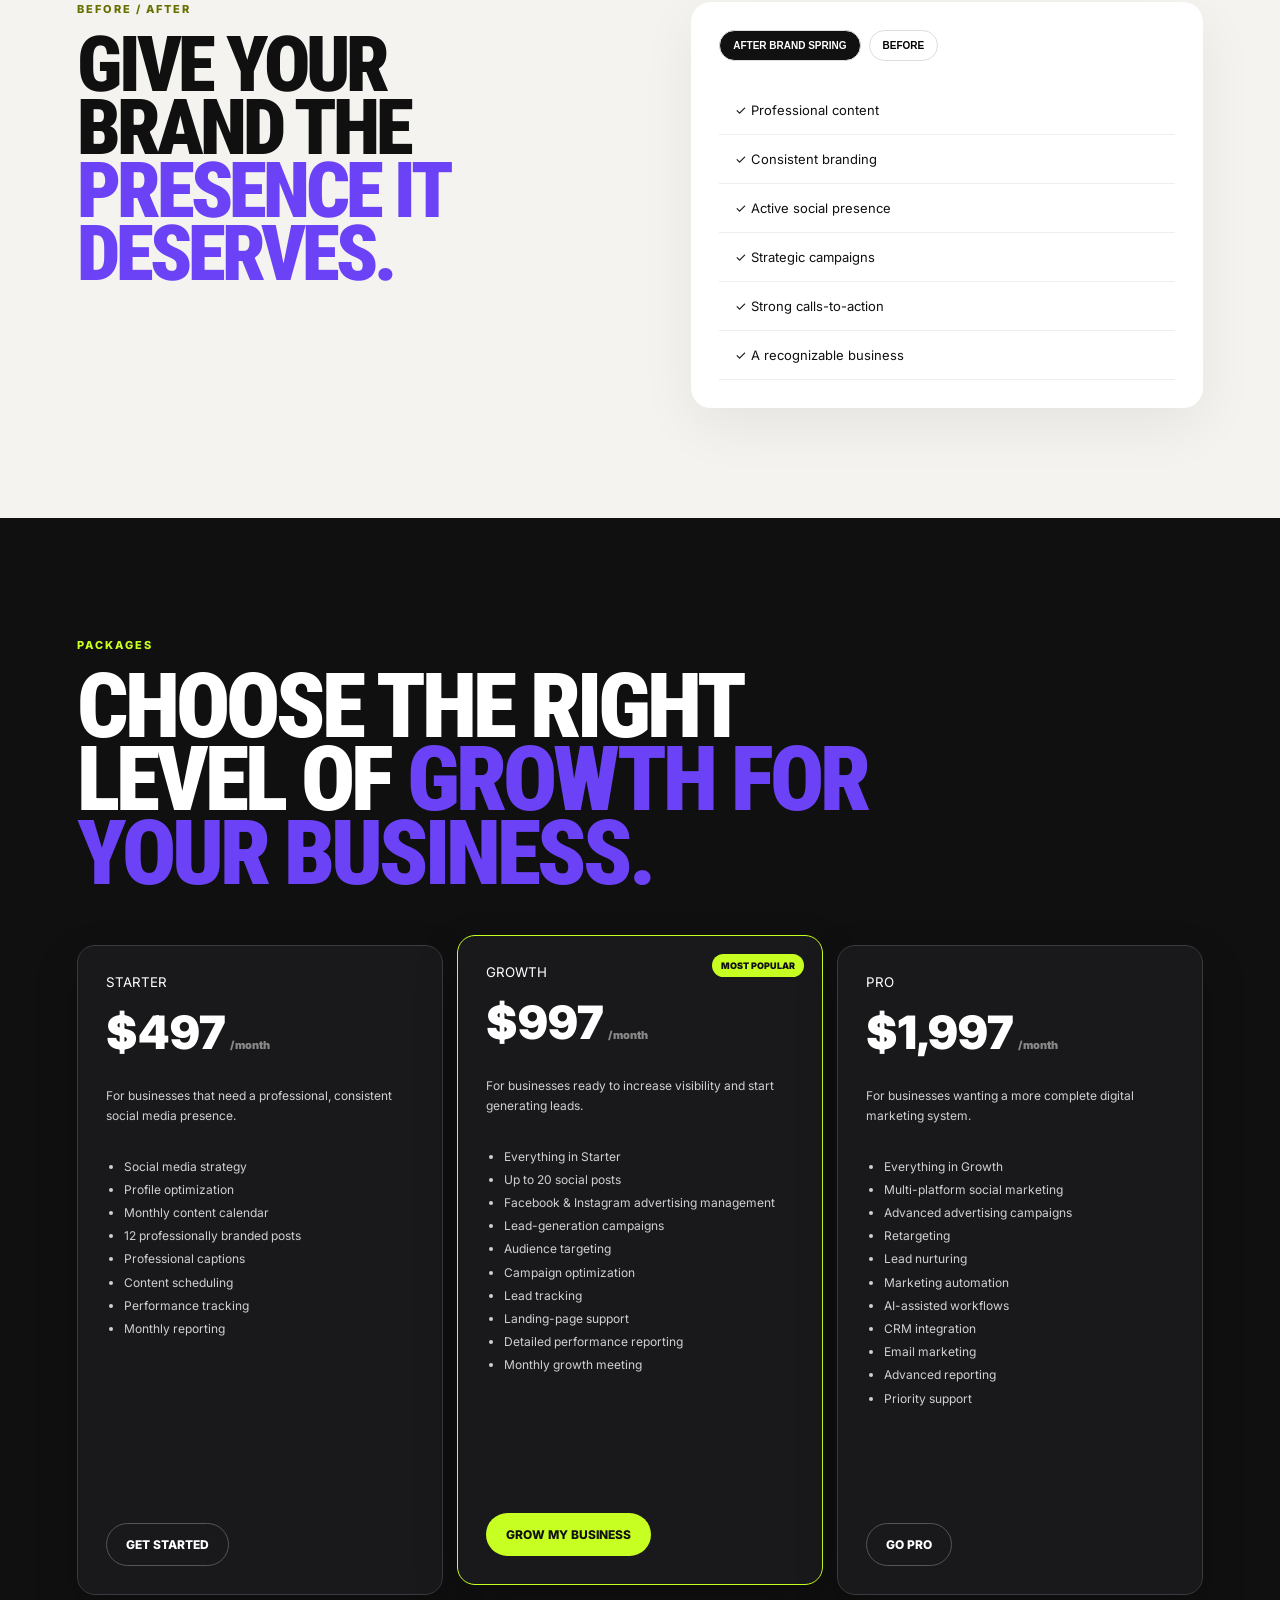
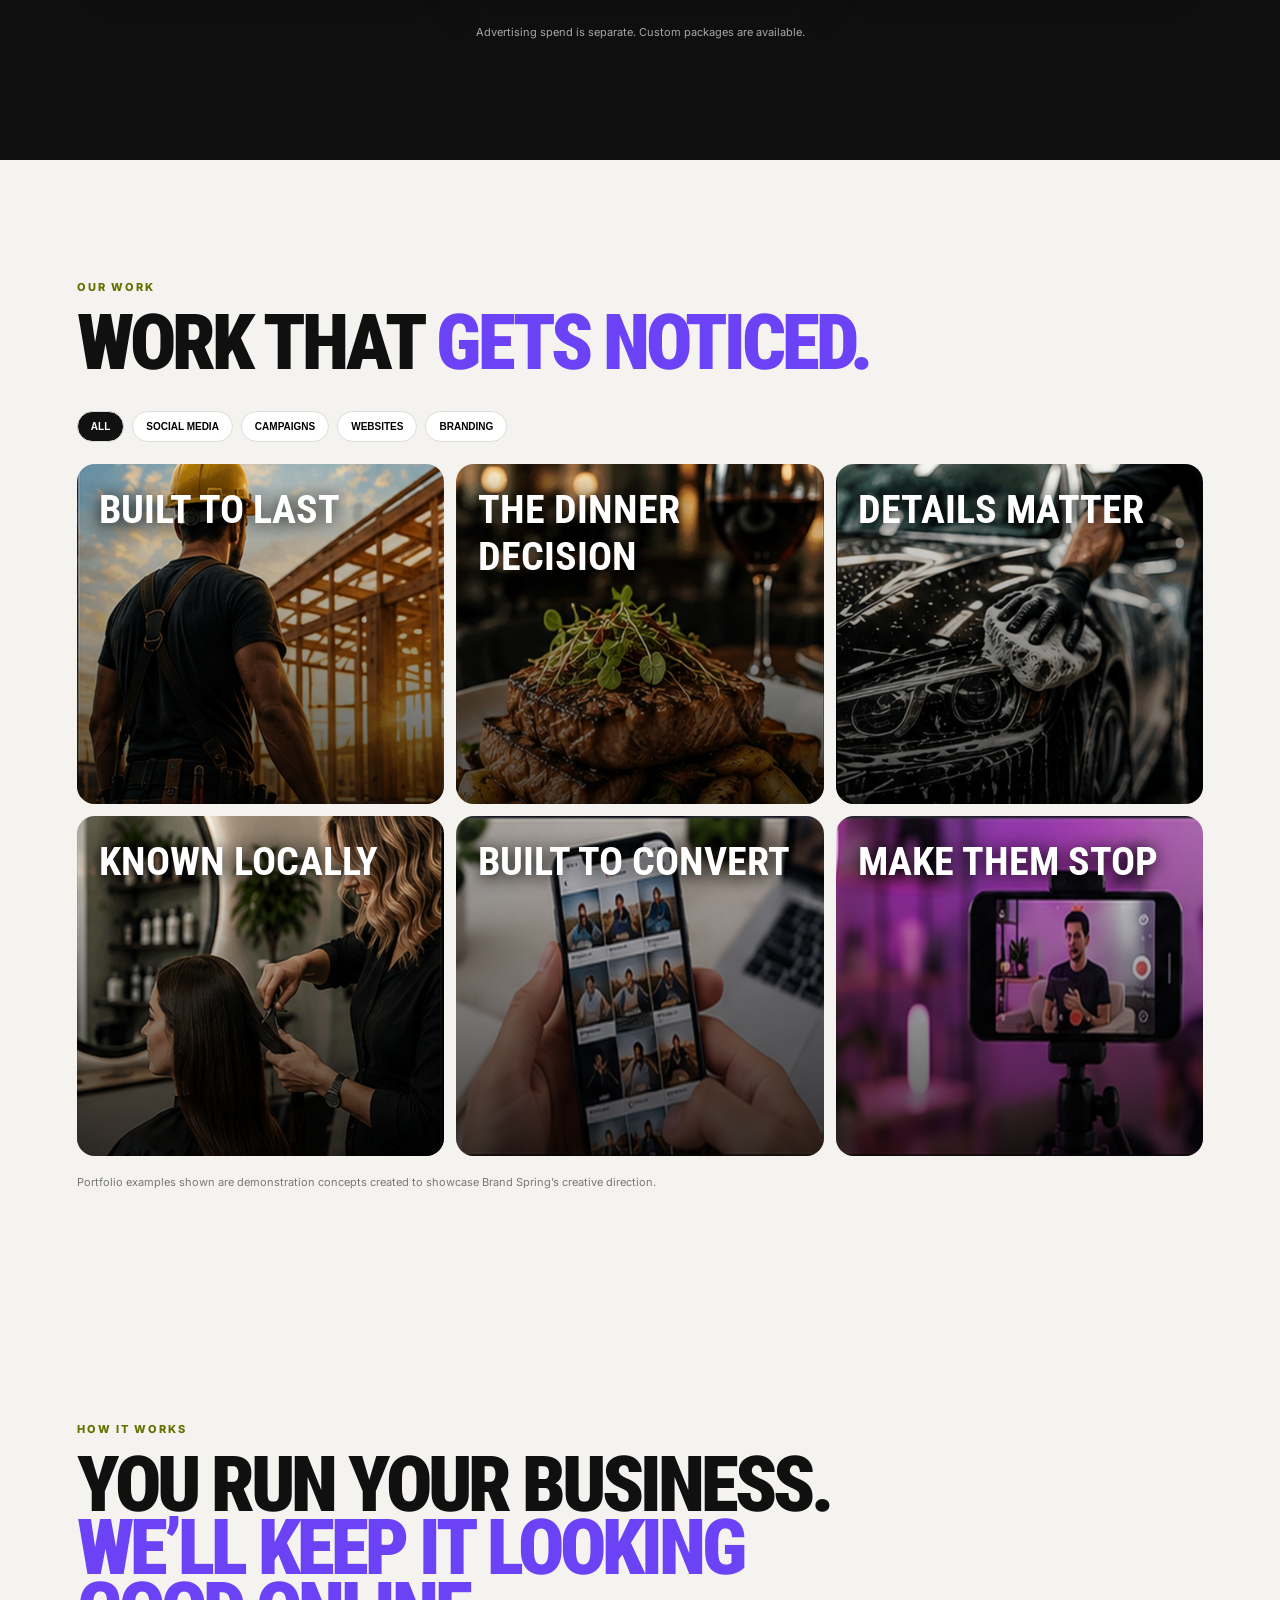
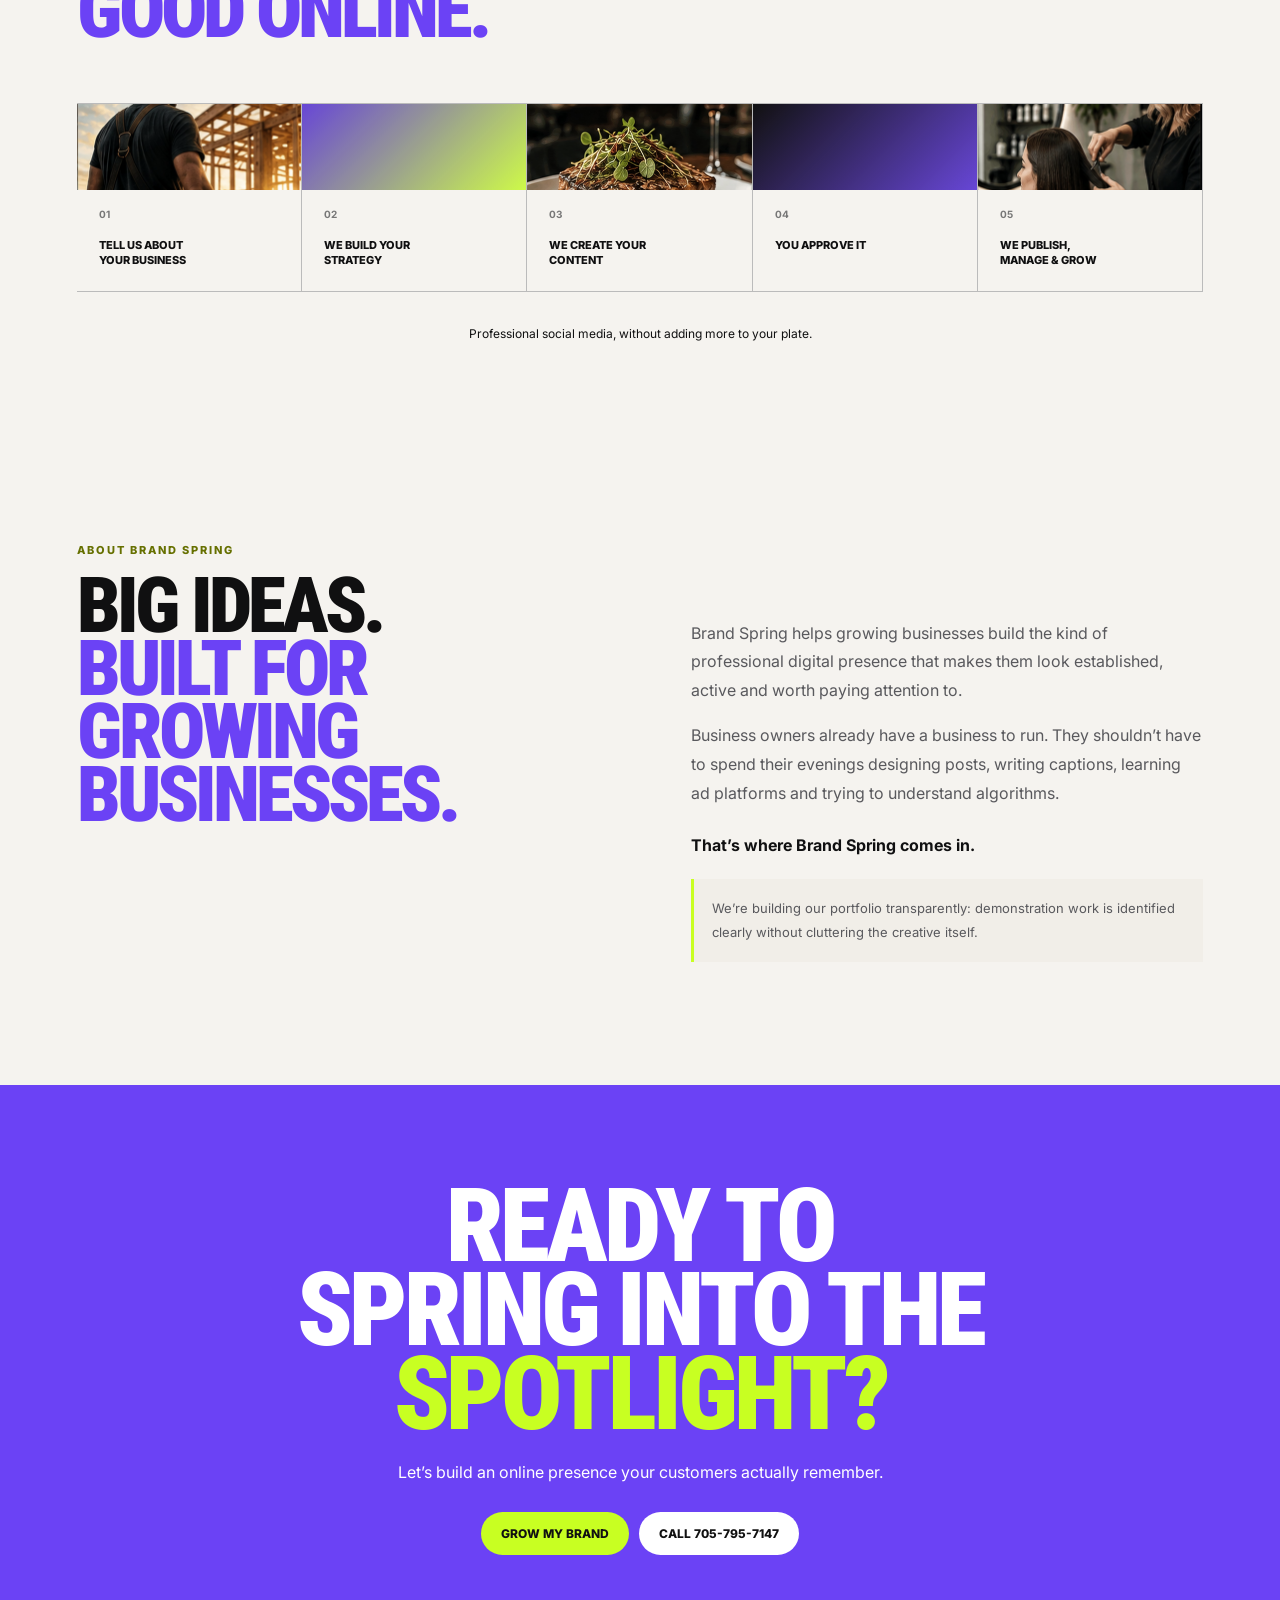
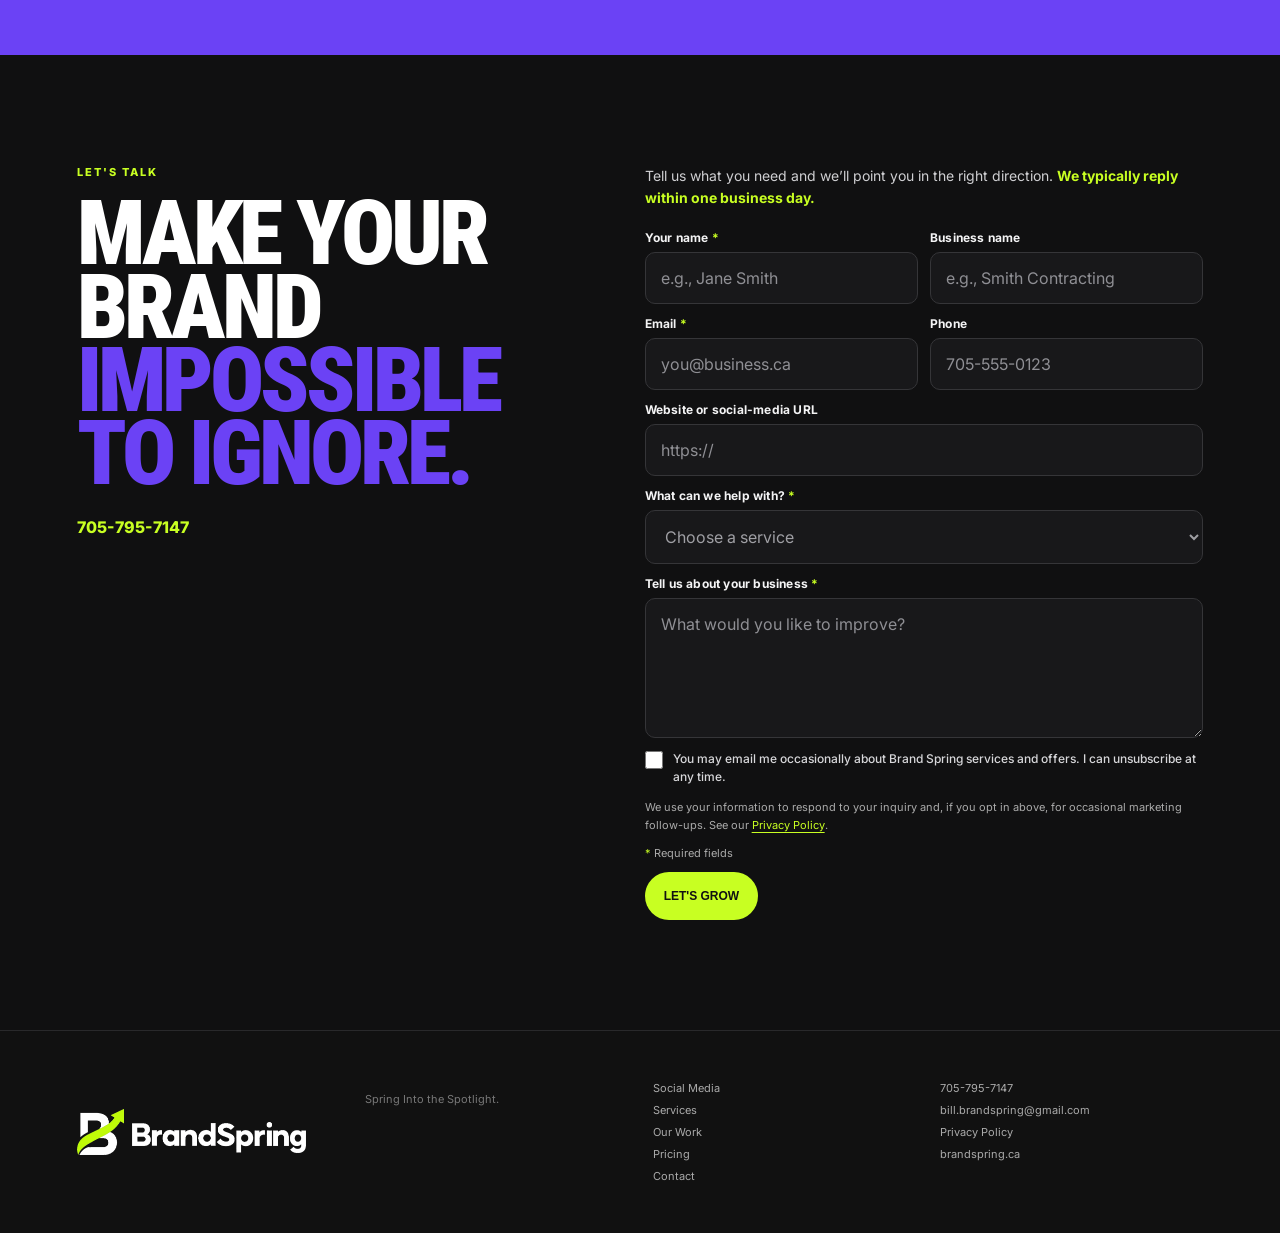
==== commit 97b8d555: "Add privacy policy and marketing consent" ====
--- a/index.html
+++ b/index.html
@@ -46,7 +46,7 @@
   <link rel="preconnect" href="https://fonts.googleapis.com">
   <link rel="preconnect" href="https://fonts.gstatic.com" crossorigin>
   <link href="https://fonts.googleapis.com/css2?family=Inter:wght@400;500;600;700;800;900&family=Roboto+Condensed:wght@700;900&display=swap" rel="stylesheet">
-  <link rel="stylesheet" href="styles.css?v=13" />
+  <link rel="stylesheet" href="styles.css?v=14" />
 </head>
 <body>
   <header class="site-header">
@@ -177,13 +177,15 @@
         <div class="field-group"><label for="contactService">What can we help with? <span aria-hidden="true">*</span></label><select id="contactService" name="service" required><option value="" selected disabled>Choose a service</option><option>Social Media Management</option><option>Content Creation</option><option>Paid Social Advertising</option><option>Website Design</option><option>SEO</option><option>Branding</option><option>Full Digital Marketing</option><option>Not Sure Yet</option></select></div>
         <div class="field-group"><label for="contactMessage">Tell us about your business <span aria-hidden="true">*</span></label><textarea id="contactMessage" name="message" rows="5" placeholder="What would you like to improve?" required maxlength="5000"></textarea></div>
         <div class="hp-wrap" aria-hidden="true"><label for="companyWebsiteConfirm">Leave this field empty</label><input id="companyWebsiteConfirm" class="hp-field" type="text" name="company_website_confirm" tabindex="-1" autocomplete="off"></div>
+        <label class="consent-check"><input type="checkbox" name="marketing_consent" value="yes"><span>You may email me occasionally about Brand Spring services and offers. I can unsubscribe at any time.</span></label>
+        <p class="privacy-note">We use your information to respond to your inquiry and, if you opt in above, for occasional marketing follow-ups. See our <a href="privacy.html">Privacy Policy</a>.</p>
         <p class="required-note"><span aria-hidden="true">*</span> Required fields</p>
         <button class="pill lime" type="submit">LET'S GROW</button>
       </form>
     </section>
   </main>
 
-  <footer><a class="brand logo-link" href="#top" aria-label="BrandSpring home"><img class="brand-logo footer-logo" src="images/brandspring-logo-dark.png" alt="BrandSpring" width="229" height="46" style="display:block;width:229px;max-width:100%;height:46px;object-fit:contain" loading="lazy"></a><p>Spring Into the Spotlight.</p><div><a href="#social">Social Media</a><a href="#services">Services</a><a href="#work">Our Work</a><a href="#pricing">Pricing</a><a href="#contact">Contact</a></div><div><a href="tel:17057957147">705-795-7147</a><span>brandspring.ca</span></div></footer>
+  <footer><a class="brand logo-link" href="#top" aria-label="BrandSpring home"><img class="brand-logo footer-logo" src="images/brandspring-logo-dark.png" alt="BrandSpring" width="229" height="46" style="display:block;width:229px;max-width:100%;height:46px;object-fit:contain" loading="lazy"></a><p>Spring Into the Spotlight.</p><div><a href="#social">Social Media</a><a href="#services">Services</a><a href="#work">Our Work</a><a href="#pricing">Pricing</a><a href="#contact">Contact</a></div><div><a href="tel:17057957147">705-795-7147</a><a href="mailto:bill.brandspring@gmail.com">bill.brandspring@gmail.com</a><a href="privacy.html">Privacy Policy</a><span>brandspring.ca</span></div></footer>
   <script src="script.js?v=7"></script>
 </body>
 </html>
--- a/styles.css
+++ b/styles.css
@@ -194,21 +194,22 @@
 @media(max-width:560px){.thank-you-page{padding:18px}.thank-you-card{padding:38px 22px}.thank-you-actions{flex-direction:column}.thank-you-actions .pill{width:100%}}
 
 
-/* Owner details and transparent testimonial examples */
-.business-details{display:grid;gap:12px;margin-top:28px}
-.business-details p{margin:0;padding:16px 18px;border:1px solid #ddd7ce;border-radius:12px;background:#fff}
-.business-details b,.business-details span,.business-details a{display:block}
-.business-details b{color:#111;font-size:13px}
-.business-details span,.business-details a{margin-top:5px;color:#666;font-size:12px;line-height:1.5}
-.business-details a{color:#4f369f;font-weight:700;overflow-wrap:anywhere}
-.testimonials{padding:110px 6vw}
-.testimonials h2{font-family:"Roboto Condensed",Inter,sans-serif;font-size:clamp(52px,6vw,92px);font-weight:900;letter-spacing:-4px;line-height:.82;margin:0;text-transform:uppercase}
-.testimonial-disclosure{max-width:760px;margin:26px 0 36px;color:#68686c;font-size:13px;line-height:1.7}
-.testimonial-grid{display:grid;grid-template-columns:repeat(3,1fr);gap:14px}
-.testimonial-grid blockquote{margin:0;padding:28px;border:1px solid #ddd7ce;border-radius:16px;background:#fff}
-.testimonial-grid span{display:block;color:#667000;font-size:9px;font-weight:900;letter-spacing:1.2px}
-.testimonial-grid p{margin:22px 0;font-size:16px;line-height:1.7;color:#29292b}
-.testimonial-grid cite{font-size:11px;font-style:normal;color:#777}
-.service-area{margin-top:16px;color:#aaa;font-size:12px}
-@media(max-width:900px){.testimonial-grid{grid-template-columns:1fr}.testimonials{padding:90px 6vw}}
-@media(max-width:560px){.testimonials{padding:80px 20px}.testimonials h2{font-size:54px}.testimonial-grid blockquote{padding:22px}}
+/* Privacy and consent */
+.consent-check{display:flex!important;align-items:flex-start;gap:10px;color:#d7d7da!important;font-size:12px!important;font-weight:500!important;line-height:1.55;cursor:pointer}
+.consent-check input{width:18px;min-width:18px;height:18px;min-height:18px;margin:1px 0 0;accent-color:var(--lime)}
+.privacy-note{margin:0;color:#aaa;font-size:11px;line-height:1.6}
+.privacy-note a{color:var(--lime);text-decoration:underline;text-underline-offset:3px}
+.legal-page{min-height:100vh;background:var(--ink);color:#f4f4f5}
+.legal-header{display:flex;align-items:center;justify-content:space-between;gap:24px;padding:24px clamp(22px,5vw,72px);border-bottom:1px solid #303033}
+.legal-header .brand-logo{display:block;width:220px;max-width:58vw;height:auto}
+.legal-header a:last-child{color:var(--lime);font-size:12px;font-weight:800;text-decoration:none}
+.legal-content{width:min(860px,calc(100% - 40px));margin:0 auto;padding:clamp(54px,8vw,96px) 0}
+.legal-content .eyebrow{color:var(--lime)}
+.legal-content h1{font-family:"Roboto Condensed",Inter,sans-serif;font-size:clamp(52px,9vw,90px);line-height:.9;letter-spacing:-3px;margin:16px 0 18px;text-transform:uppercase}
+.legal-content .updated{color:#96969b;margin:0 0 48px}
+.legal-content h2{font-size:22px;margin:38px 0 12px}
+.legal-content p,.legal-content li{color:#cfcfd2;line-height:1.75}
+.legal-content a{color:var(--lime)}
+.legal-content ul{padding-left:22px}
+.legal-note{margin-top:50px;padding:20px;border:1px solid #353538;border-radius:14px;background:#18181a}
+@media(max-width:560px){.legal-header{padding:18px 20px}.legal-content{width:min(100% - 32px,860px)}}
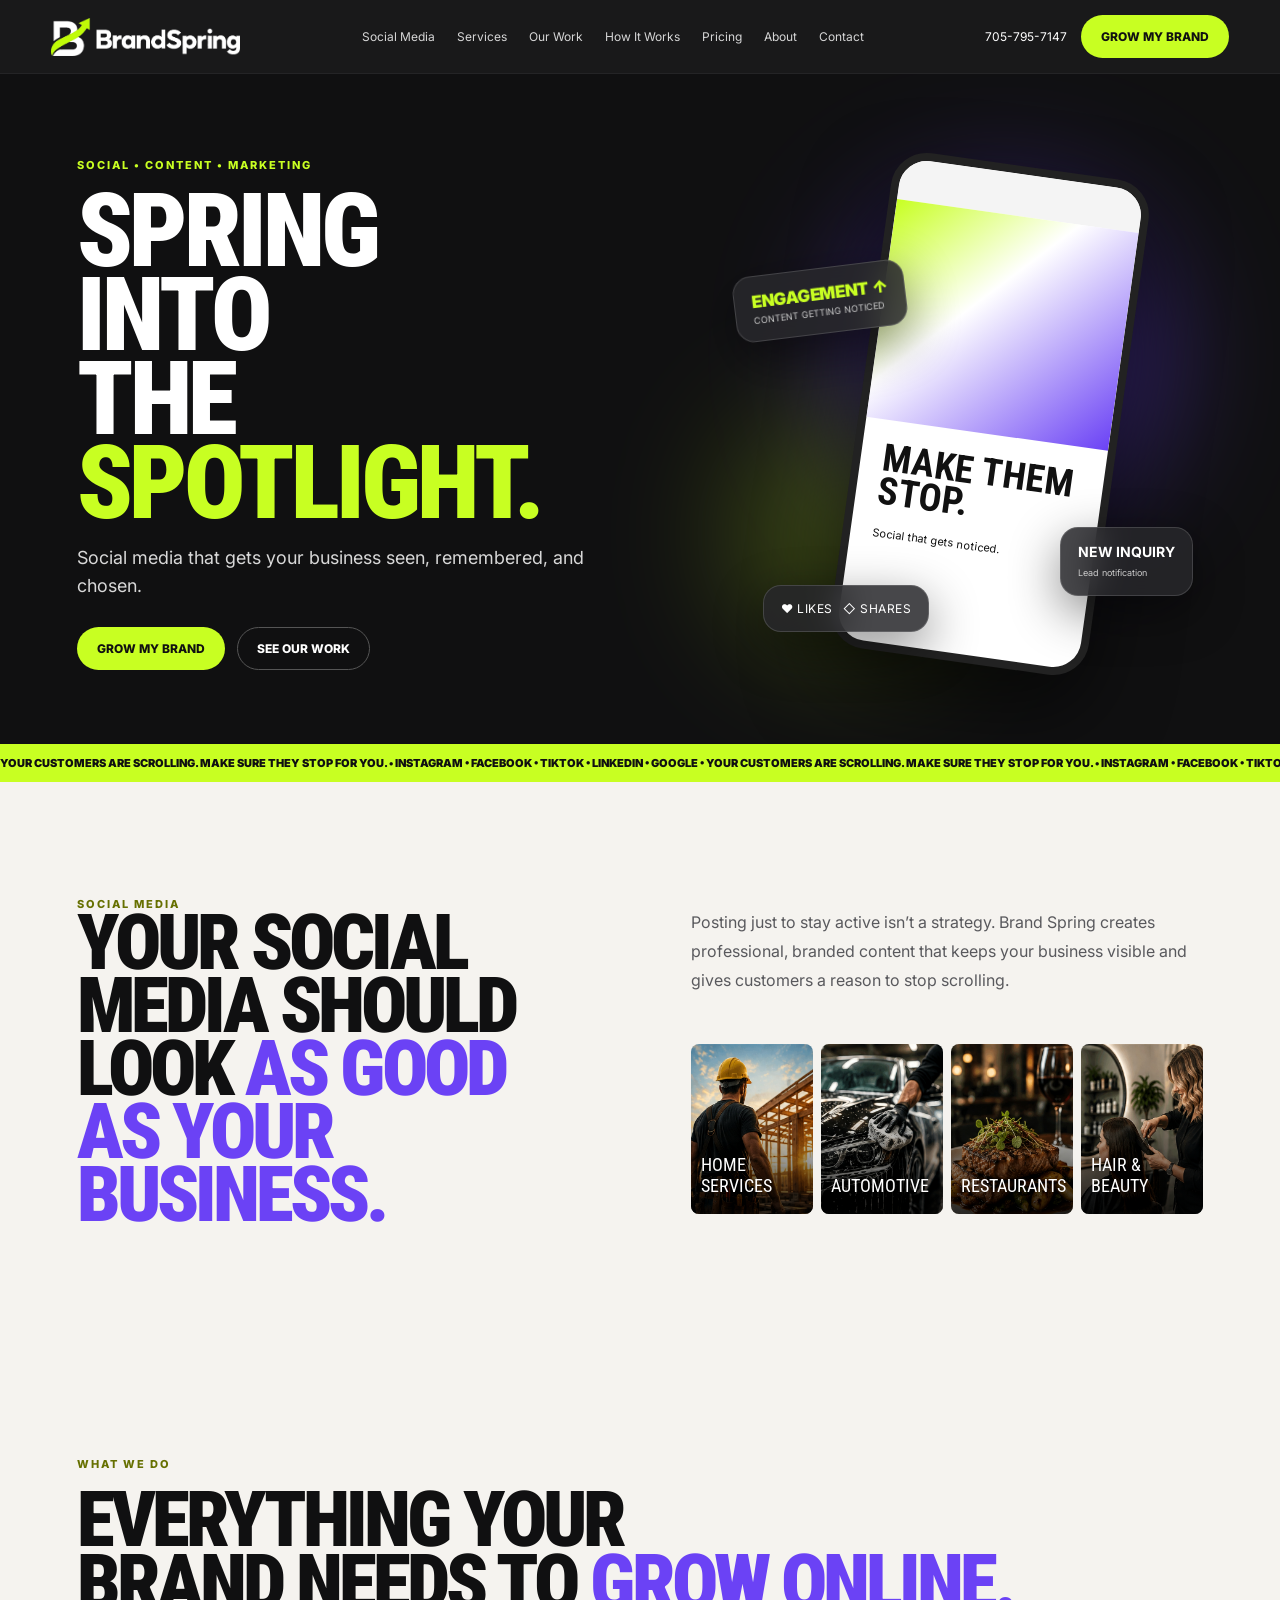
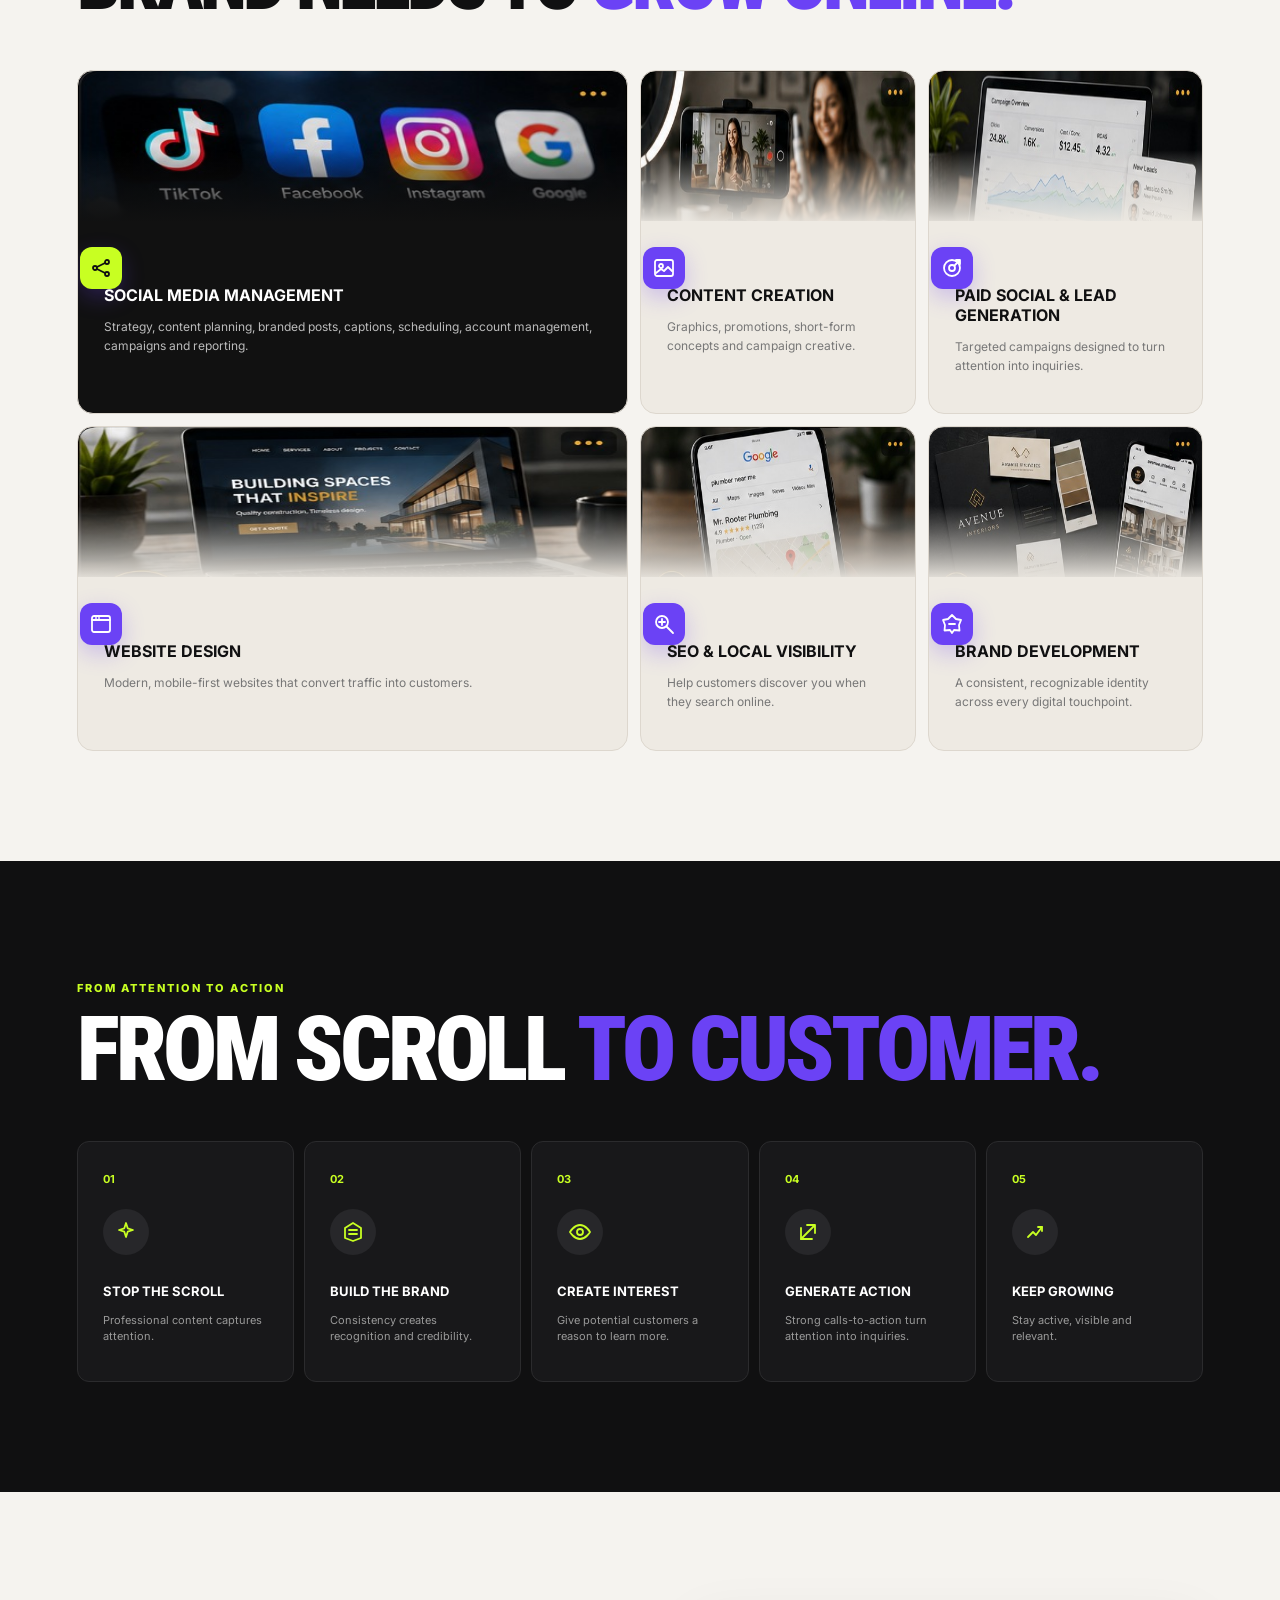
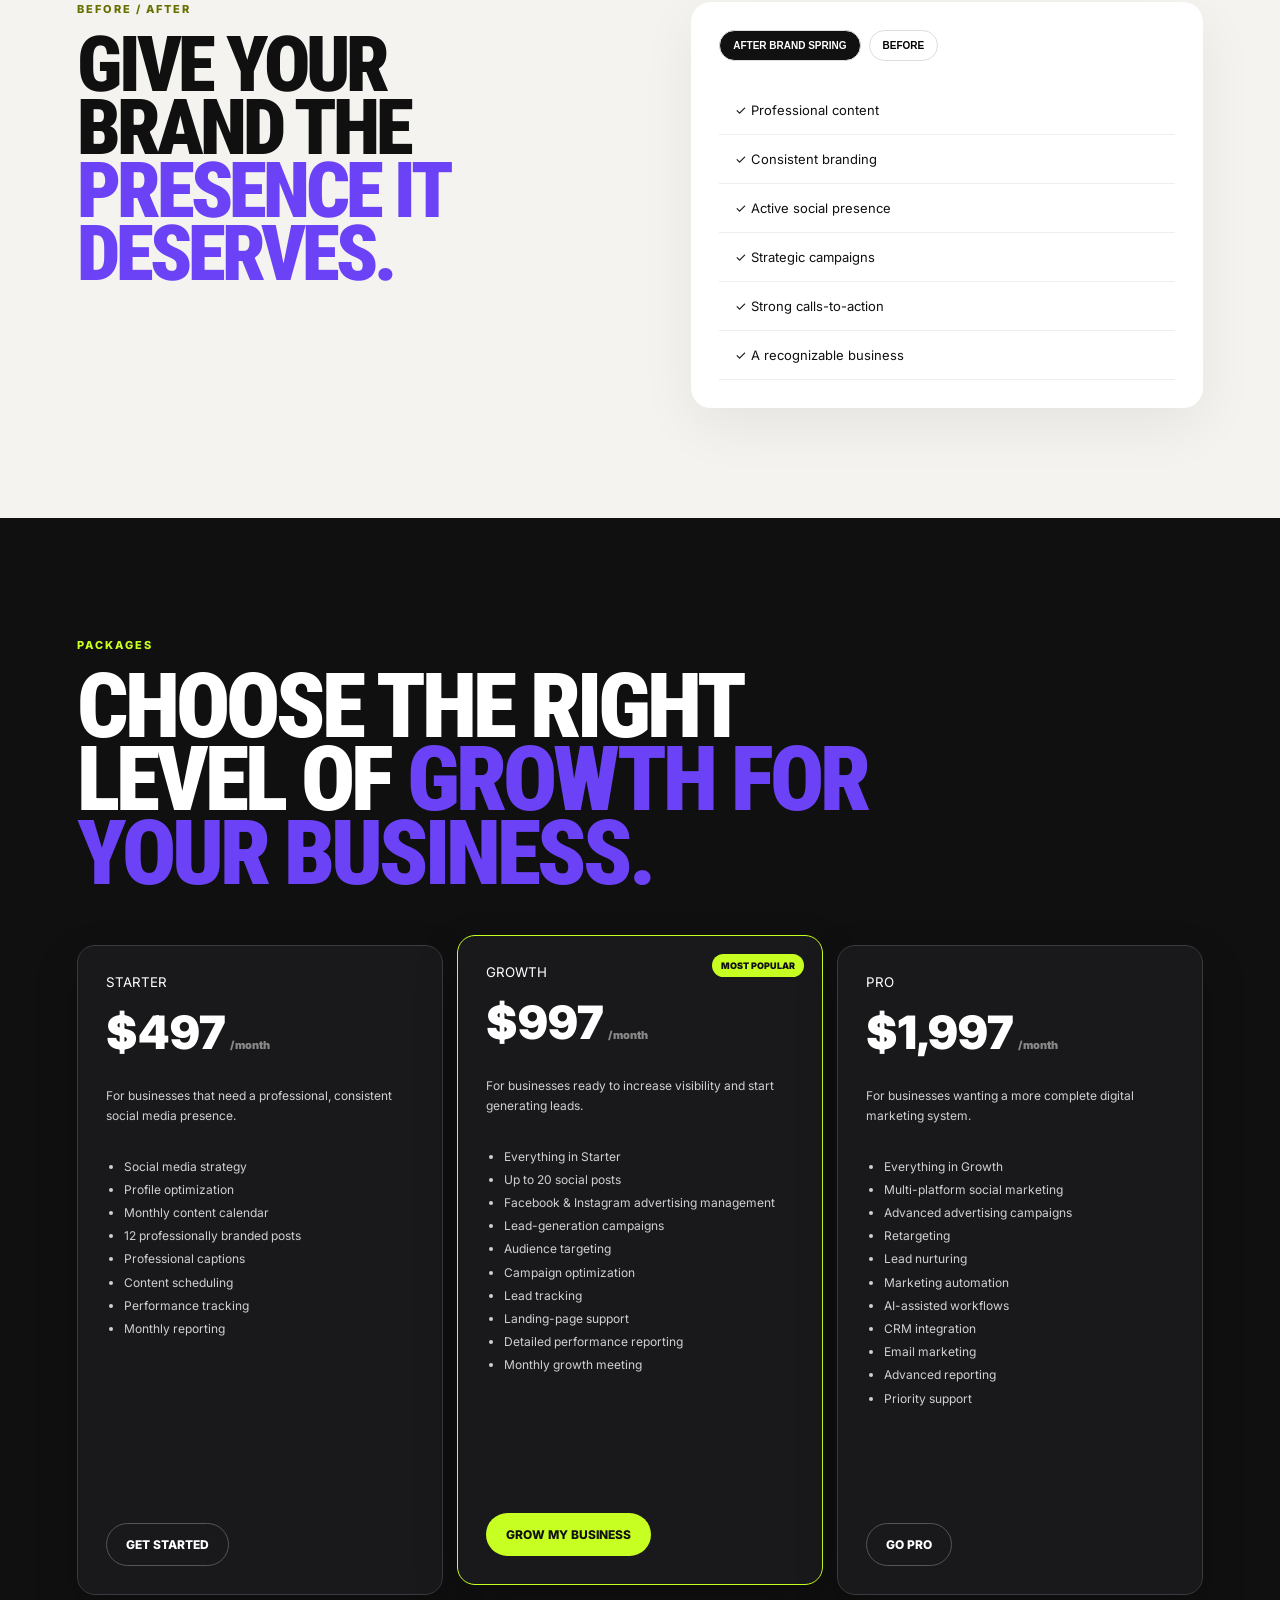
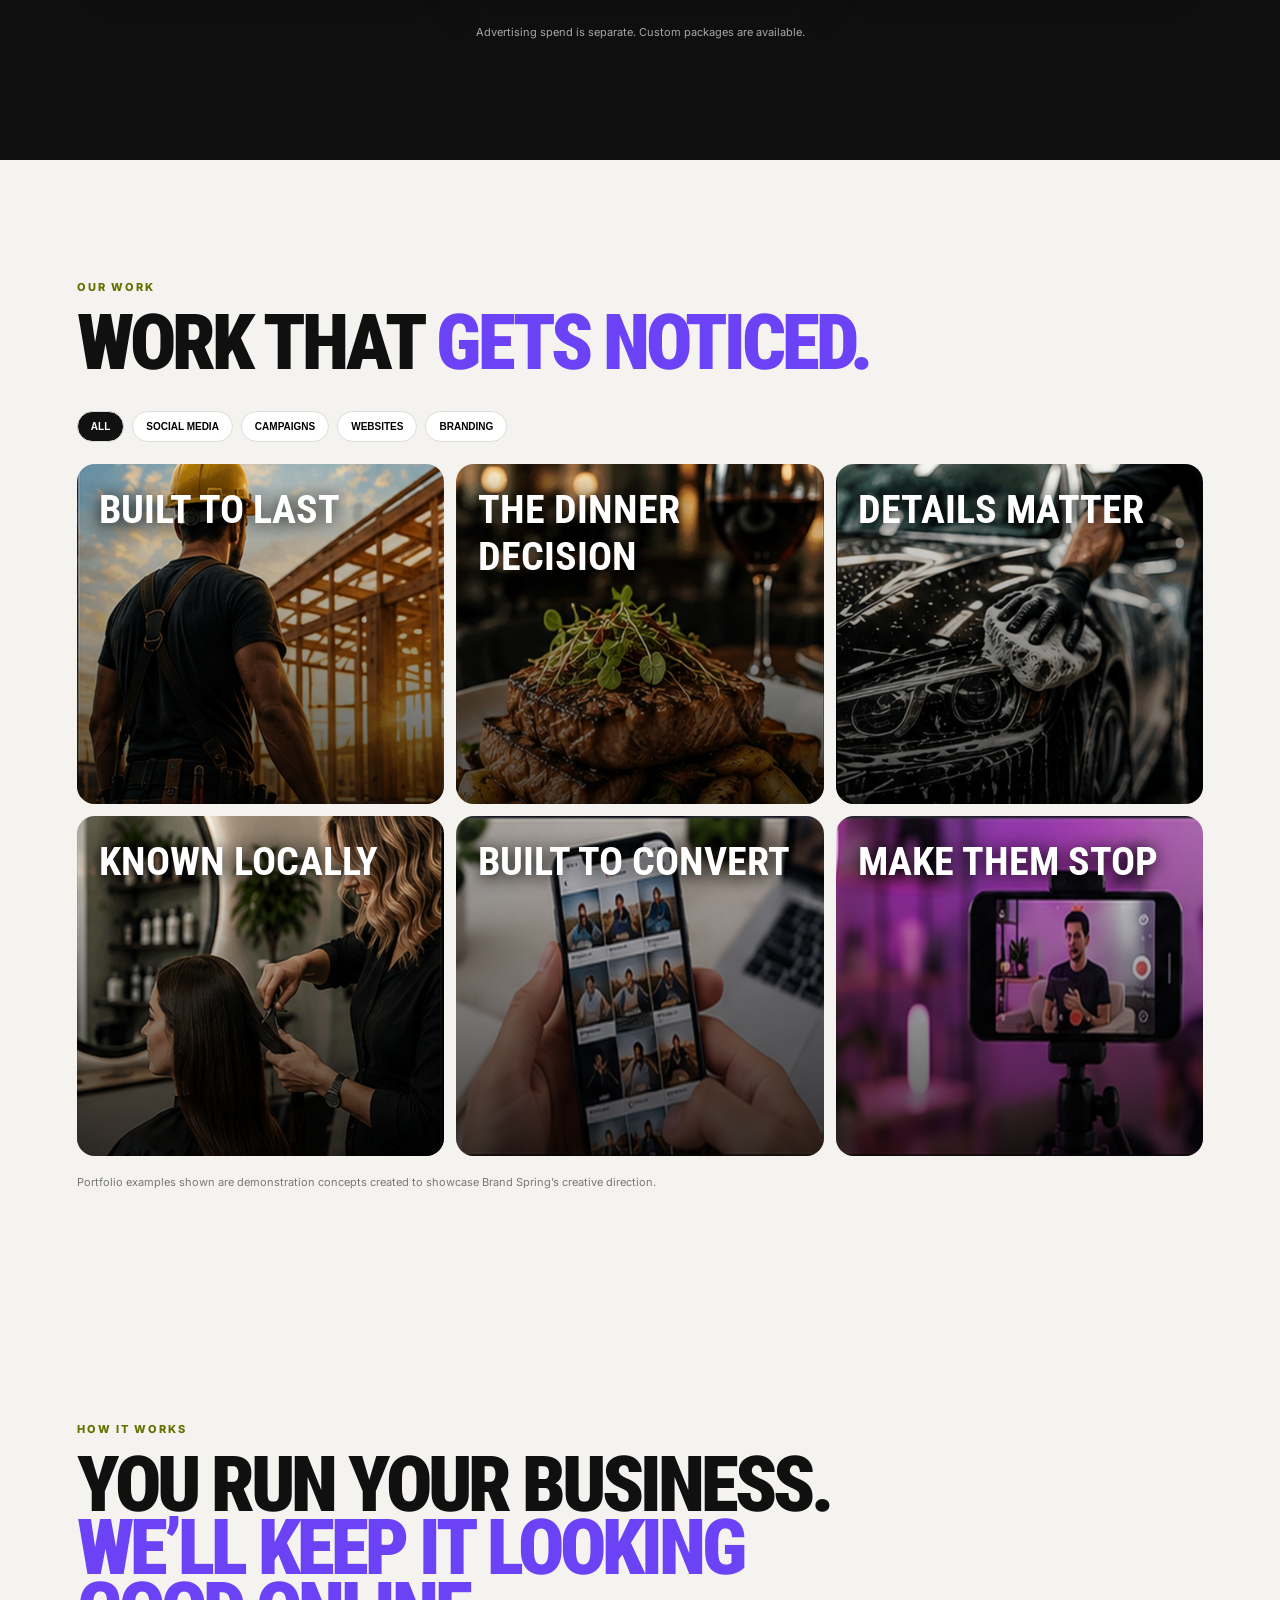
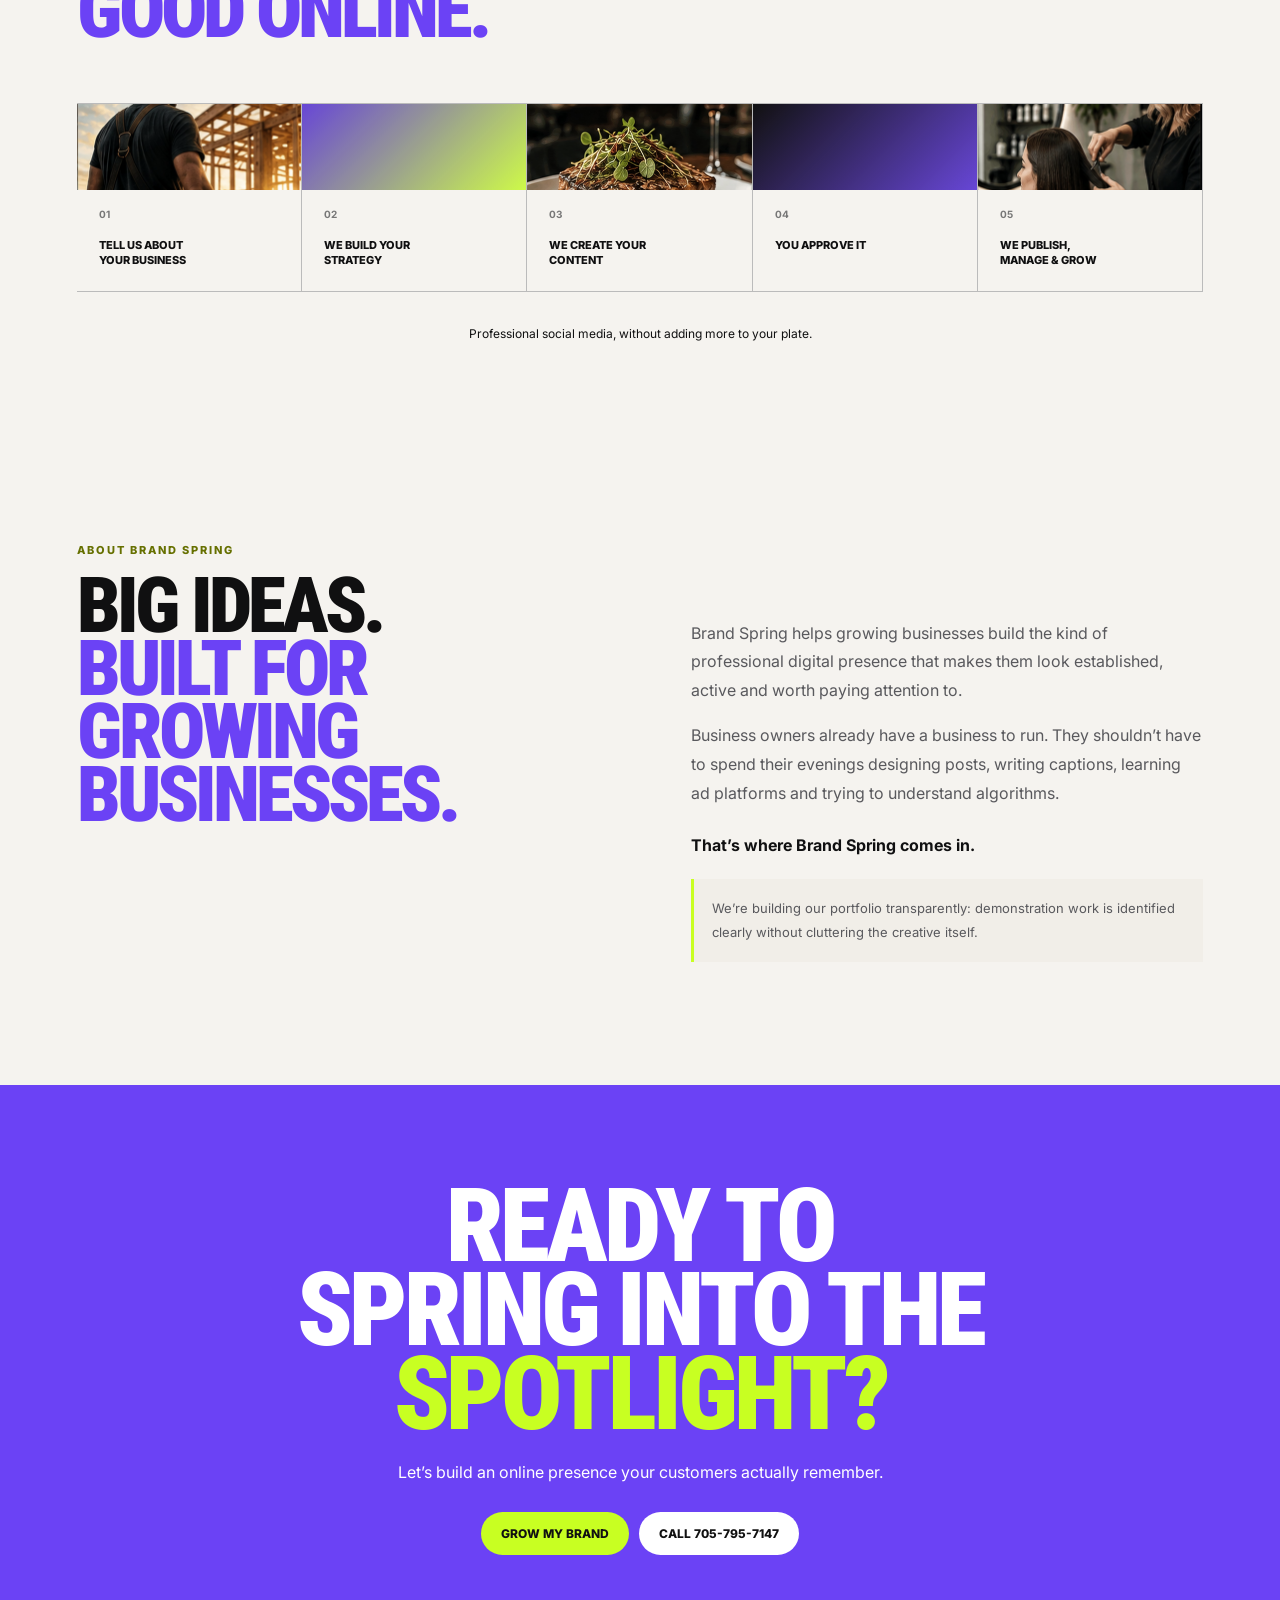
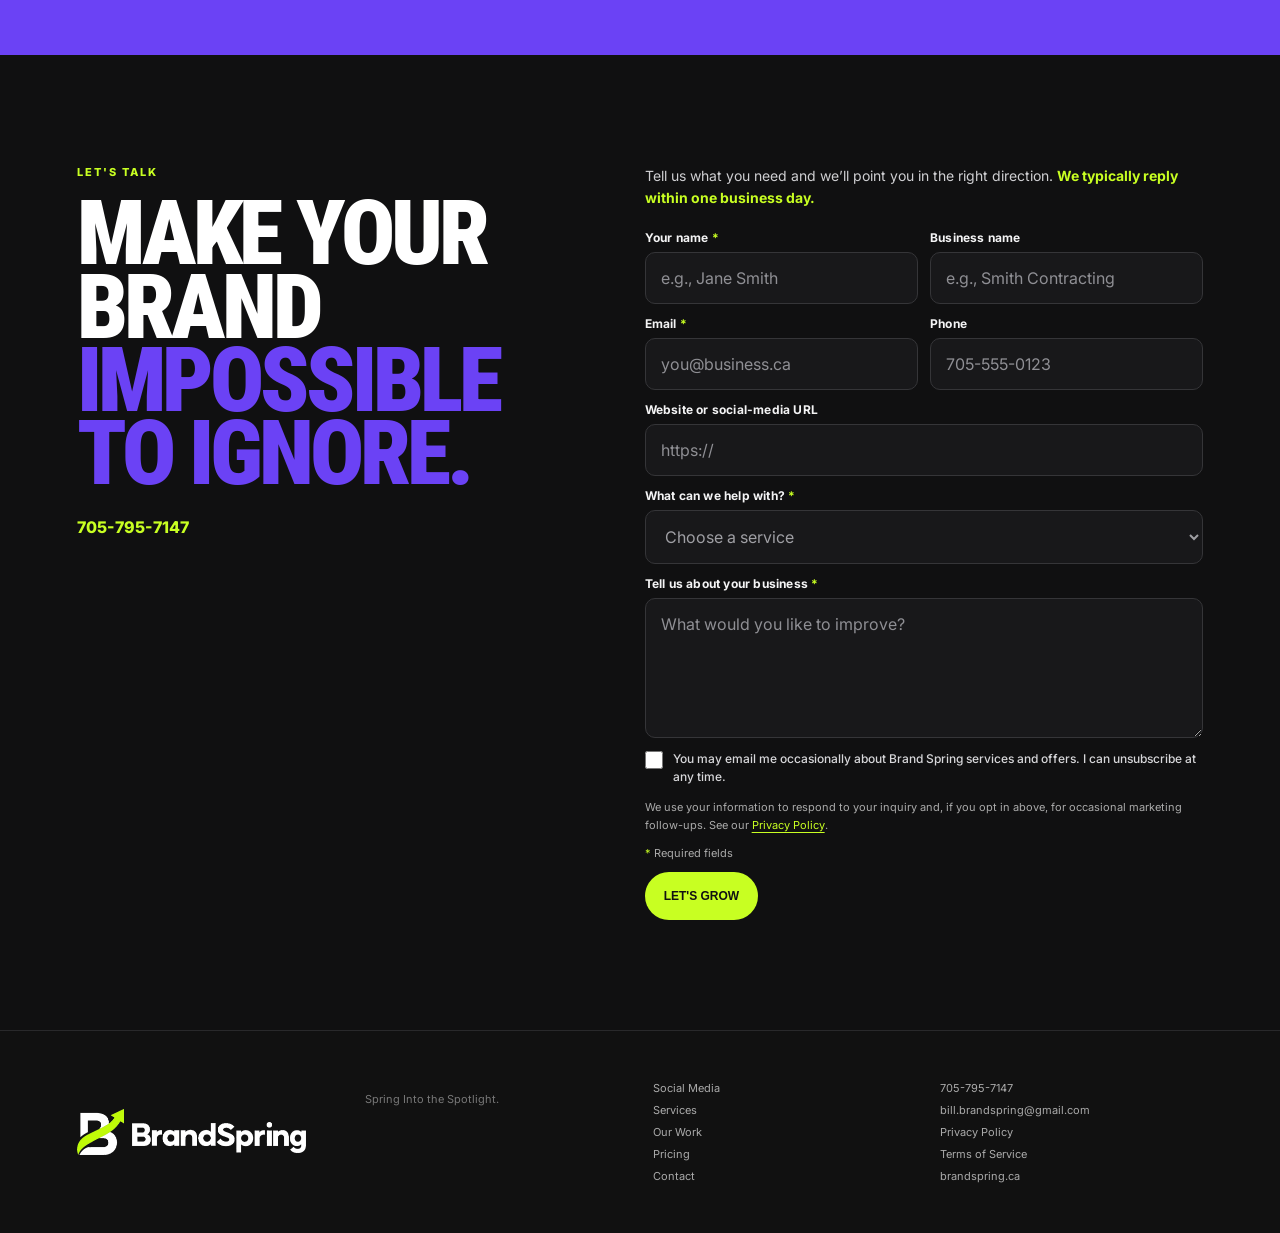
==== commit e13565f1: "Add BrandSpring terms of service" ====
--- a/index.html
+++ b/index.html
@@ -185,7 +185,7 @@
     </section>
   </main>
 
-  <footer><a class="brand logo-link" href="#top" aria-label="BrandSpring home"><img class="brand-logo footer-logo" src="images/brandspring-logo-dark.png" alt="BrandSpring" width="229" height="46" style="display:block;width:229px;max-width:100%;height:46px;object-fit:contain" loading="lazy"></a><p>Spring Into the Spotlight.</p><div><a href="#social">Social Media</a><a href="#services">Services</a><a href="#work">Our Work</a><a href="#pricing">Pricing</a><a href="#contact">Contact</a></div><div><a href="tel:17057957147">705-795-7147</a><a href="mailto:bill.brandspring@gmail.com">bill.brandspring@gmail.com</a><a href="privacy.html">Privacy Policy</a><span>brandspring.ca</span></div></footer>
+  <footer><a class="brand logo-link" href="#top" aria-label="BrandSpring home"><img class="brand-logo footer-logo" src="images/brandspring-logo-dark.png" alt="BrandSpring" width="229" height="46" style="display:block;width:229px;max-width:100%;height:46px;object-fit:contain" loading="lazy"></a><p>Spring Into the Spotlight.</p><div><a href="#social">Social Media</a><a href="#services">Services</a><a href="#work">Our Work</a><a href="#pricing">Pricing</a><a href="#contact">Contact</a></div><div><a href="tel:17057957147">705-795-7147</a><a href="mailto:bill.brandspring@gmail.com">bill.brandspring@gmail.com</a><a href="privacy.html">Privacy Policy</a><a href="terms.html">Terms of Service</a><span>brandspring.ca</span></div></footer>
   <script src="script.js?v=7"></script>
 </body>
 </html>
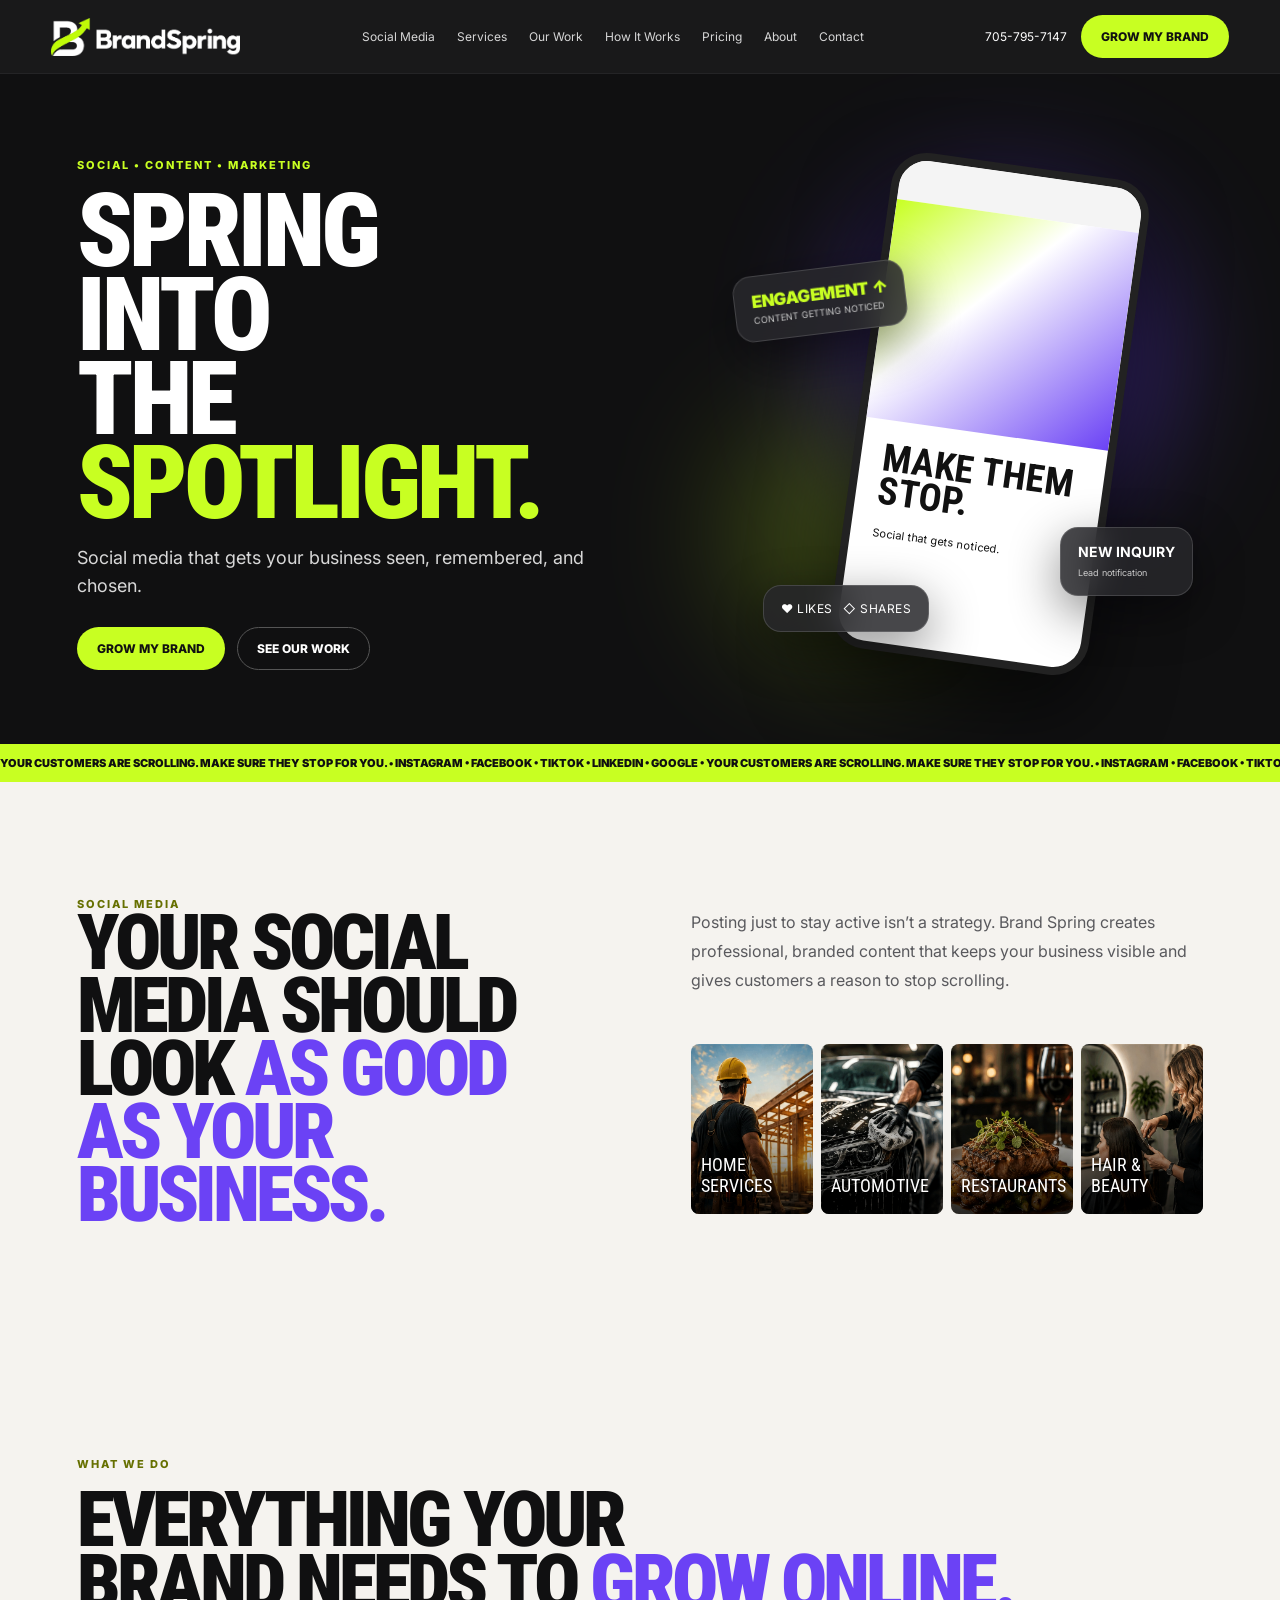
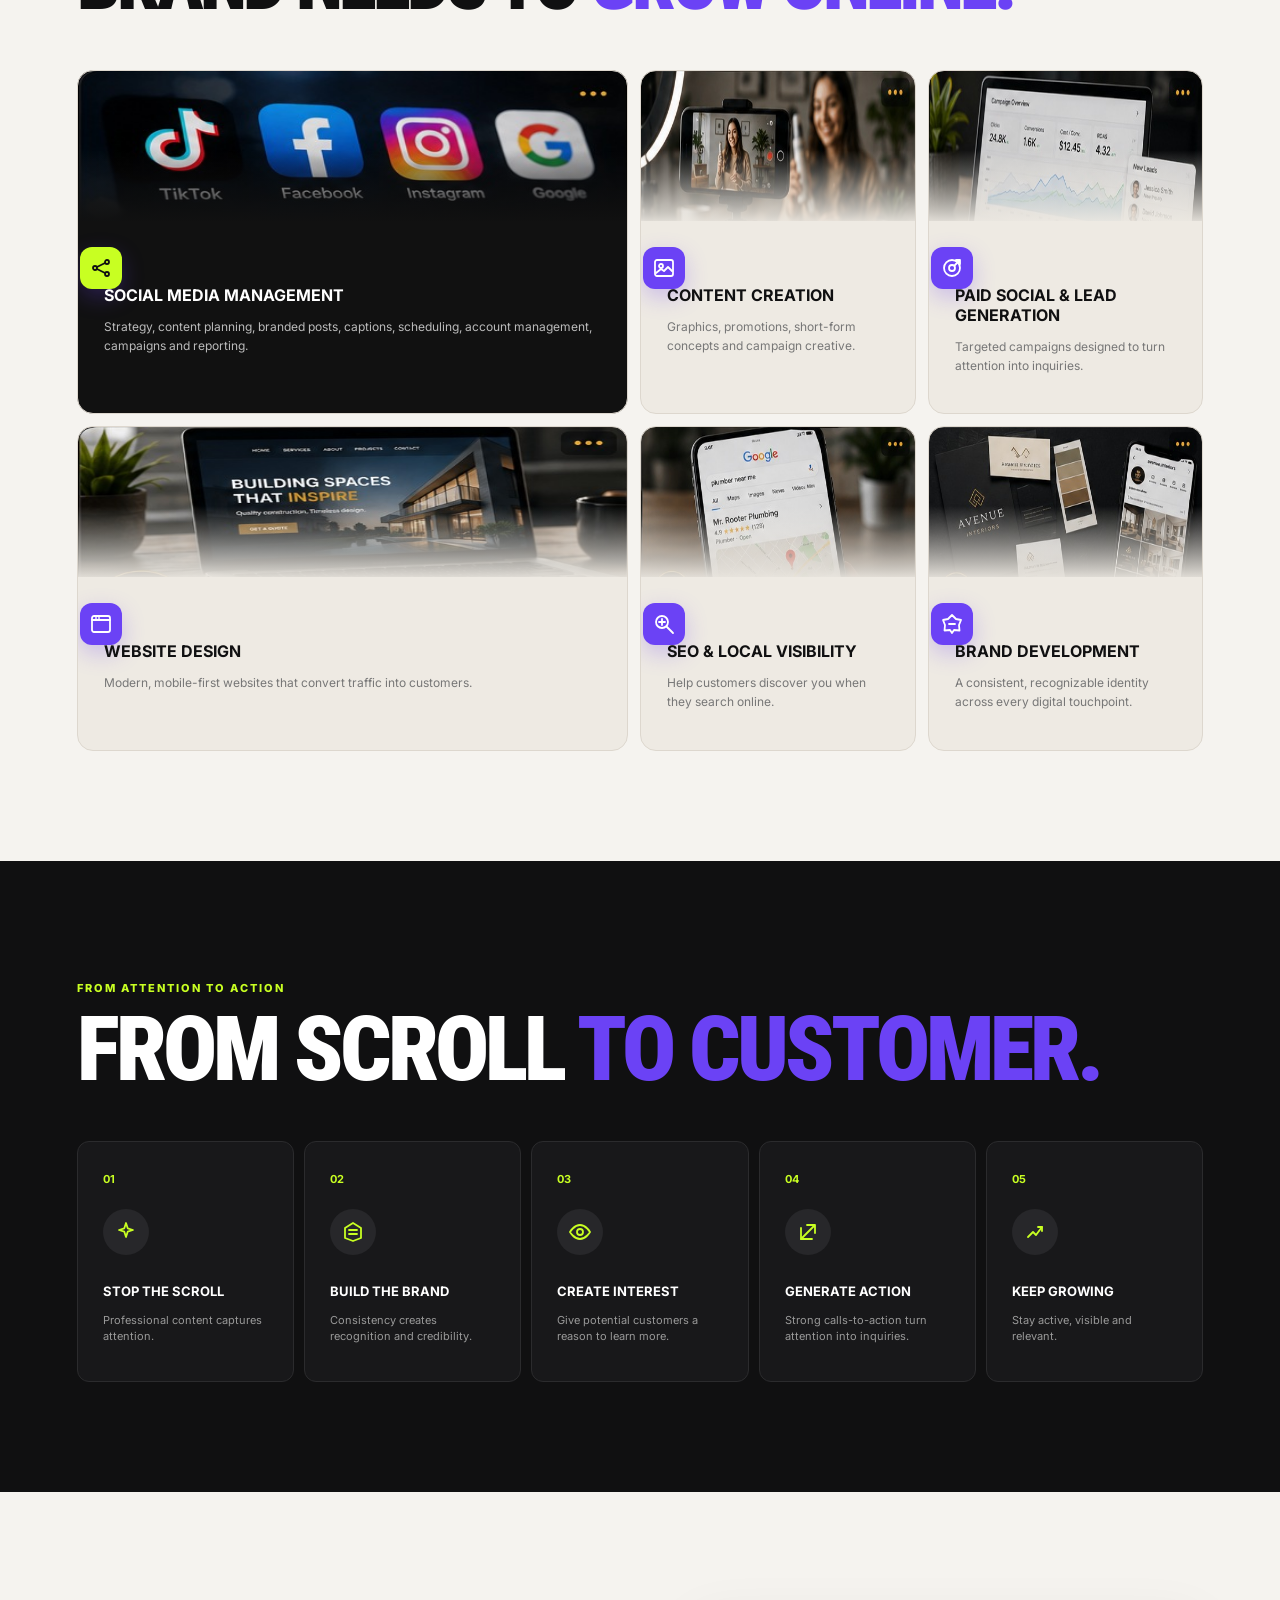
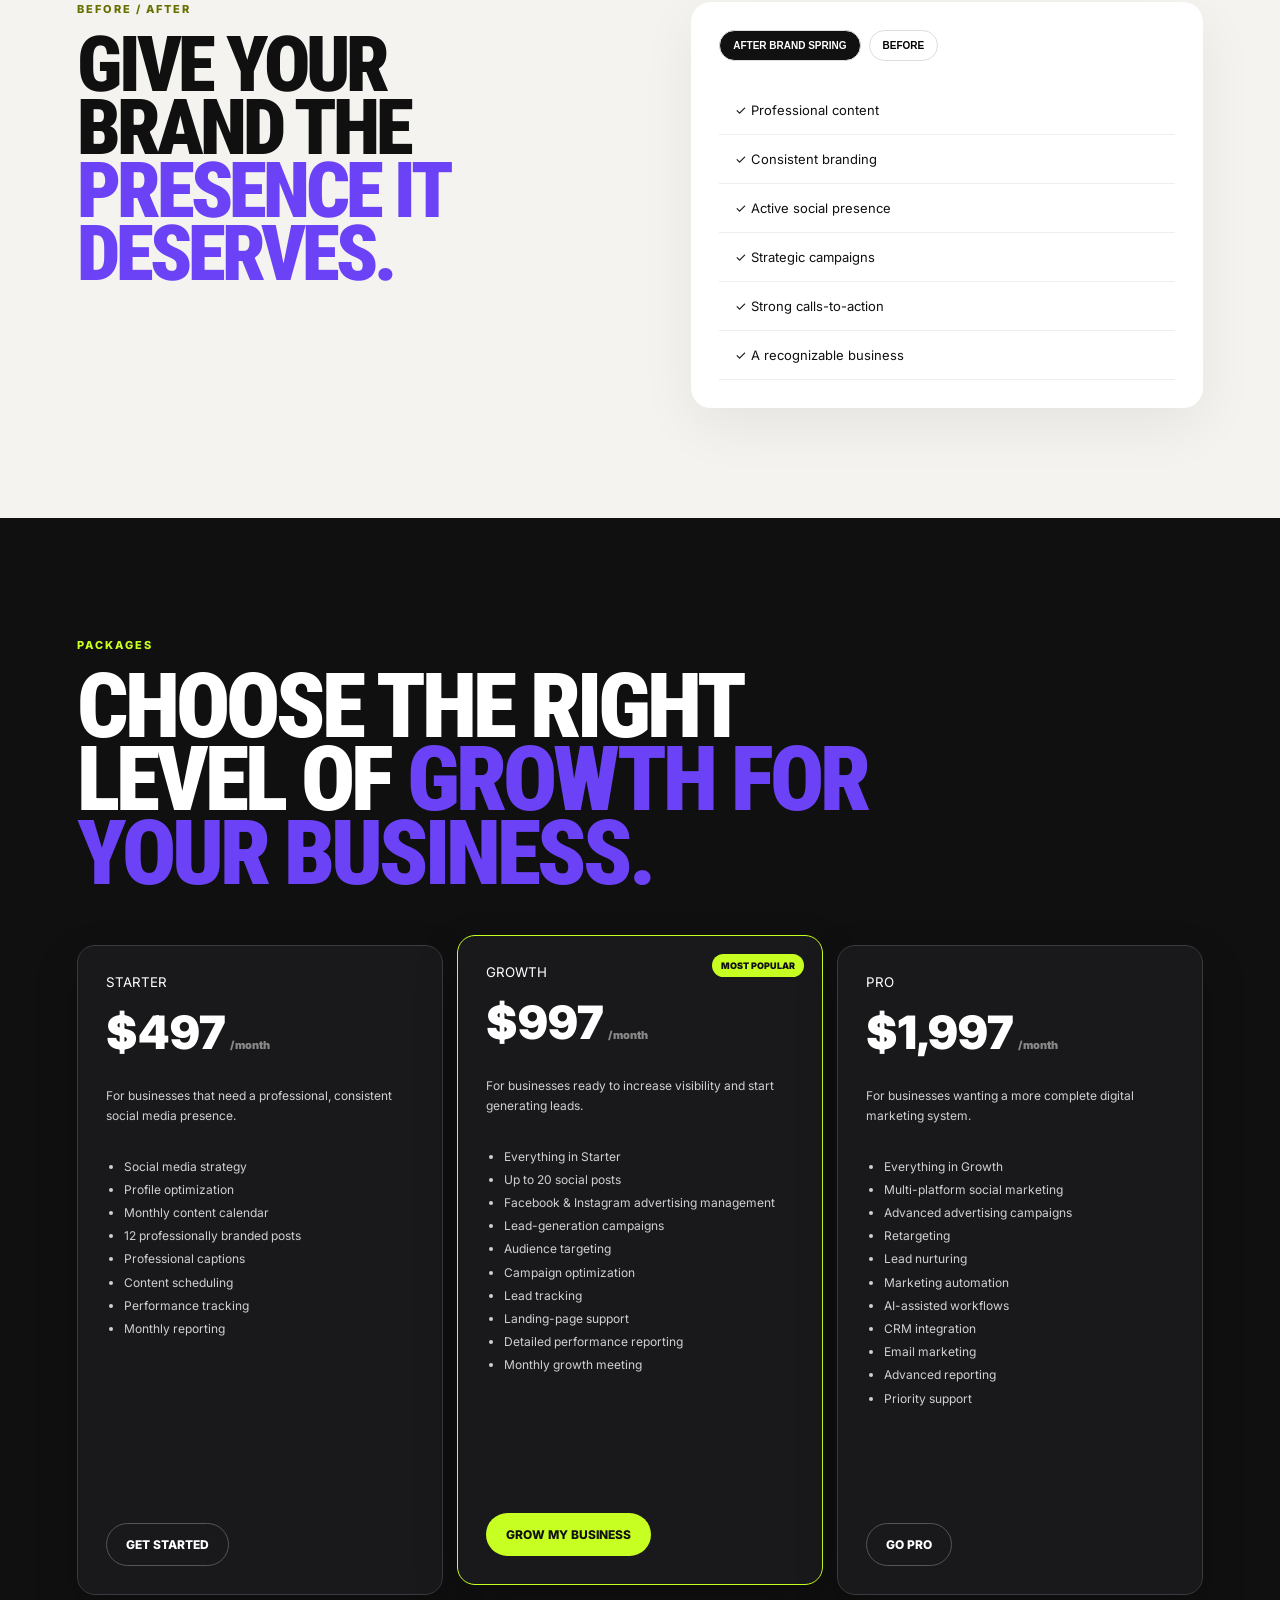
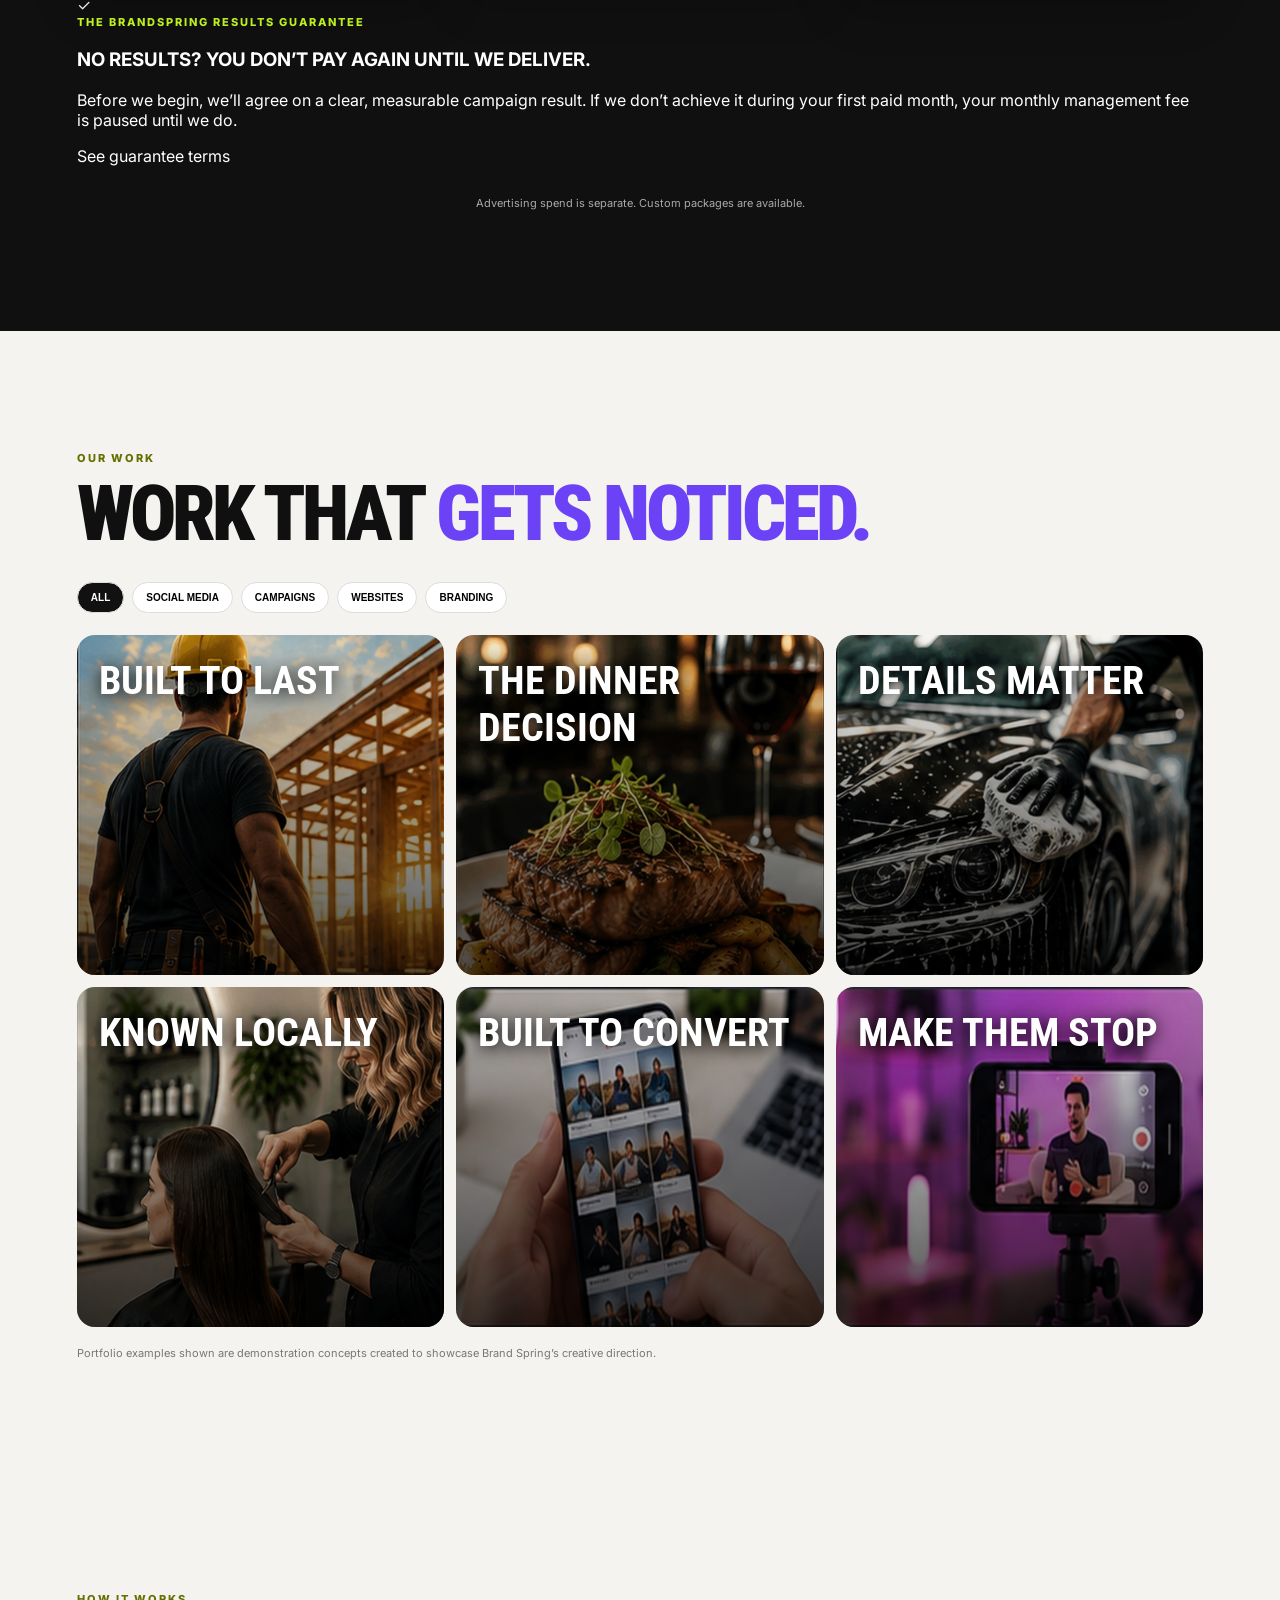
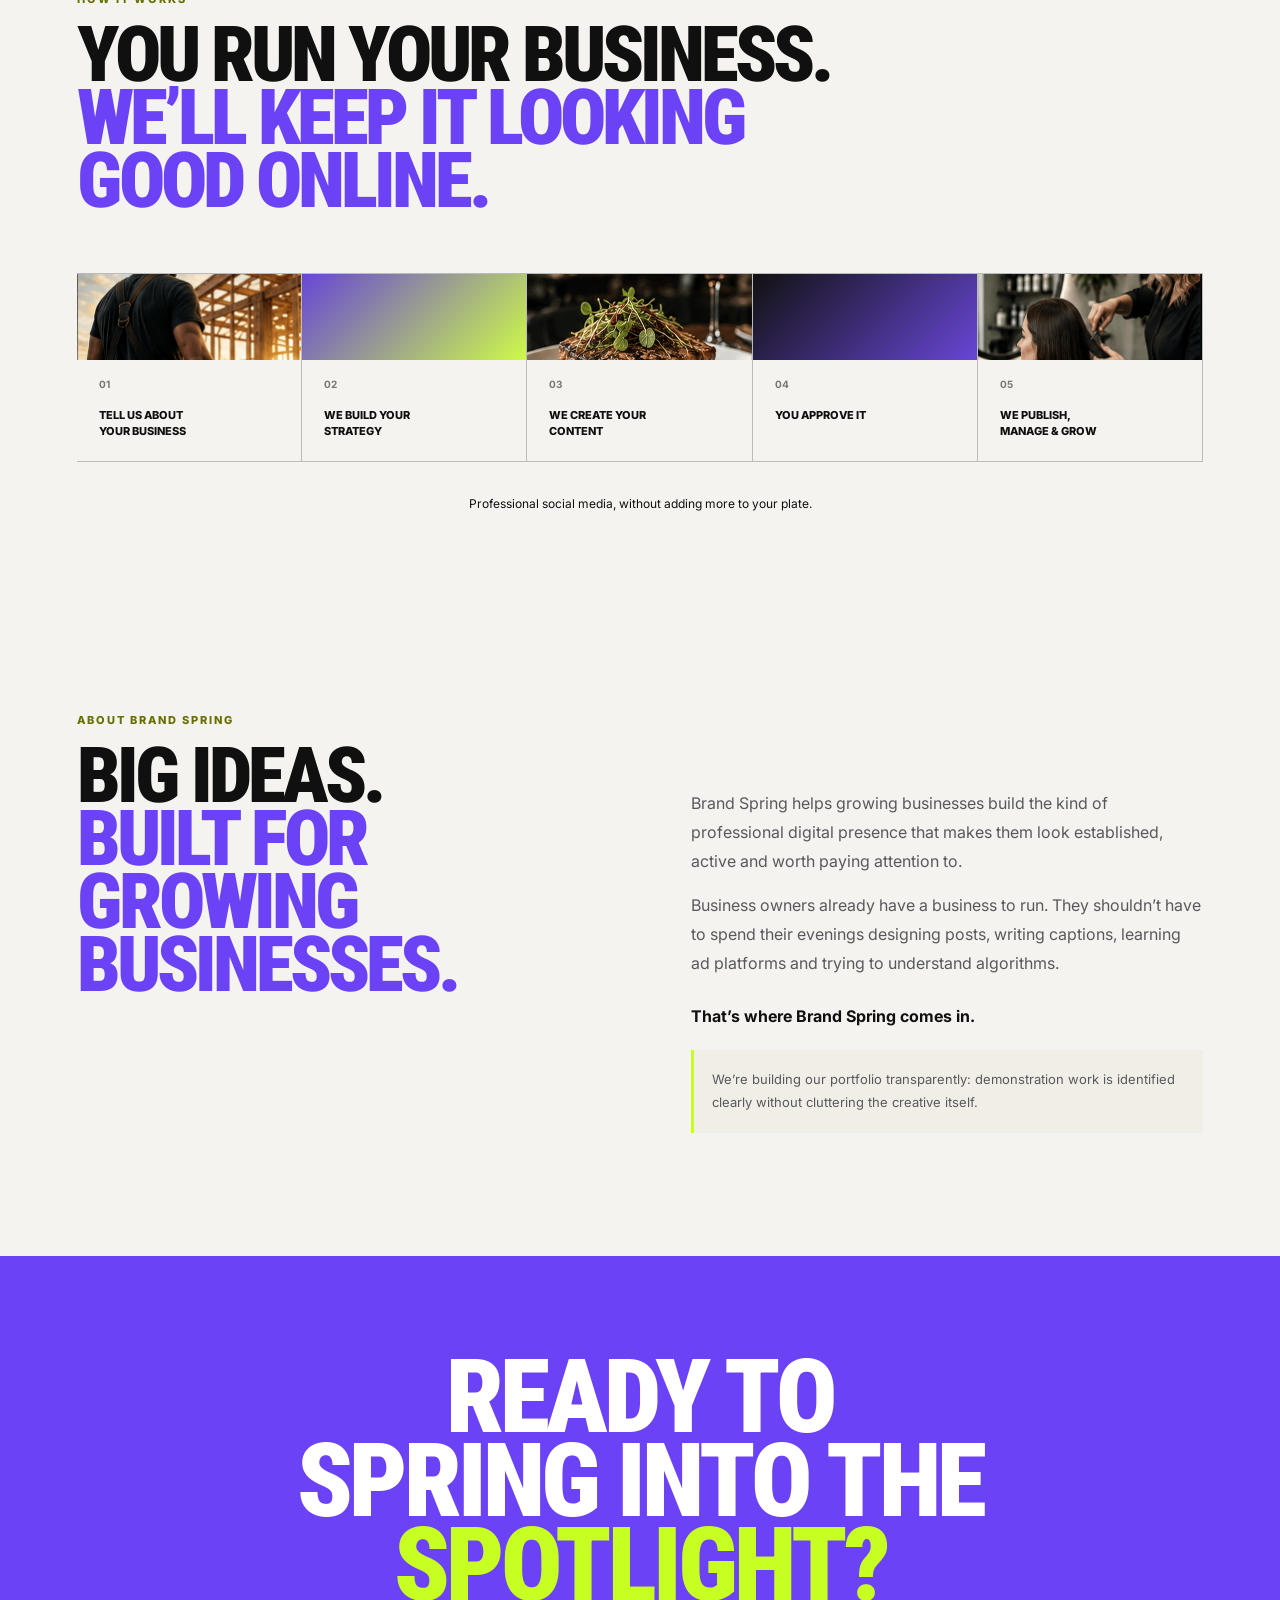
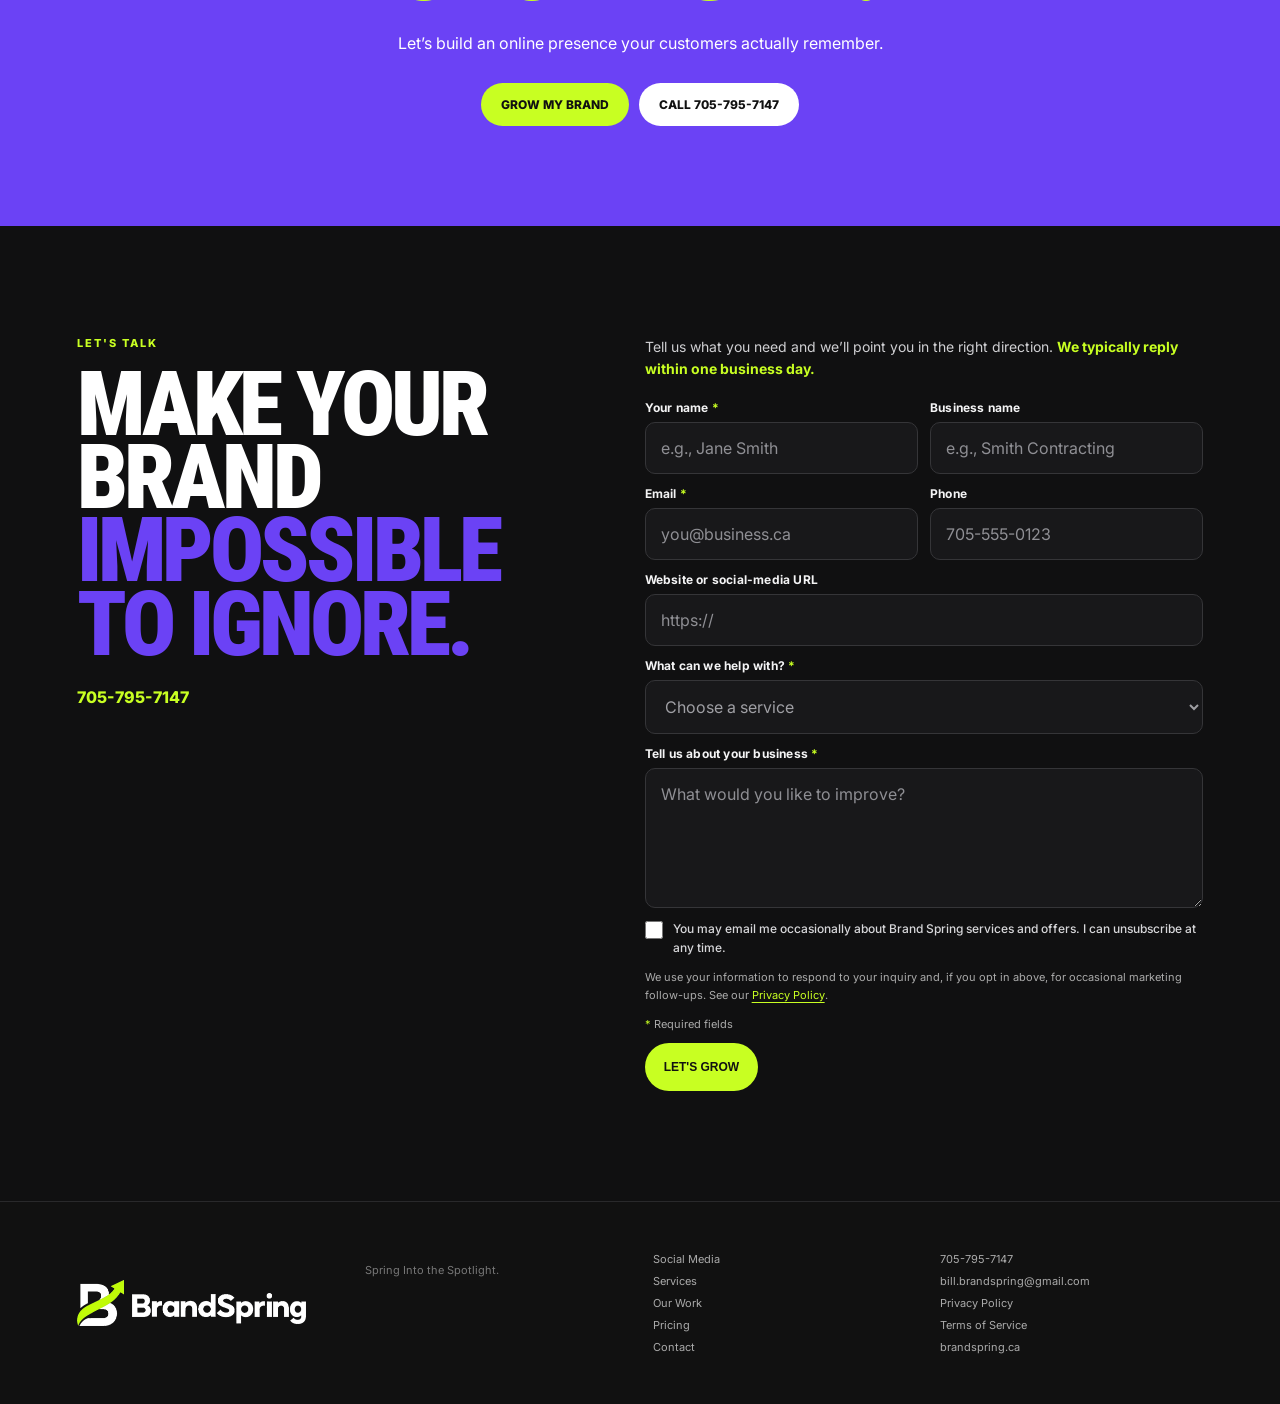
==== commit 4055ad7d: "Add BrandSpring Results Guarantee to pricing" ====
--- a/index.html
+++ b/index.html
@@ -127,7 +127,17 @@
         <article class="price-card"><small>STARTER</small><div class="price">$497<span>/month</span></div><p>For businesses that need a professional, consistent social media presence.</p><ul><li>Social media strategy</li><li>Profile optimization</li><li>Monthly content calendar</li><li>12 professionally branded posts</li><li>Professional captions</li><li>Content scheduling</li><li>Performance tracking</li><li>Monthly reporting</li></ul><a class="pill outline" href="#contact">GET STARTED</a></article>
         <article class="price-card popular"><div class="badge">MOST POPULAR</div><small>GROWTH</small><div class="price">$997<span>/month</span></div><p>For businesses ready to increase visibility and start generating leads.</p><ul><li>Everything in Starter</li><li>Up to 20 social posts</li><li>Facebook &amp; Instagram advertising management</li><li>Lead-generation campaigns</li><li>Audience targeting</li><li>Campaign optimization</li><li>Lead tracking</li><li>Landing-page support</li><li>Detailed performance reporting</li><li>Monthly growth meeting</li></ul><a class="pill lime" href="#contact">GROW MY BUSINESS</a></article>
         <article class="price-card"><small>PRO</small><div class="price">$1,997<span>/month</span></div><p>For businesses wanting a more complete digital marketing system.</p><ul><li>Everything in Growth</li><li>Multi-platform social marketing</li><li>Advanced advertising campaigns</li><li>Retargeting</li><li>Lead nurturing</li><li>Marketing automation</li><li>AI-assisted workflows</li><li>CRM integration</li><li>Email marketing</li><li>Advanced reporting</li><li>Priority support</li></ul><a class="pill outline" href="#contact">GO PRO</a></article>
-      </div><p class="fineprint">Advertising spend is separate. Custom packages are available.</p>
+      </div>
+      <aside class="results-guarantee reveal" aria-labelledby="guarantee-title">
+        <div class="guarantee-mark" aria-hidden="true">✓</div>
+        <div>
+          <div class="eyebrow">THE BRANDSPRING RESULTS GUARANTEE</div>
+          <h3 id="guarantee-title">NO RESULTS? YOU DON’T PAY AGAIN UNTIL WE DELIVER.</h3>
+          <p>Before we begin, we’ll agree on a clear, measurable campaign result. If we don’t achieve it during your first paid month, your monthly management fee is paused until we do.</p>
+          <a href="terms.html#results-guarantee">See guarantee terms</a>
+        </div>
+      </aside>
+      <p class="fineprint">Advertising spend is separate. Custom packages are available.</p>
     </section>
 
     <section id="work" class="work white-section">
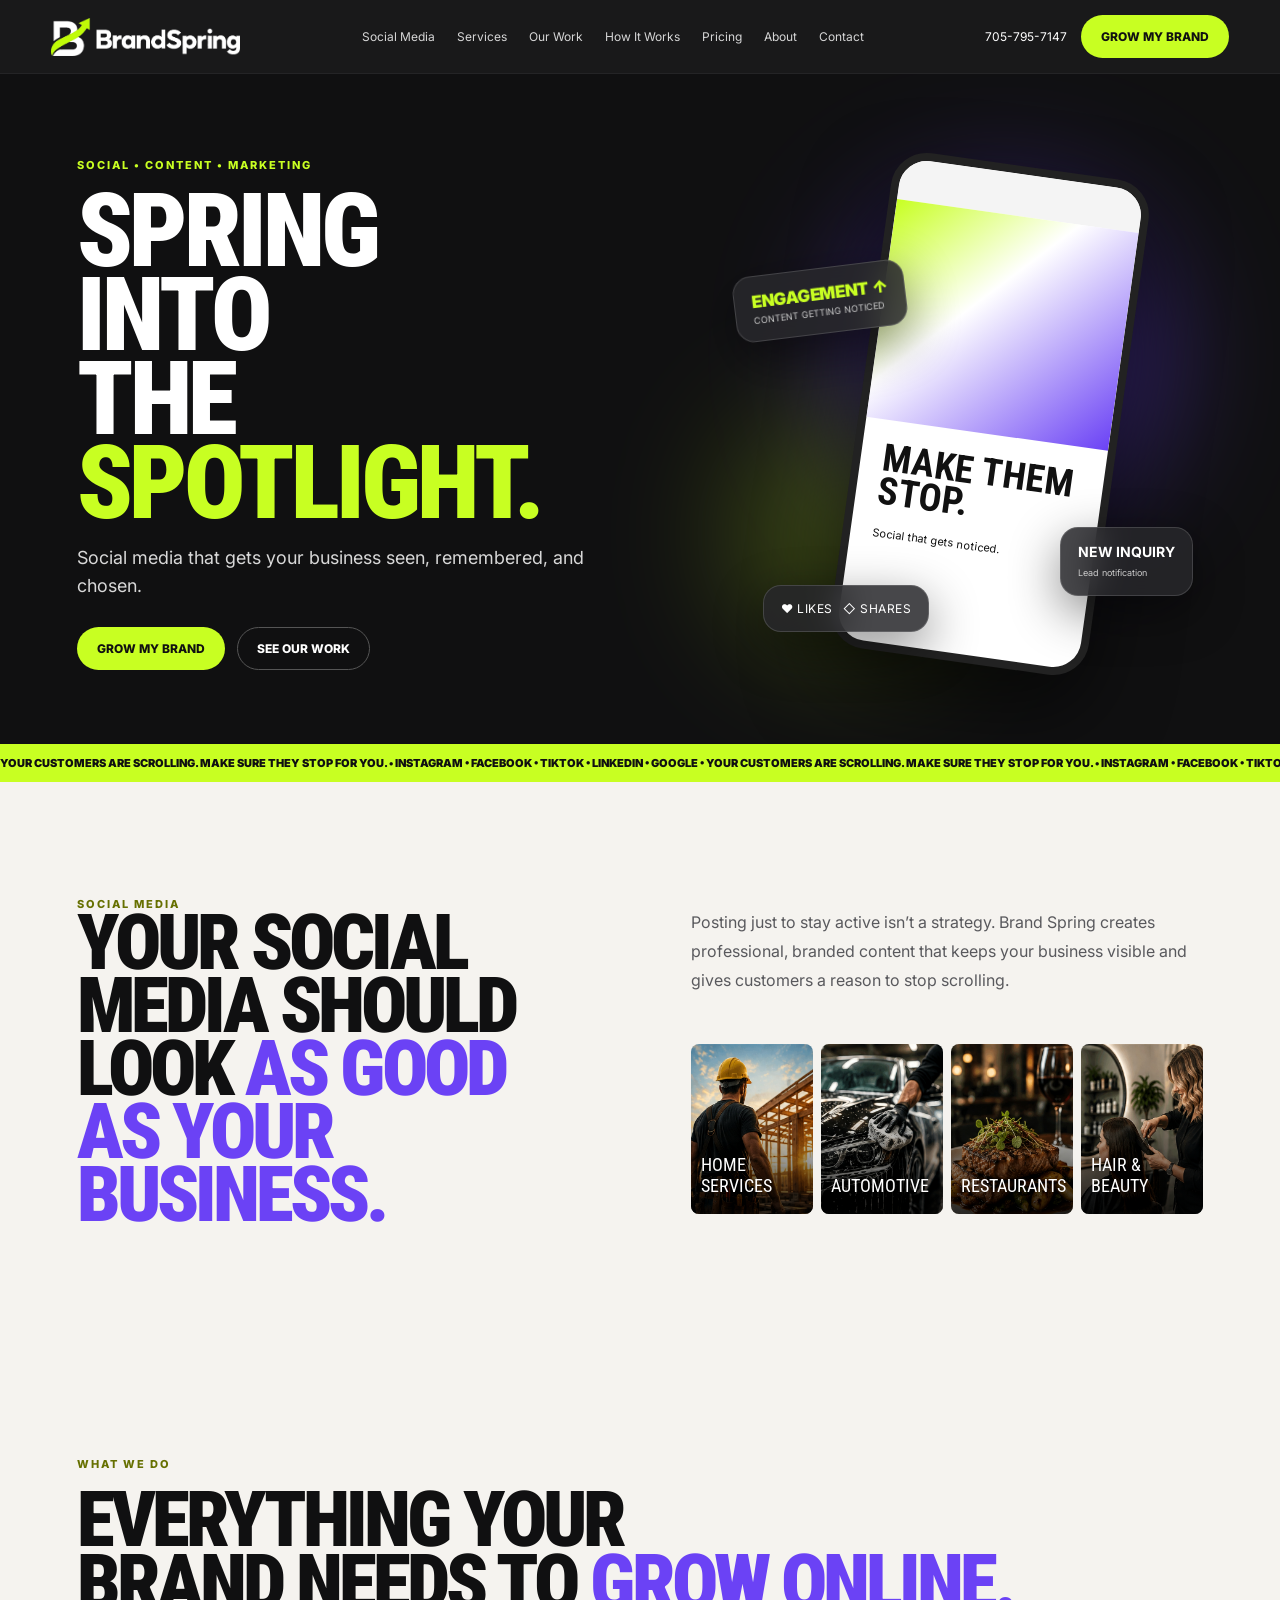
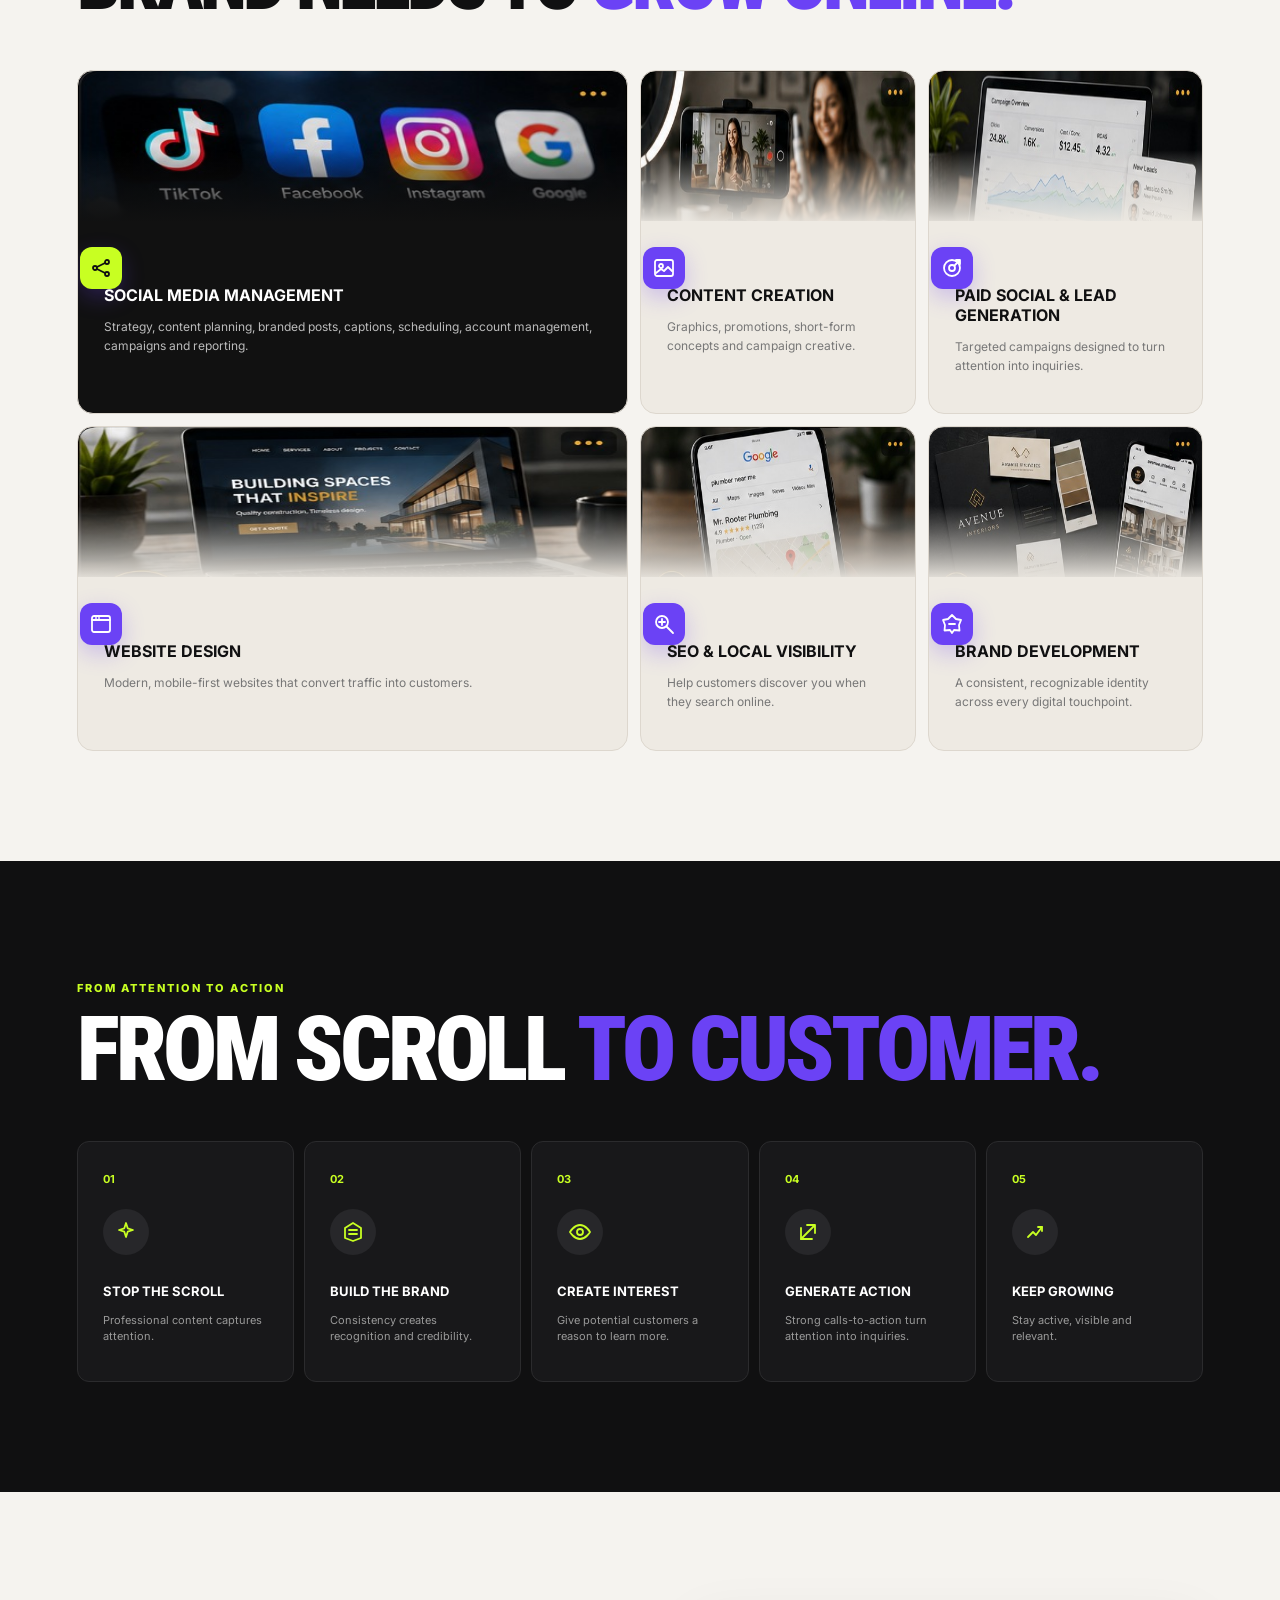
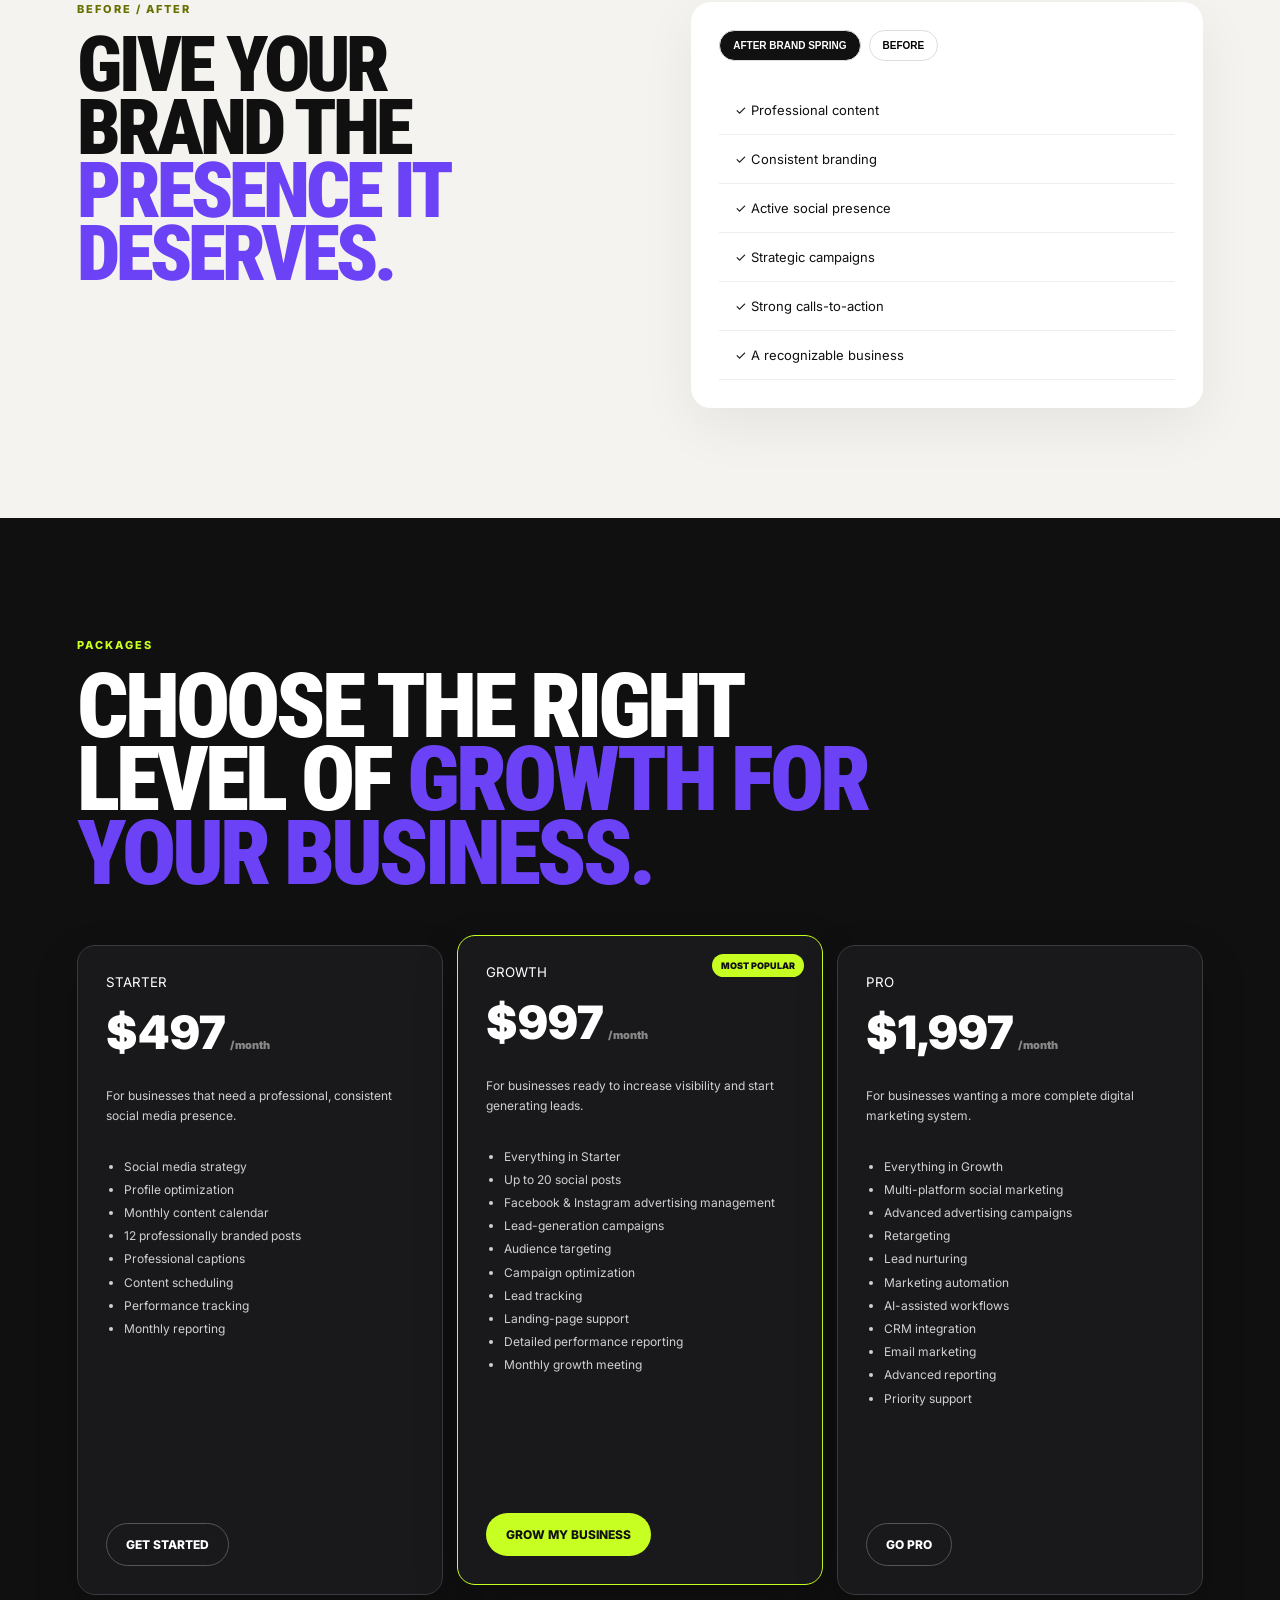
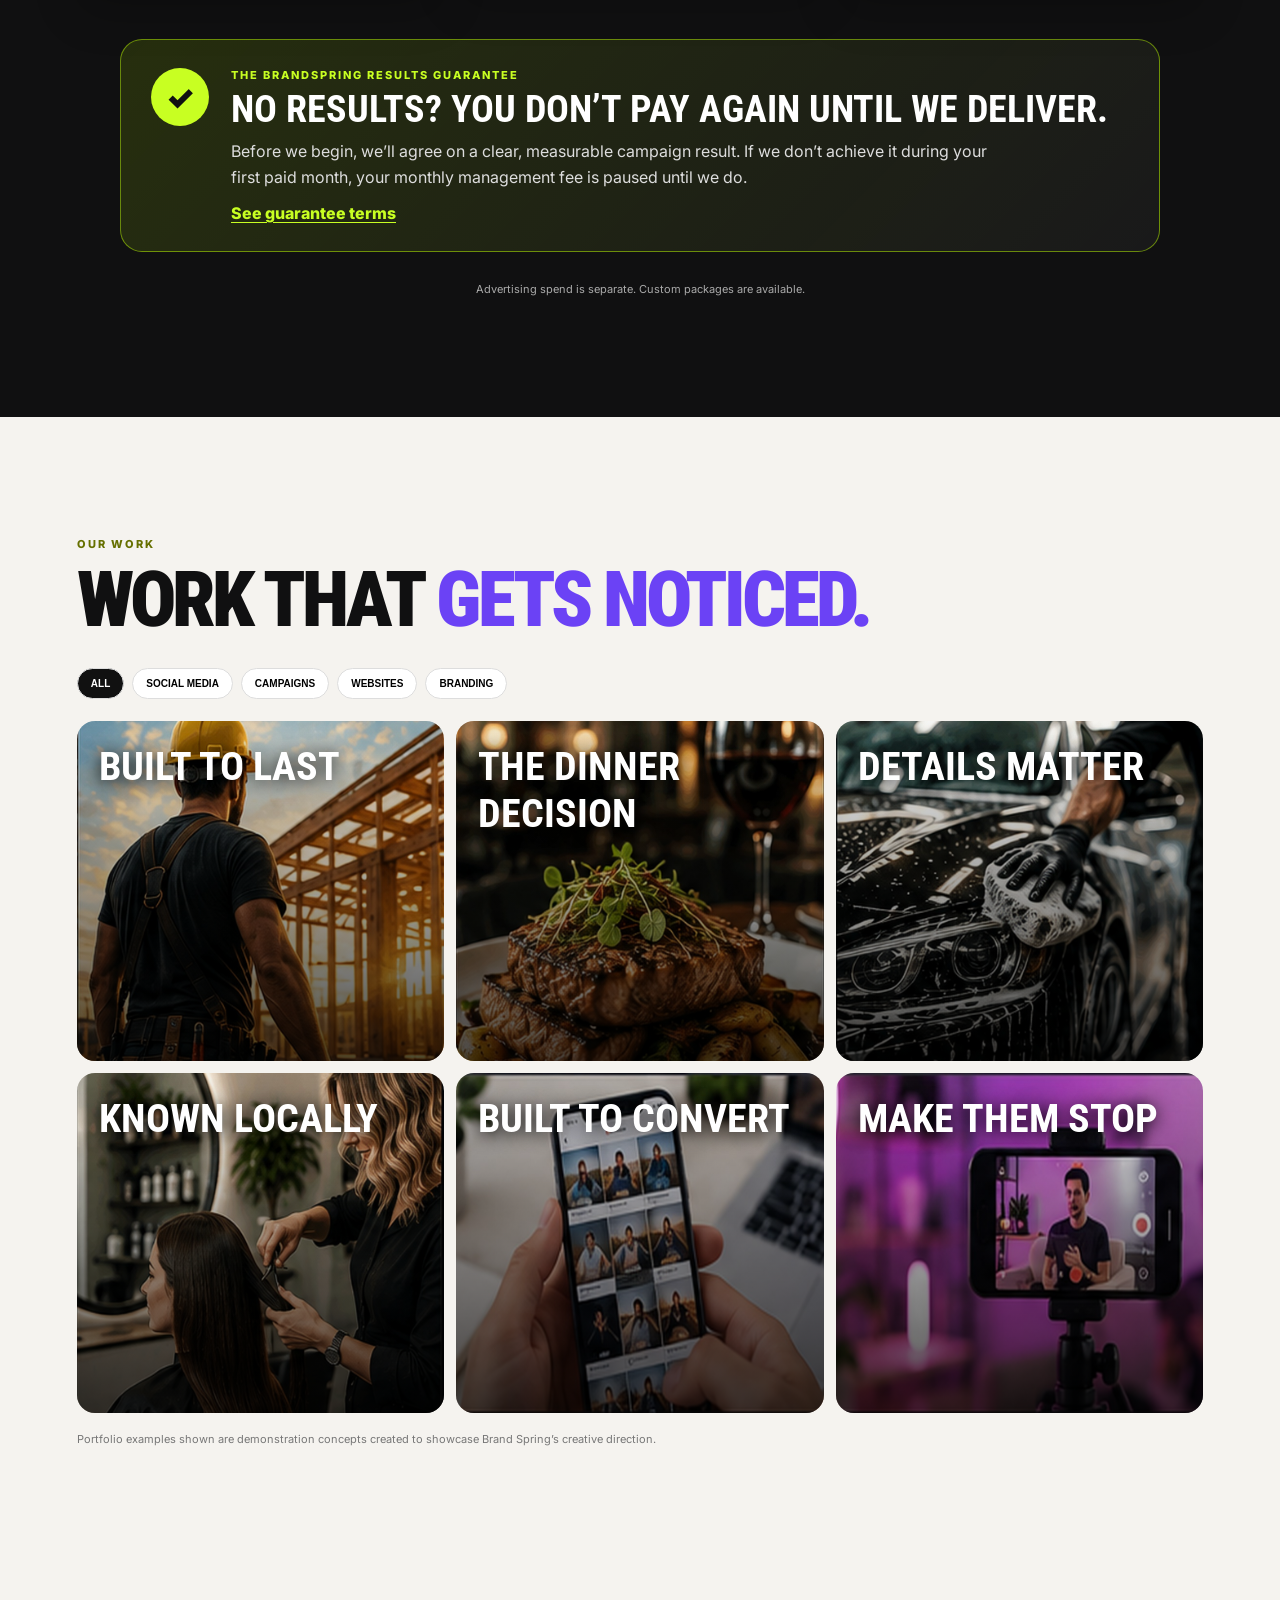
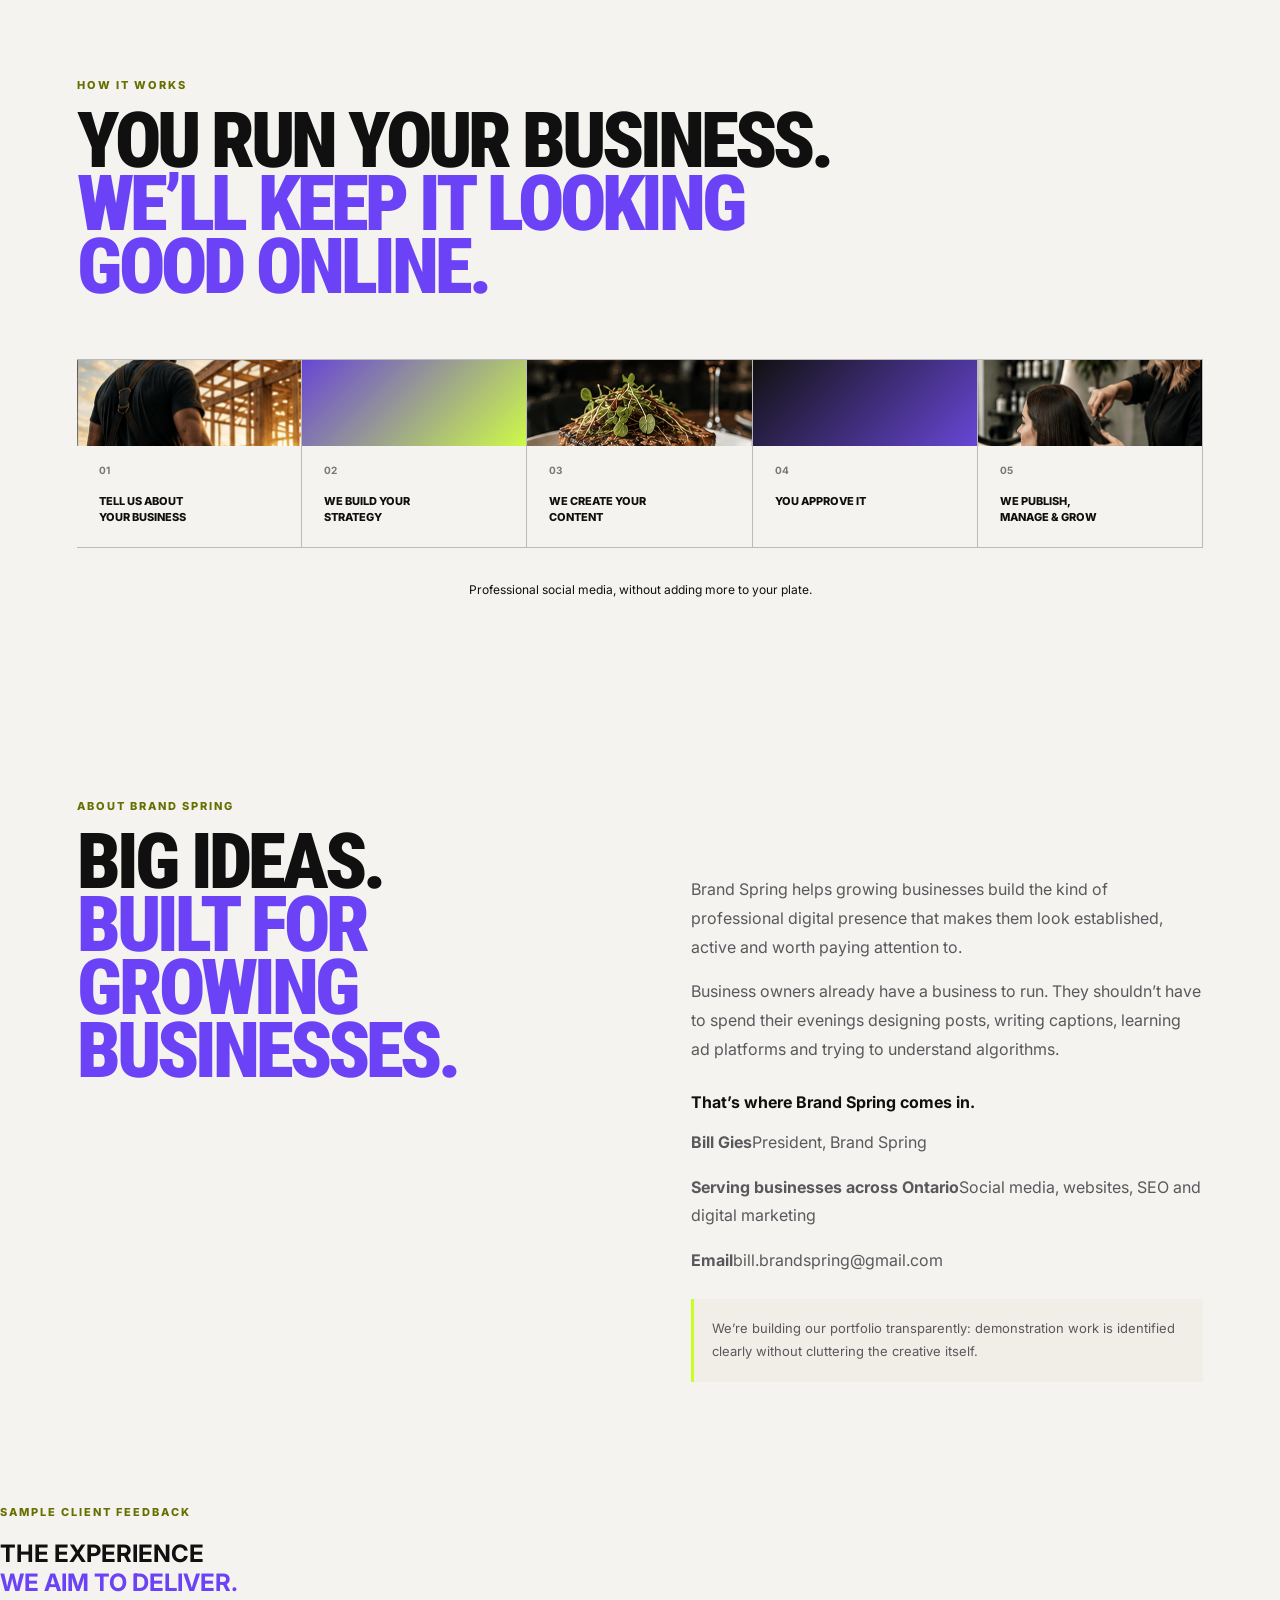
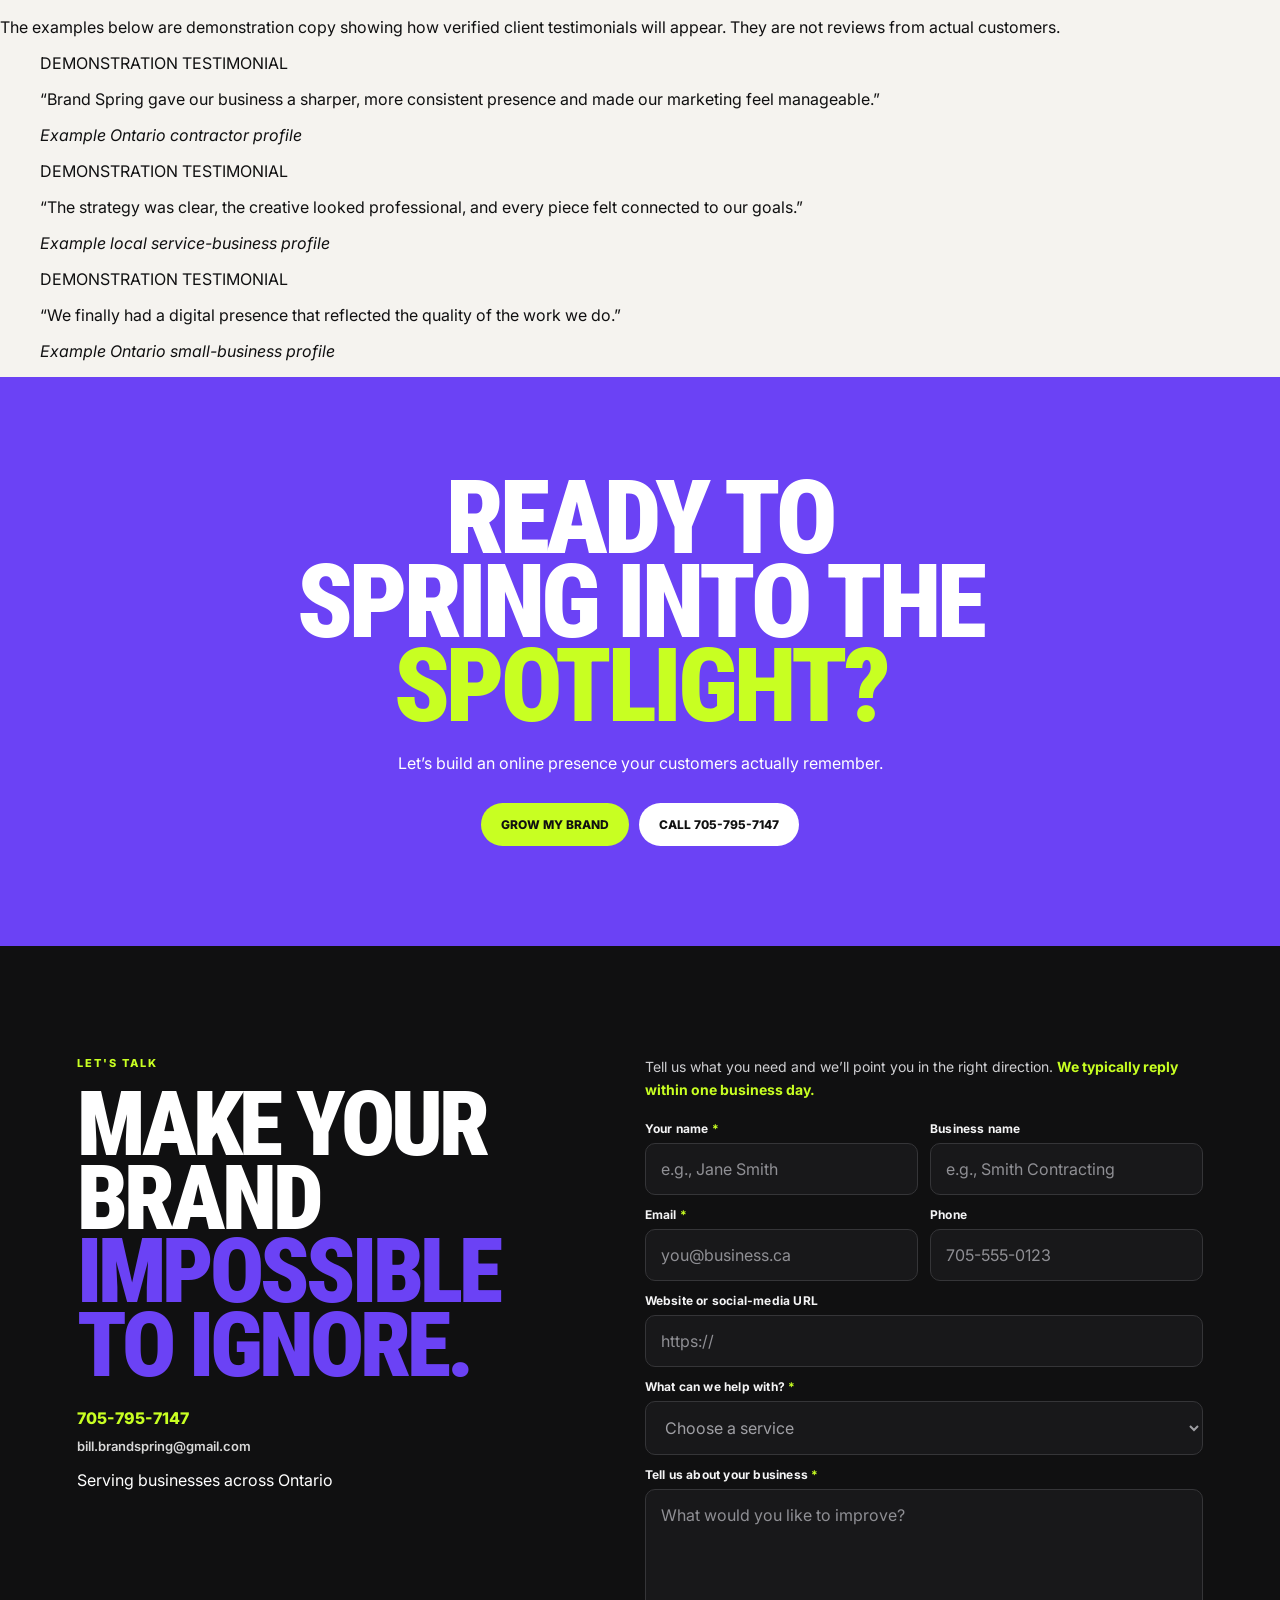
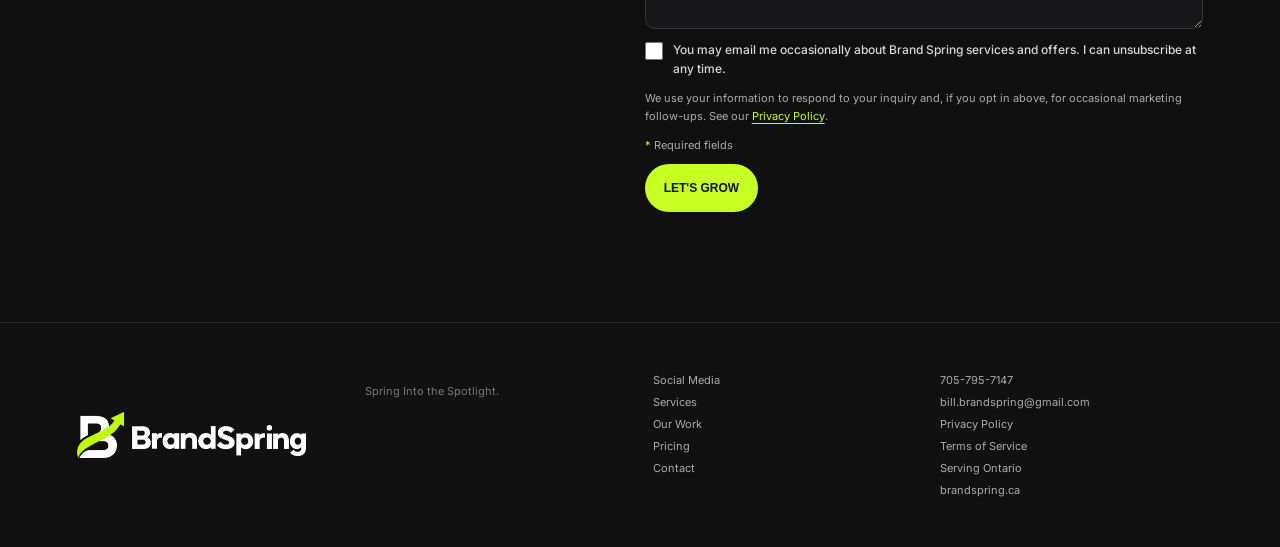
==== commit 21dfd13f: "Reapply owner and Ontario trust content" ====
--- a/index.html
+++ b/index.html
@@ -34,6 +34,7 @@
     "email":"bill.brandspring@gmail.com",
     "description":"Social media management and digital marketing for growing Ontario businesses.",
     "areaServed":{"@type":"AdministrativeArea","name":"Ontario, Canada"},
+    "founder":{"@type":"Person","name":"Bill Gies","jobTitle":"President"},
     "hasOfferCatalog":{"@type":"OfferCatalog","name":"Digital Marketing Services","itemListElement":[
       {"@type":"Offer","itemOffered":{"@type":"Service","name":"Social Media Management"}},
       {"@type":"Offer","itemOffered":{"@type":"Service","name":"Content Creation"}},
@@ -46,7 +47,7 @@
   <link rel="preconnect" href="https://fonts.googleapis.com">
   <link rel="preconnect" href="https://fonts.gstatic.com" crossorigin>
   <link href="https://fonts.googleapis.com/css2?family=Inter:wght@400;500;600;700;800;900&family=Roboto+Condensed:wght@700;900&display=swap" rel="stylesheet">
-  <link rel="stylesheet" href="styles.css?v=14" />
+  <link rel="stylesheet" href="styles.css?v=15" />
 </head>
 <body>
   <header class="site-header">
@@ -162,7 +163,18 @@
 
     <section id="about" class="about white-section">
       <div class="section-title reveal"><div class="eyebrow dark">ABOUT BRAND SPRING</div><h2>BIG IDEAS.<br><em>BUILT FOR<br>GROWING<br>BUSINESSES.</em></h2></div>
-      <div class="about-copy reveal delay-1"><p>Brand Spring helps growing businesses build the kind of professional digital presence that makes them look established, active and worth paying attention to.</p><p>Business owners already have a business to run. They shouldn’t have to spend their evenings designing posts, writing captions, learning ad platforms and trying to understand algorithms.</p><strong>That’s where Brand Spring comes in.</strong><p class="trust-note">We’re building our portfolio transparently: demonstration work is identified clearly without cluttering the creative itself.</p></div>
+      <div class="about-copy reveal delay-1"><p>Brand Spring helps growing businesses build the kind of professional digital presence that makes them look established, active and worth paying attention to.</p><p>Business owners already have a business to run. They shouldn’t have to spend their evenings designing posts, writing captions, learning ad platforms and trying to understand algorithms.</p><strong>That’s where Brand Spring comes in.</strong><div class="business-details" aria-label="Brand Spring business details"><p><b>Bill Gies</b><span>President, Brand Spring</span></p><p><b>Serving businesses across Ontario</b><span>Social media, websites, SEO and digital marketing</span></p><p><b>Email</b><a href="mailto:bill.brandspring@gmail.com">bill.brandspring@gmail.com</a></p></div><p class="trust-note">We’re building our portfolio transparently: demonstration work is identified clearly without cluttering the creative itself.</p></div>
+    </section>
+
+    <section class="testimonials white-section" aria-labelledby="testimonialHeading">
+      <div class="eyebrow dark">SAMPLE CLIENT FEEDBACK</div>
+      <h2 id="testimonialHeading">THE EXPERIENCE<br><em>WE AIM TO DELIVER.</em></h2>
+      <p class="testimonial-disclosure">The examples below are demonstration copy showing how verified client testimonials will appear. They are not reviews from actual customers.</p>
+      <div class="testimonial-grid">
+        <blockquote><span>DEMONSTRATION TESTIMONIAL</span><p>“Brand Spring gave our business a sharper, more consistent presence and made our marketing feel manageable.”</p><cite>Example Ontario contractor profile</cite></blockquote>
+        <blockquote><span>DEMONSTRATION TESTIMONIAL</span><p>“The strategy was clear, the creative looked professional, and every piece felt connected to our goals.”</p><cite>Example local service-business profile</cite></blockquote>
+        <blockquote><span>DEMONSTRATION TESTIMONIAL</span><p>“We finally had a digital presence that reflected the quality of the work we do.”</p><cite>Example Ontario small-business profile</cite></blockquote>
+      </div>
     </section>
 
     <section class="cta-band">
@@ -172,7 +184,7 @@
     </section>
 
     <section id="contact" class="contact dark-section">
-      <div class="contact-copy"><div class="eyebrow">LET'S TALK</div><h2>MAKE YOUR<br>BRAND <em>IMPOSSIBLE<br>TO IGNORE.</em></h2><a href="tel:17057957147">705-795-7147</a></div>
+      <div class="contact-copy"><div class="eyebrow">LET'S TALK</div><h2>MAKE YOUR<br>BRAND <em>IMPOSSIBLE<br>TO IGNORE.</em></h2><a href="tel:17057957147">705-795-7147</a><a class="contact-email" href="mailto:bill.brandspring@gmail.com">bill.brandspring@gmail.com</a><p class="service-area">Serving businesses across Ontario</p></div>
       <form action="contact.php" method="post" class="contact-form" aria-describedby="contactHelp">
         <p class="form-intro" id="contactHelp">Tell us what you need and we’ll point you in the right direction. <strong>We typically reply within one business day.</strong></p>
         <div class="two">
@@ -195,7 +207,7 @@
     </section>
   </main>
 
-  <footer><a class="brand logo-link" href="#top" aria-label="BrandSpring home"><img class="brand-logo footer-logo" src="images/brandspring-logo-dark.png" alt="BrandSpring" width="229" height="46" style="display:block;width:229px;max-width:100%;height:46px;object-fit:contain" loading="lazy"></a><p>Spring Into the Spotlight.</p><div><a href="#social">Social Media</a><a href="#services">Services</a><a href="#work">Our Work</a><a href="#pricing">Pricing</a><a href="#contact">Contact</a></div><div><a href="tel:17057957147">705-795-7147</a><a href="mailto:bill.brandspring@gmail.com">bill.brandspring@gmail.com</a><a href="privacy.html">Privacy Policy</a><a href="terms.html">Terms of Service</a><span>brandspring.ca</span></div></footer>
+  <footer><a class="brand logo-link" href="#top" aria-label="BrandSpring home"><img class="brand-logo footer-logo" src="images/brandspring-logo-dark.png" alt="BrandSpring" width="229" height="46" style="display:block;width:229px;max-width:100%;height:46px;object-fit:contain" loading="lazy"></a><p>Spring Into the Spotlight.</p><div><a href="#social">Social Media</a><a href="#services">Services</a><a href="#work">Our Work</a><a href="#pricing">Pricing</a><a href="#contact">Contact</a></div><div><a href="tel:17057957147">705-795-7147</a><a href="mailto:bill.brandspring@gmail.com">bill.brandspring@gmail.com</a><a href="privacy.html">Privacy Policy</a><a href="terms.html">Terms of Service</a><span>Serving Ontario</span><span>brandspring.ca</span></div></footer>
   <script src="script.js?v=7"></script>
 </body>
 </html>
--- a/styles.css
+++ b/styles.css
@@ -213,3 +213,13 @@
 .legal-content ul{padding-left:22px}
 .legal-note{margin-top:50px;padding:20px;border:1px solid #353538;border-radius:14px;background:#18181a}
 @media(max-width:560px){.legal-header{padding:18px 20px}.legal-content{width:min(100% - 32px,860px)}}
+
+
+/* Results guarantee */
+.results-guarantee{max-width:1040px;margin:44px auto 14px;padding:28px 30px;border:1px solid rgba(191,255,0,.48);border-radius:22px;background:linear-gradient(135deg,rgba(191,255,0,.13),rgba(255,255,255,.04));display:grid;grid-template-columns:auto 1fr;gap:22px;align-items:start}
+.guarantee-mark{width:58px;height:58px;border-radius:50%;display:grid;place-items:center;background:var(--lime);color:#101011;font-size:32px;font-weight:900}
+.results-guarantee .eyebrow{margin-bottom:8px}
+.results-guarantee h3{margin:0 0 10px;font-family:"Roboto Condensed",sans-serif;font-size:clamp(1.65rem,3vw,2.5rem);line-height:.98}
+.results-guarantee p{margin:0 0 12px;max-width:780px;color:#ddd;line-height:1.65}
+.results-guarantee a{color:var(--lime);font-weight:800;text-decoration:underline;text-underline-offset:3px}
+@media (max-width:620px){.results-guarantee{grid-template-columns:1fr;padding:24px 20px}.guarantee-mark{width:48px;height:48px;font-size:26px}}
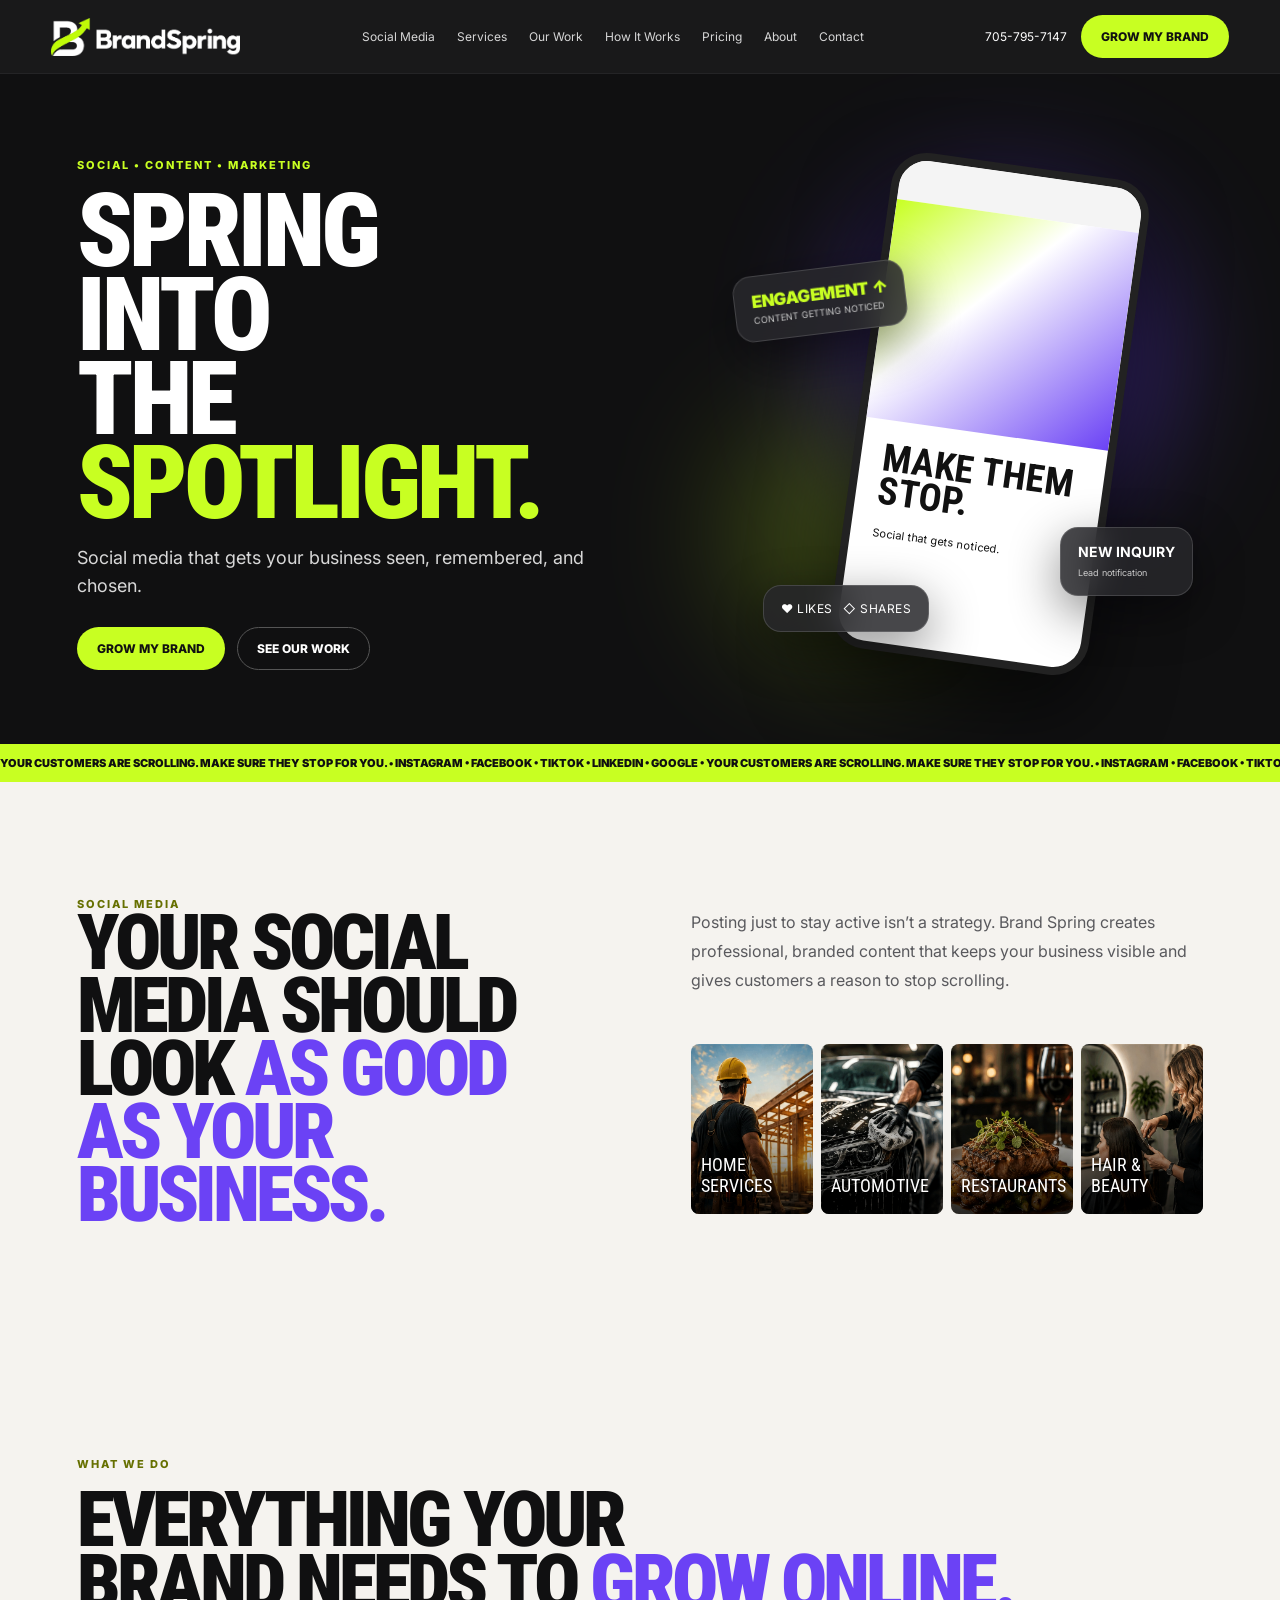
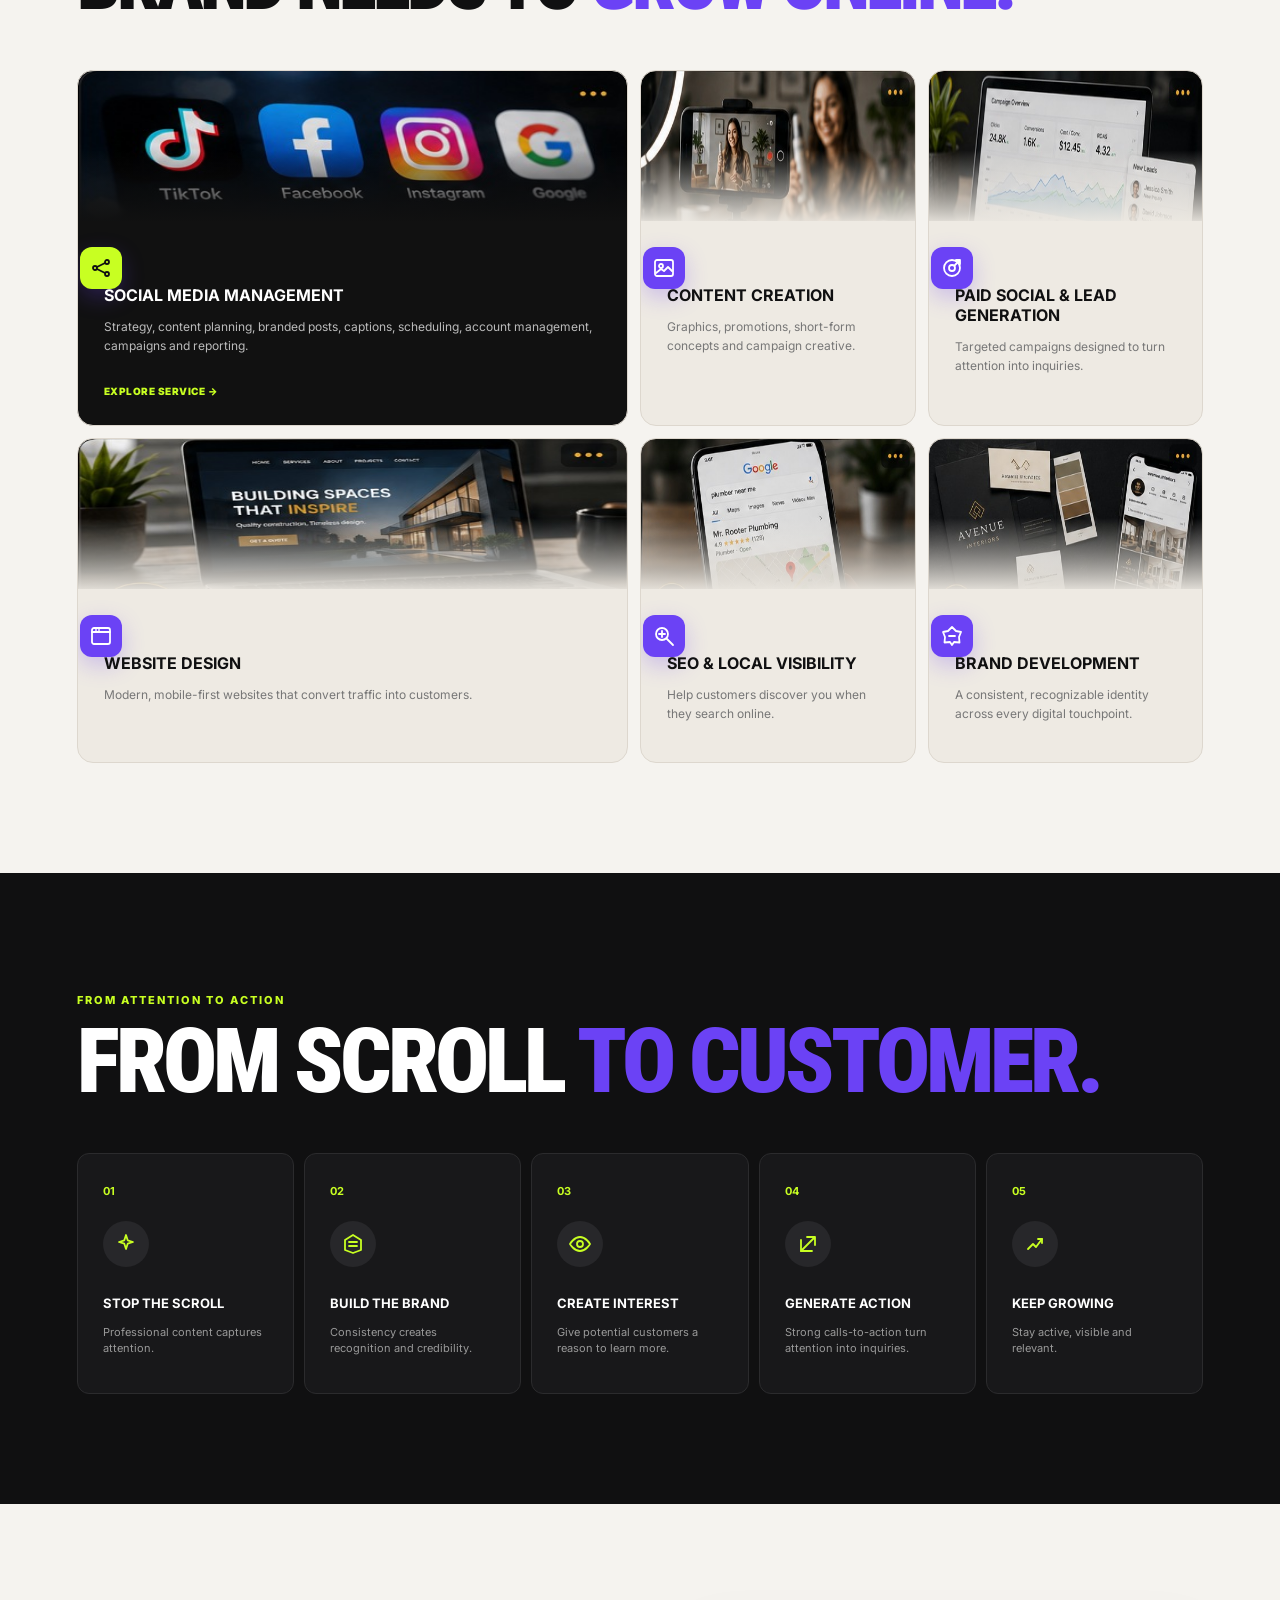
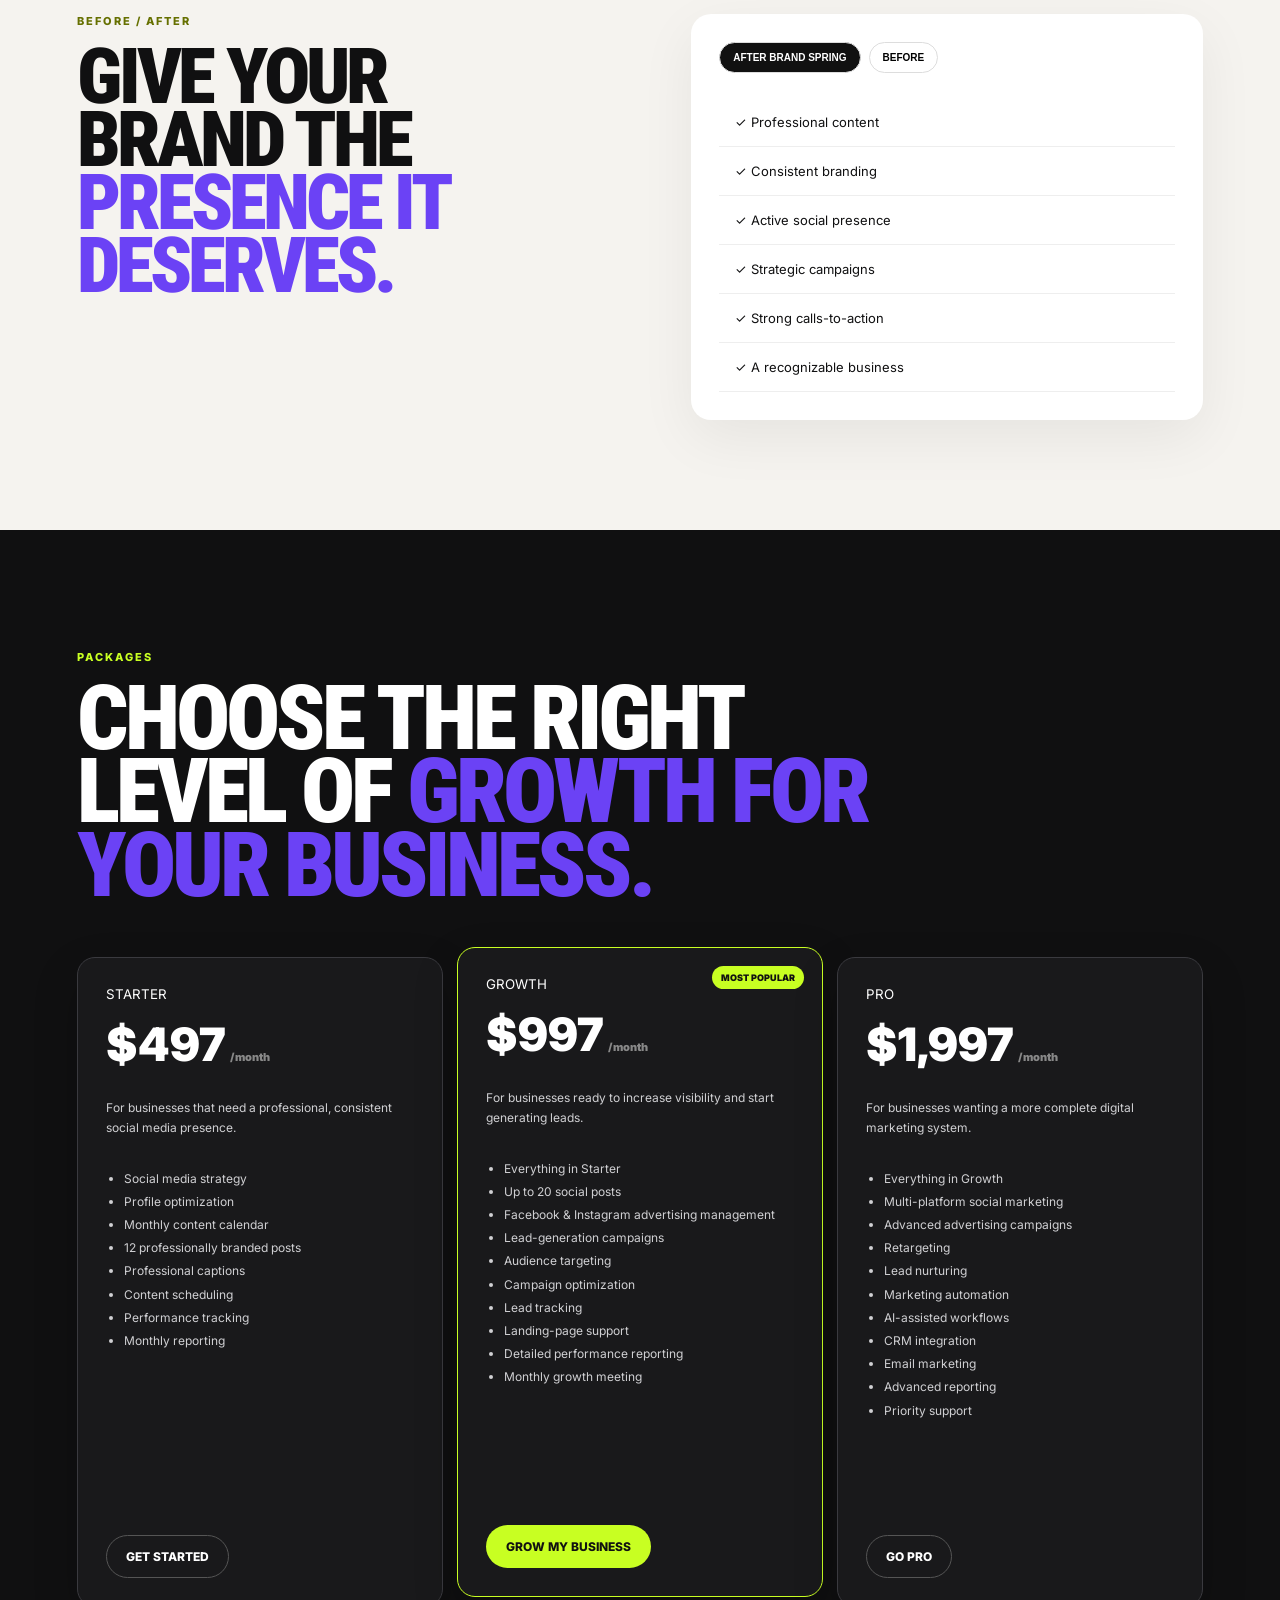
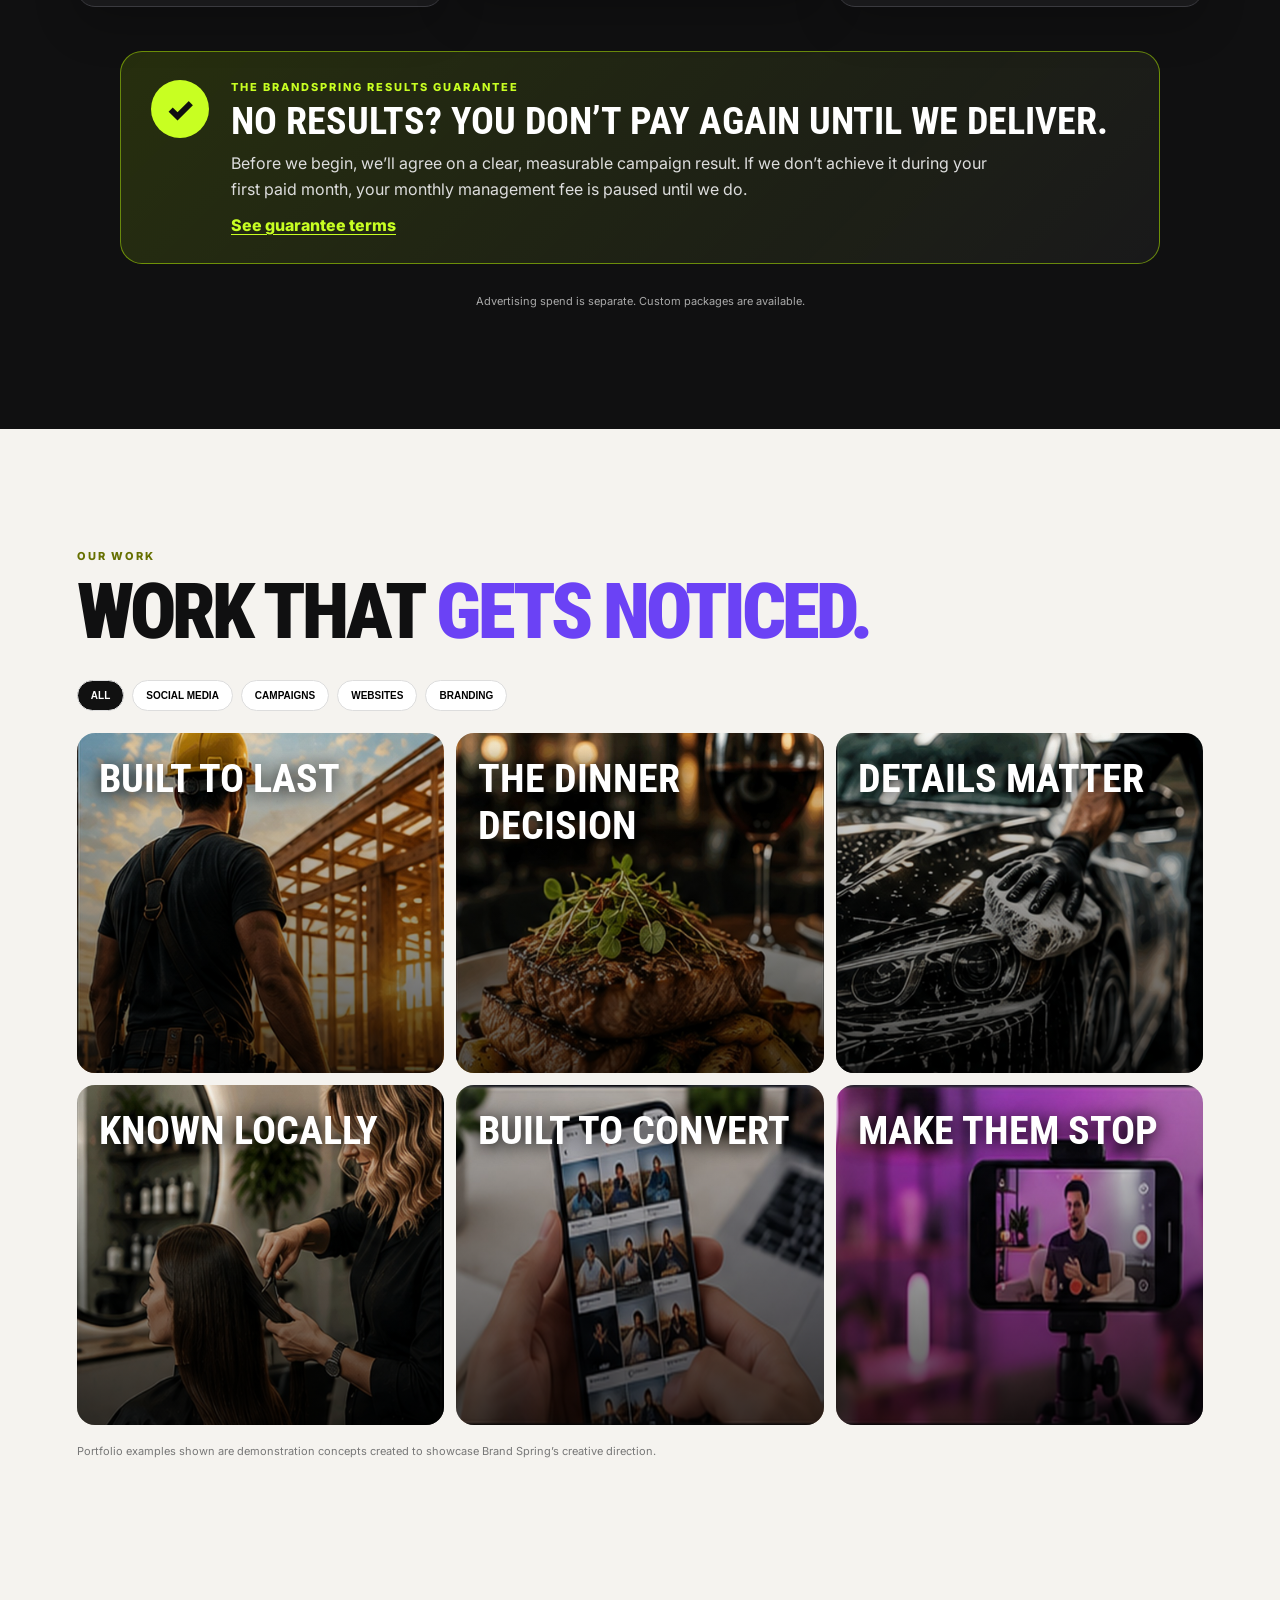
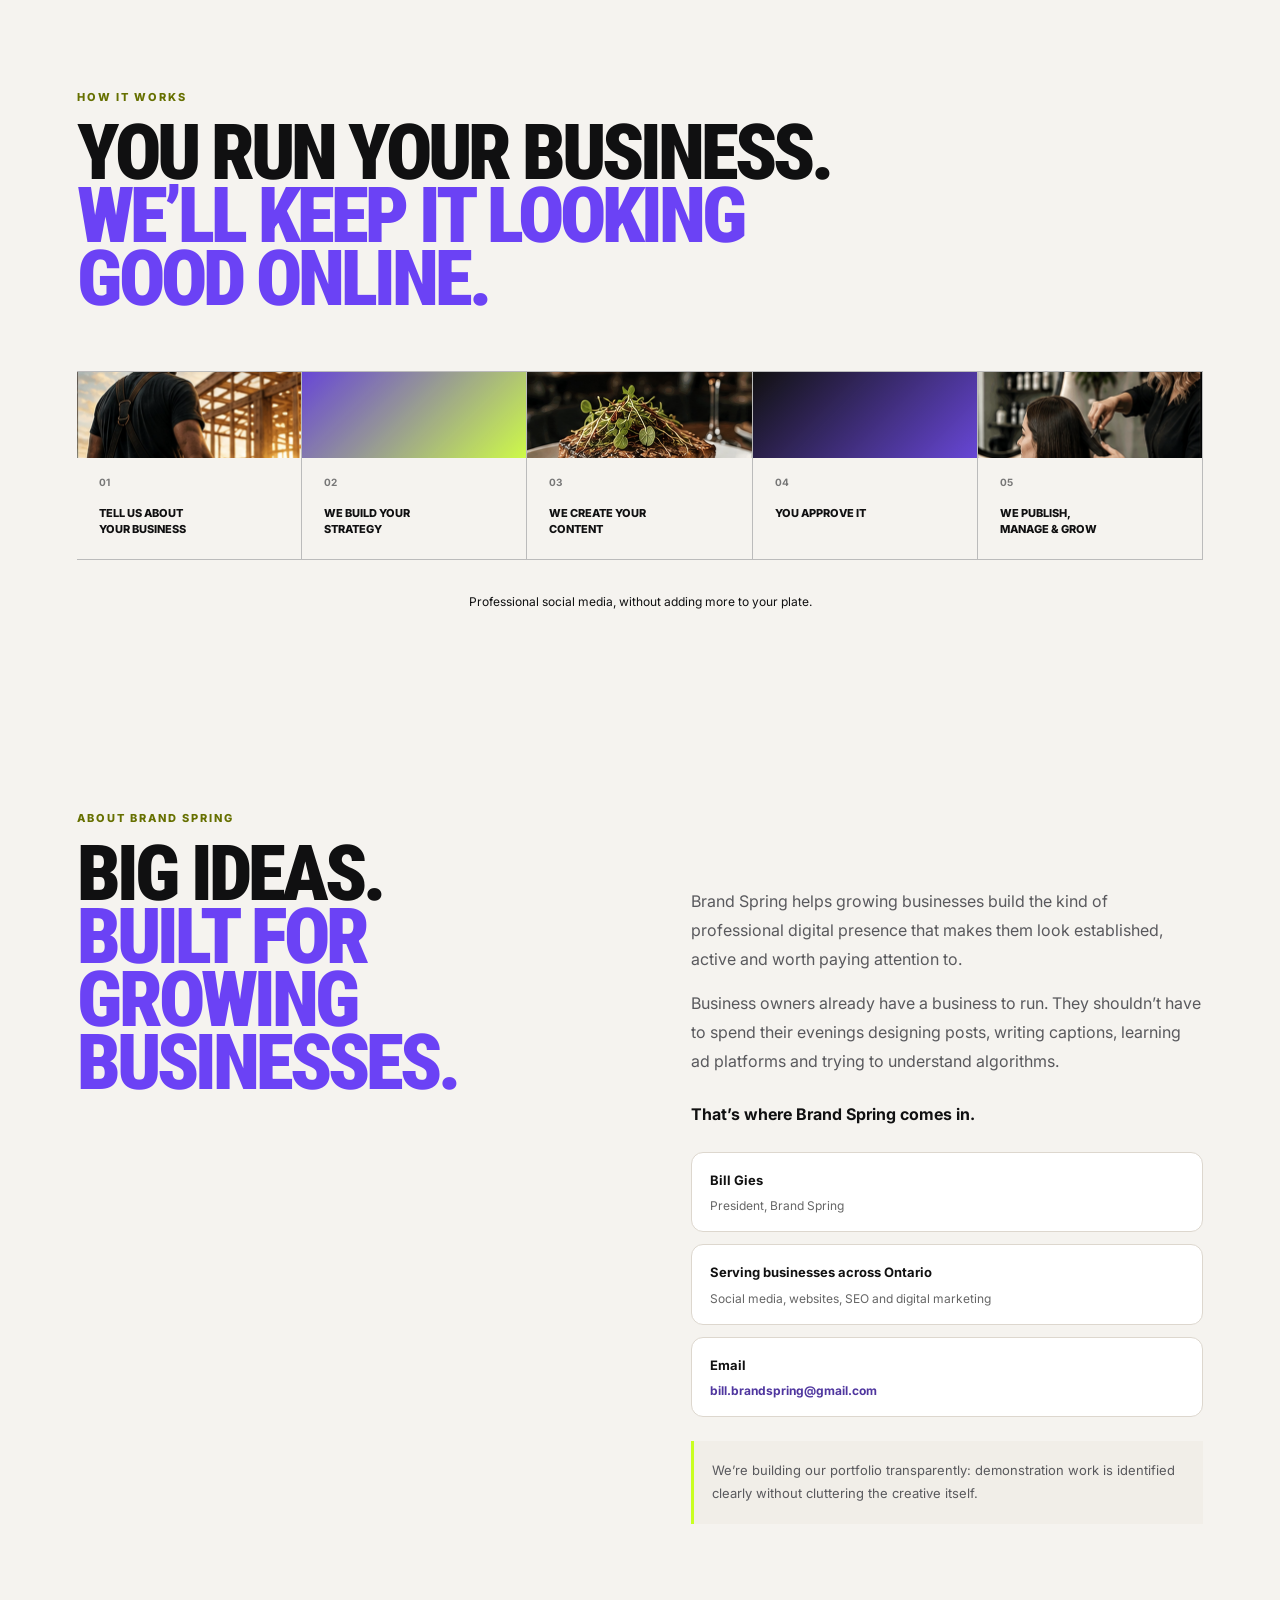
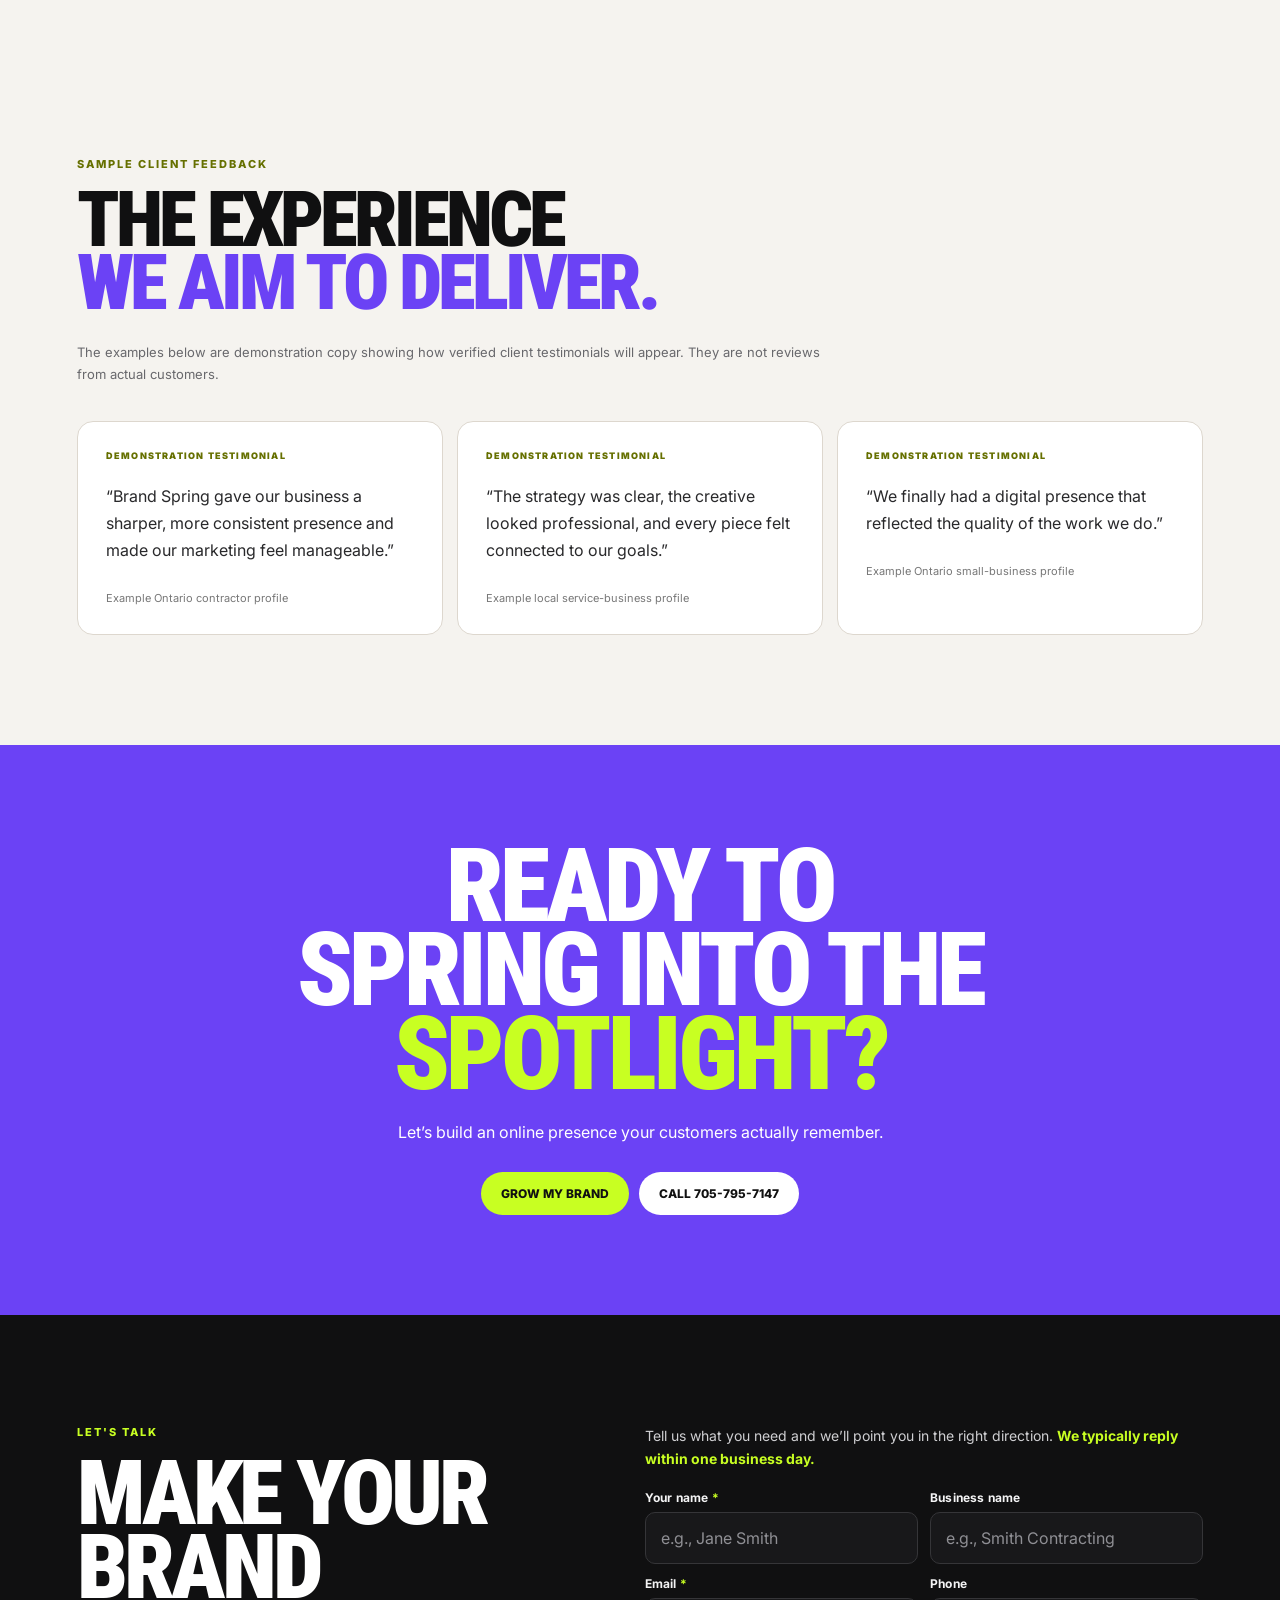
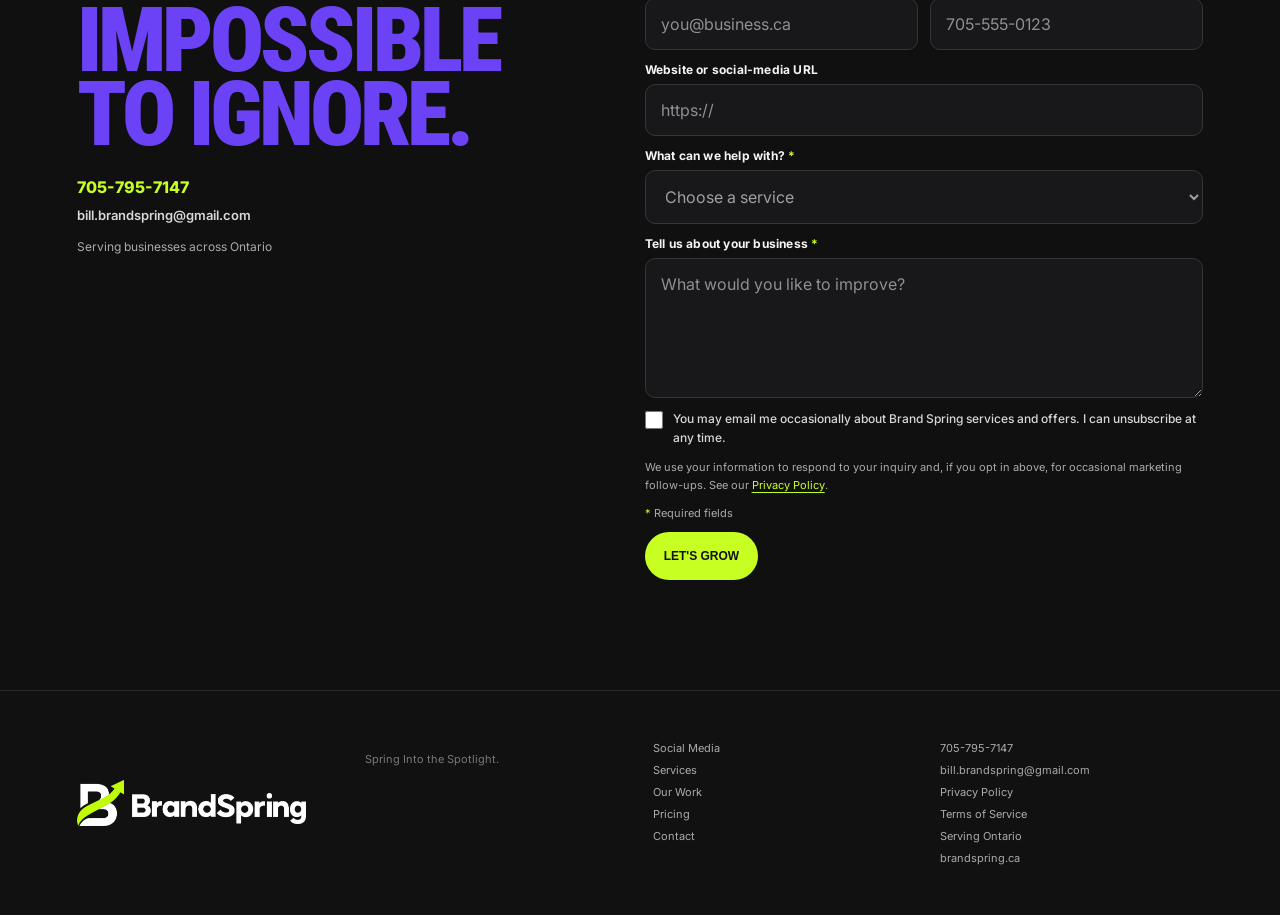
==== commit 777465d1: "Link homepage to social media service page" ====
--- a/index.html
+++ b/index.html
@@ -47,7 +47,7 @@
   <link rel="preconnect" href="https://fonts.googleapis.com">
   <link rel="preconnect" href="https://fonts.gstatic.com" crossorigin>
   <link href="https://fonts.googleapis.com/css2?family=Inter:wght@400;500;600;700;800;900&family=Roboto+Condensed:wght@700;900&display=swap" rel="stylesheet">
-  <link rel="stylesheet" href="styles.css?v=15" />
+  <link rel="stylesheet" href="styles.css?v=16" />
 </head>
 <body>
   <header class="site-header">
@@ -94,7 +94,7 @@
     <section id="services" class="services white-section">
       <div class="eyebrow dark">WHAT WE DO</div><h2 class="reveal">EVERYTHING YOUR<br>BRAND NEEDS TO <em>GROW ONLINE.</em></h2>
       <div class="service-grid">
-        <article class="service-card featured reveal service-social"><i class="service-icon"><svg viewBox="0 0 24 24" aria-hidden="true"><circle cx="6" cy="12" r="2"/><circle cx="18" cy="6" r="2"/><circle cx="18" cy="18" r="2"/><path d="M8 11l8-4M8 13l8 4"/></svg></i><h3>SOCIAL MEDIA MANAGEMENT</h3><p>Strategy, content planning, branded posts, captions, scheduling, account management, campaigns and reporting.</p></article>
+        <article class="service-card featured reveal service-social"><i class="service-icon"><svg viewBox="0 0 24 24" aria-hidden="true"><circle cx="6" cy="12" r="2"/><circle cx="18" cy="6" r="2"/><circle cx="18" cy="18" r="2"/><path d="M8 11l8-4M8 13l8 4"/></svg></i><h3>SOCIAL MEDIA MANAGEMENT</h3><p>Strategy, content planning, branded posts, captions, scheduling, account management, campaigns and reporting.</p><a class="service-link" href="social-media-management.html">EXPLORE SERVICE →</a></article>
         <article class="service-card reveal service-content"><i class="service-icon"><svg viewBox="0 0 24 24" aria-hidden="true"><rect x="3" y="4" width="18" height="16" rx="2"/><circle cx="9" cy="10" r="2"/><path d="M4 17l5-4 3 2 4-4 4 4"/></svg></i><h3>CONTENT CREATION</h3><p>Graphics, promotions, short-form concepts and campaign creative.</p></article>
         <article class="service-card reveal service-leads"><i class="service-icon"><svg viewBox="0 0 24 24" aria-hidden="true"><circle cx="12" cy="12" r="8"/><circle cx="12" cy="12" r="3"/><path d="M15 9l5-5M16 4h4v4"/></svg></i><h3>PAID SOCIAL & LEAD GENERATION</h3><p>Targeted campaigns designed to turn attention into inquiries.</p></article>
         <article class="service-card reveal service-website"><i class="service-icon"><svg viewBox="0 0 24 24" aria-hidden="true"><rect x="3" y="4" width="18" height="16" rx="2"/><path d="M3 8h18M7 6h.01M10 6h.01"/></svg></i><h3>WEBSITE DESIGN</h3><p>Modern, mobile-first websites that convert traffic into customers.</p></article>
--- a/styles.css
+++ b/styles.css
@@ -223,3 +223,52 @@
 .results-guarantee p{margin:0 0 12px;max-width:780px;color:#ddd;line-height:1.65}
 .results-guarantee a{color:var(--lime);font-weight:800;text-decoration:underline;text-underline-offset:3px}
 @media (max-width:620px){.results-guarantee{grid-template-columns:1fr;padding:24px 20px}.guarantee-mark{width:48px;height:48px;font-size:26px}}
+
+
+/* Owner details and transparent testimonial examples */
+.business-details{display:grid;gap:12px;margin-top:28px}
+.business-details p{margin:0;padding:16px 18px;border:1px solid #ddd7ce;border-radius:12px;background:#fff}
+.business-details b,.business-details span,.business-details a{display:block}
+.business-details b{color:#111;font-size:13px}
+.business-details span,.business-details a{margin-top:5px;color:#666;font-size:12px;line-height:1.5}
+.business-details a{color:#4f369f;font-weight:700;overflow-wrap:anywhere}
+.testimonials{padding:110px 6vw}
+.testimonials h2{font-family:"Roboto Condensed",Inter,sans-serif;font-size:clamp(52px,6vw,92px);font-weight:900;letter-spacing:-4px;line-height:.82;margin:0;text-transform:uppercase}
+.testimonial-disclosure{max-width:760px;margin:26px 0 36px;color:#68686c;font-size:13px;line-height:1.7}
+.testimonial-grid{display:grid;grid-template-columns:repeat(3,1fr);gap:14px}
+.testimonial-grid blockquote{margin:0;padding:28px;border:1px solid #ddd7ce;border-radius:16px;background:#fff}
+.testimonial-grid span{display:block;color:#667000;font-size:9px;font-weight:900;letter-spacing:1.2px}
+.testimonial-grid p{margin:22px 0;font-size:16px;line-height:1.7;color:#29292b}
+.testimonial-grid cite{font-size:11px;font-style:normal;color:#777}
+.service-area{margin-top:16px;color:#aaa;font-size:12px}
+@media(max-width:900px){.testimonial-grid{grid-template-columns:1fr}.testimonials{padding:90px 6vw}}
+@media(max-width:560px){.testimonials{padding:80px 20px}.testimonials h2{font-size:54px}.testimonial-grid blockquote{padding:22px}}
+
+
+/* Dedicated service page */
+.service-hero{min-height:620px;padding:100px 6vw;display:grid;grid-template-columns:1.35fr .65fr;gap:7vw;align-items:center}
+.service-hero h1,.service-intro h2,.service-deliverables h2,.service-fit h2,.service-process h2,.service-guarantee h2,.service-pricing h2,.service-faq h2,.service-contact h2{font-family:"Roboto Condensed",Inter,sans-serif;font-weight:900;letter-spacing:-4px;line-height:.86;margin:0;text-transform:uppercase}
+.service-hero h1{font-size:clamp(60px,7vw,108px)}.service-hero h1 span{color:var(--lime)}
+.service-hero>div>p{max-width:720px;color:#d0d0d3;font-size:17px;line-height:1.7}
+.service-summary{padding:30px;border:1px solid #353538;border-radius:18px;background:#18181a}
+.service-summary>span{color:var(--lime);font-size:10px;font-weight:900;letter-spacing:1.5px}
+.service-summary ul{list-style:none;margin:24px 0 0;padding:0}.service-summary li{padding:13px 0;border-bottom:1px solid #303034;color:#ddd;font-size:13px}.service-summary li:last-child{border:0}
+.service-intro,.service-fit,.service-contact{padding:110px 6vw;display:grid;grid-template-columns:1fr 1fr;gap:8vw}
+.service-intro h2,.service-fit h2,.service-contact h2{font-size:clamp(52px,6vw,88px)}
+.service-intro p{color:#59595d;font-size:16px;line-height:1.8}
+.service-deliverables,.service-process,.service-pricing{padding:110px 6vw}
+.service-deliverables h2,.service-process h2,.service-pricing h2,.service-faq h2{font-size:clamp(54px,6vw,94px)}
+.deliverable-grid{display:grid;grid-template-columns:repeat(3,1fr);gap:12px;margin-top:48px}
+.deliverable-grid article,.service-steps article{padding:26px;border:1px solid #303034;border-radius:16px;background:#18181a}
+.deliverable-grid b,.service-steps b{color:var(--lime);font-size:10px}.deliverable-grid h3,.service-steps h3{margin:42px 0 12px;font-size:15px}.deliverable-grid p,.service-steps p{color:#aaa;font-size:12px;line-height:1.65}
+.fit-list{display:grid;gap:10px}.fit-list p{margin:0;padding:18px;border:1px solid #ddd7ce;border-radius:12px;background:#fff;font-size:13px;font-weight:700}
+.service-steps{display:grid;grid-template-columns:repeat(5,1fr);gap:10px;margin-top:48px}
+.service-guarantee{padding:100px 6vw;text-align:center}.service-guarantee h2{font-size:clamp(54px,6vw,92px);max-width:1050px;margin:20px auto}
+.service-guarantee>p{max-width:820px;margin:26px auto;color:#59595d;line-height:1.8}.service-guarantee .text-link{color:#4f369f;font-size:11px;font-weight:900}
+.service-price-grid{display:grid;grid-template-columns:repeat(3,1fr);gap:14px;margin-top:48px}.service-price-grid article{padding:30px;border:1px solid #303034;border-radius:18px;background:#18181a}.service-price-grid article.recommended{border-color:var(--lime)}
+.service-price-grid>article>span{display:block;color:var(--lime);font-size:10px;font-weight:900;letter-spacing:1px}.service-price-grid strong{display:block;margin:18px 0;font-size:44px}.service-price-grid small{font-size:11px;color:#888}.service-price-grid p{min-height:100px;color:#aaa;font-size:12px;line-height:1.7}
+.service-faq{padding:110px 6vw}.faq-list{max-width:940px;margin-top:44px}.faq-list details{border-top:1px solid #cbc5bc;padding:20px 0}.faq-list details:last-child{border-bottom:1px solid #cbc5bc}.faq-list summary{cursor:pointer;font-weight:800}.faq-list p{color:#626266;font-size:13px;line-height:1.7;max-width:780px}
+.service-contact{align-items:center}.service-contact>div>p{color:#bbb;line-height:1.7}.service-contact-actions{display:flex;flex-direction:column;align-items:flex-start;gap:14px}.service-contact-actions>a:not(.pill){color:#ddd;font-weight:700}.service-contact-actions span{color:#999;font-size:12px}
+.service-link{display:inline-block;margin-top:18px;color:var(--lime);font-size:10px;font-weight:900;letter-spacing:.5px}
+@media(max-width:900px){.service-hero,.service-intro,.service-fit,.service-contact{grid-template-columns:1fr}.deliverable-grid{grid-template-columns:1fr 1fr}.service-steps{grid-template-columns:1fr 1fr}.service-price-grid{grid-template-columns:1fr}.service-price-grid p{min-height:0}}
+@media(max-width:560px){.service-hero,.service-intro,.service-deliverables,.service-fit,.service-process,.service-guarantee,.service-pricing,.service-faq,.service-contact{padding-left:20px;padding-right:20px}.service-hero{padding-top:70px}.service-hero h1{font-size:54px}.service-intro h2,.service-deliverables h2,.service-fit h2,.service-process h2,.service-guarantee h2,.service-pricing h2,.service-faq h2,.service-contact h2{font-size:50px}.deliverable-grid,.service-steps{grid-template-columns:1fr}}
